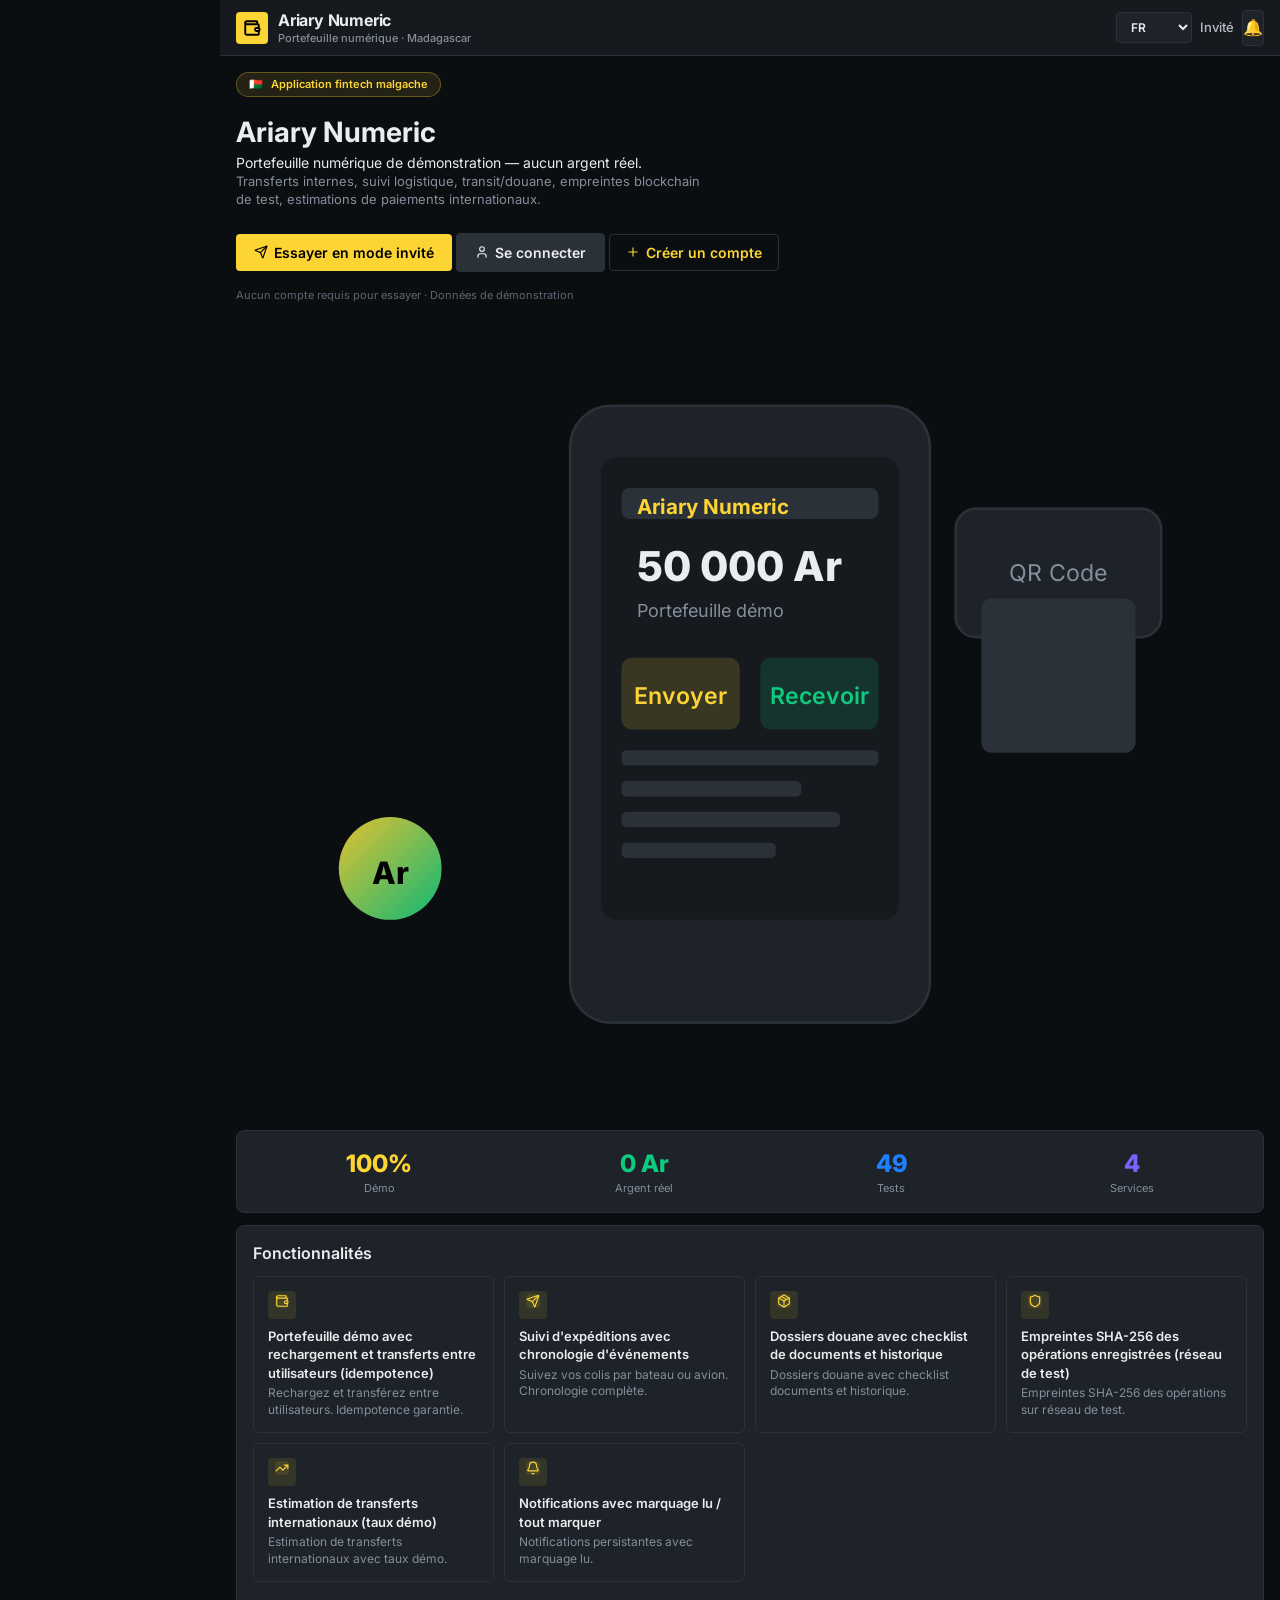
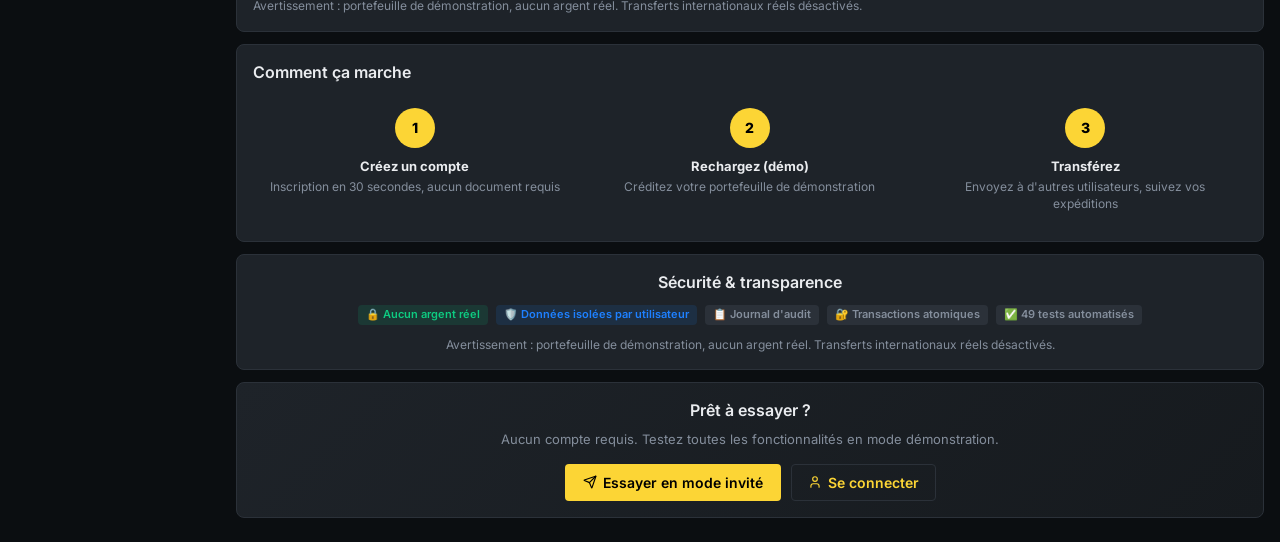
==== backend/templates/index.html @ 5b812859 "UX redesign complet: landing enrichie, nav 4 sections, dashboard/wallet/transit/profil centralisés" ====
<!DOCTYPE html>
<html lang="fr">
<head>
<meta charset="utf-8">
<meta name="viewport" content="width=device-width, initial-scale=1">
<link rel="icon" href="data:image/svg+xml,<svg xmlns='http://www.w3.org/2000/svg' viewBox='0 0 100 100'><text y='.9em' font-size='90'>💰</text></svg>">
<title>Ariary Numeric — Client web</title>
<style>
@import url('https://fonts.googleapis.com/css2?family=Inter:wght@400;500;600;700;800&family=JetBrains+Mono:wght@400;500;600;700&display=swap');

:root {
  --bg: #0B0E11;
  --bg-2: #161A1E;
  --bg-3: #1E2329;
  --bg-4: #2B3139;
  --card: #1E2329;
  --card-hover: #2B3139;
  --text: #EAECEF;
  --text-2: #B7BDC6;
  --muted: #848E9C;
  --muted-2: #5E6673;
  --border: #2B3139;
  --border-2: #3C424D;
  --accent: #FCD535;
  --accent-light: #FFE066;
  --accent-dark: #E6C200;
  --green: #0ECB81;
  --green-dark: #0BA360;
  --red: #F6465D;
  --red-dark: #D9304A;
  --blue: #1E80FF;
  --purple: #7B61FF;
  --orange: #F0943E;
  --shadow-sm: 0 1px 2px rgba(0,0,0,.3);
  --shadow-md: 0 2px 8px rgba(0,0,0,.4);
  --shadow-lg: 0 4px 16px rgba(0,0,0,.5);
  --r-xs: 2px;
  --r-sm: 4px;
  --r-md: 6px;
  --r-lg: 8px;
  --r-xl: 12px;
  --font: 'Inter', -apple-system, BlinkMacSystemFont, 'Segoe UI', Roboto, sans-serif;
  --mono: 'JetBrains Mono', 'SF Mono', 'Fira Code', monospace;
  --ease: cubic-bezier(.4, 0, .2, 1);
}

* { box-sizing: border-box; margin: 0; padding: 0; }
html { scroll-behavior: smooth; background: var(--bg); }
body {
  font-family: var(--font);
  background: var(--bg);
  color: var(--text);
  -webkit-font-smoothing: antialiased;
  line-height: 1.4;
  font-size: 14px;
  padding-bottom: 72px;
}

/* ---------- Header ---------- */
header {
  background: var(--bg-2);
  color: var(--text);
  padding: 0 16px;
  height: 56px;
  display: flex; align-items: center; justify-content: space-between; gap: 12px;
  position: sticky; top: 0; z-index: 100;
  border-bottom: 1px solid var(--border);
}
header .brand { display: flex; align-items: center; gap: 10px; }
header .brand .logo-mark {
  width: 32px; height: 32px; border-radius: var(--r-sm);
  background: var(--accent);
  display: flex; align-items: center; justify-content: center;
  flex-shrink: 0;
}
header .brand .logo-mark svg { width: 18px; height: 18px; stroke: #000; }
header .brand h1 { margin: 0; font-size: 16px; font-weight: 700; letter-spacing: -.2px; color: var(--text); }
header .brand .greeting { font-size: 11px; color: var(--muted); font-weight: 500; }
header .right { display: flex; align-items: center; gap: 8px; }
header .user { font-size: 13px; color: var(--text-2); font-weight: 500; }
select.lang {
  padding: 6px 10px; border-radius: var(--r-sm);
  border: 1px solid var(--border); background: var(--bg-3); color: var(--text);
  font-size: 12px; font-weight: 600; cursor: pointer; outline: none;
}
select.lang option { color: var(--text); background: var(--bg-3); }
button.icon-btn {
  background: var(--bg-3); border: 1px solid var(--border); color: var(--muted);
  width: 36px; height: 36px; border-radius: var(--r-sm); cursor: pointer;
  display: flex; align-items: center; justify-content: center; font-size: 16px;
  transition: all .15s var(--ease);
}
button.icon-btn:hover { border-color: var(--accent); color: var(--accent); }

/* ---------- Bottom Nav (4 sections) ---------- */
.bottom-nav {
  position: fixed; bottom: 0; left: 0; right: 0; z-index: 100;
  background: var(--bg-2); border-top: 1px solid var(--border);
  display: flex; justify-content: space-around; align-items: center;
  height: 64px; padding: 0 8px;
  box-shadow: 0 -2px 10px rgba(0,0,0,.3);
}
.bottom-nav button {
  flex: 1; display: flex; flex-direction: column; align-items: center; gap: 4px;
  background: none; border: none; color: var(--muted); cursor: pointer;
  padding: 8px 4px; font-size: 10px; font-weight: 600; font-family: inherit;
  transition: color .15s ease; border-radius: var(--r-sm);
  max-width: 80px;
}
.bottom-nav button.active { color: var(--accent); }
.bottom-nav button .ic { font-size: 20px; }
.bottom-nav button:hover { color: var(--text); }

/* Desktop sidebar */
@media (min-width: 769px) {
  body { padding-bottom: 0; padding-left: 220px; }
  .bottom-nav {
    position: fixed; left: 0; top: 56px; bottom: 0; right: auto;
    width: 220px; height: auto; flex-direction: column;
    justify-content: flex-start; gap: 4px; padding: 16px 8px;
    border-top: none; border-right: 1px solid var(--border);
    box-shadow: 2px 0 10px rgba(0,0,0,.2);
  }
  .bottom-nav button {
    flex: none; width: 100%; flex-direction: row; justify-content: flex-start;
    gap: 12px; padding: 12px 16px; font-size: 14px; max-width: none;
    border-radius: var(--r-md);
  }
  .bottom-nav button .ic { font-size: 18px; }
  .bottom-nav button.active { background: rgba(252,213,53,.08); }
  main { margin-left: 0; }
}

/* ---------- Main ---------- */
main { max-width: 1200px; margin: 16px auto 24px; padding: 0 16px; }
@media (max-width: 640px) { main { padding: 0 12px; margin: 12px auto 20px; } }

/* ---------- Cards ---------- */
.card {
  background: var(--card); border-radius: var(--r-lg); padding: 16px;
  border: 1px solid var(--border); margin-bottom: 12px;
  transition: border-color .15s ease;
  animation: fadeIn .2s var(--ease);
}
.card:hover { border-color: var(--border-2); }
@keyframes fadeIn { from { opacity: 0; } to { opacity: 1; } }

/* ---------- Balance card ---------- */
.balance-card {
  background: var(--bg-3); border: 1px solid var(--border);
  border-radius: var(--r-lg); padding: 20px; margin-bottom: 16px;
}
.balance-card .label { font-size: 11px; color: var(--muted); font-weight: 600; text-transform: uppercase; letter-spacing: .5px; margin-bottom: 6px; }
.balance-card .value { font-size: 32px; font-weight: 700; color: var(--text); font-family: var(--mono); letter-spacing: -0.5px; line-height: 1; margin-bottom: 4px; }
.balance-card .sub { font-size: 12px; color: var(--muted); }
.balance-card .demo-tag {
  display: inline-flex; align-items: center; gap: 4px;
  background: rgba(252,213,53,.1); color: var(--accent);
  padding: 3px 8px; border-radius: var(--r-sm);
  font-size: 10px; font-weight: 700; text-transform: uppercase; letter-spacing: .5px;
  margin-bottom: 10px;
}
.balance-card .demo-tag::before { content: '⚠ '; }

/* ---------- Quick actions ---------- */
.quick-actions { display: grid; grid-template-columns: repeat(4, 1fr); gap: 8px; margin-bottom: 16px; }
.quick-action {
  background: var(--bg-3); border: 1px solid var(--border);
  border-radius: var(--r-md); padding: 14px 8px;
  text-align: center; cursor: pointer;
  font-weight: 500; font-size: 11px; color: var(--text-2);
  transition: all .15s var(--ease);
  display: flex; flex-direction: column; align-items: center; gap: 6px;
}
.quick-action:hover { border-color: var(--accent); color: var(--text); }
.quick-action .ic { font-size: 20px; color: var(--accent); }
.quick-action span { position: relative; z-index: 1; }

/* ---------- Tiles ---------- */
.tile-grid { display: grid; grid-template-columns: repeat(auto-fit, minmax(100px, 1fr)); gap: 8px; margin-bottom: 16px; }
.tile {
  background: var(--bg-3); border: 1px solid var(--border);
  border-radius: var(--r-md); padding: 14px 8px;
  text-align: center; cursor: pointer;
  font-weight: 500; font-size: 12px; color: var(--text-2);
  transition: all .15s var(--ease);
  display: flex; flex-direction: column; align-items: center; gap: 6px;
}
.tile:hover { border-color: var(--accent); color: var(--text); background: var(--bg-4); }
.tile .ic { font-size: 18px; color: var(--muted); transition: color .15s ease; }
.tile:hover .ic { color: var(--accent); }

/* ---------- Feat grid ---------- */
.feat-grid { display: grid; grid-template-columns: repeat(auto-fit, minmax(220px, 1fr)); gap: 10px; margin-bottom: 16px; }
.feat {
  background: var(--bg-3); border: 1px solid var(--border);
  border-radius: var(--r-md); padding: 14px;
  transition: border-color .15s ease;
}
.feat:hover { border-color: var(--border-2); }
.feat .ic { width: 28px; height: 28px; border-radius: var(--r-sm); background: rgba(252,213,53,.1); color: var(--accent); display: flex; align-items: center; justify-content: center; font-size: 14px; margin-bottom: 8px; }
.feat .ic svg { width: 14px; height: 14px; stroke: var(--accent); }
.feat h4 { margin: 0 0 3px; font-size: 13px; font-weight: 600; color: var(--text); }
.feat p { margin: 0; font-size: 12px; color: var(--muted); line-height: 1.4; }

/* ---------- Forms ---------- */
label { display: block; font-size: 11px; font-weight: 600; margin: 12px 0 4px; color: var(--muted); text-transform: uppercase; letter-spacing: .4px; }
input, select, textarea {
  width: 100%; padding: 10px 12px; border: 1px solid var(--border); border-radius: var(--r-sm);
  font-size: 14px; font-family: inherit; background: var(--bg-2); color: var(--text);
  transition: border-color .15s ease;
}
input::placeholder { color: var(--muted-2); }
input:focus, select:focus, textarea:focus { outline: none; border-color: var(--accent); background: var(--bg-3); }
input:hover:not(:focus) { border-color: var(--border-2); }

/* ---------- Buttons ---------- */
button.primary {
  background: var(--accent); color: #000; border: none;
  padding: 10px 18px; border-radius: var(--r-sm); cursor: pointer;
  font-size: 14px; font-weight: 600; font-family: inherit;
  transition: background .15s ease, opacity .15s ease;
  display: inline-flex; align-items: center; gap: 6px;
}
button.primary:hover { background: var(--accent-light); }
button.primary:active { opacity: .85; }
button.primary.secondary { background: var(--bg-4); color: var(--text); border: 1px solid var(--border); }
button.primary.secondary:hover { background: var(--border-2); }
button.primary.danger { background: var(--red); color: #fff; }
button.primary.danger:hover { background: var(--red-dark); }

button.ghost {
  background: transparent; color: var(--accent); border: 1px solid var(--border);
  padding: 9px 16px; border-radius: var(--r-sm); cursor: pointer;
  font-size: 14px; font-weight: 600; font-family: inherit;
  transition: all .15s var(--ease);
  display: inline-flex; align-items: center; gap: 6px;
}
button.ghost:hover { border-color: var(--accent); background: rgba(252,213,53,.05); }

button.danger {
  background: var(--red); color: #fff; border: none;
  padding: 8px 16px; border-radius: var(--r-sm); cursor: pointer;
  font-weight: 600; font-family: inherit; transition: filter .15s ease;
}
button.danger:hover { filter: brightness(.9); }

button.link { background: none; border: none; color: var(--accent); cursor: pointer; font-weight: 600; padding: 4px 0; font-family: inherit; font-size: 13px; }
button.link:hover { text-decoration: underline; }

/* ---------- Tables ---------- */
table { width: 100%; border-collapse: collapse; font-size: 13px; }
th, td { padding: 10px 12px; text-align: left; border-bottom: 1px solid var(--border); }
th { background: var(--bg-2); color: var(--muted); font-weight: 600; font-size: 11px; text-transform: uppercase; letter-spacing: .4px; }
tbody tr { transition: background .1s ease; }
tbody tr:hover { background: var(--bg-3); }
tbody tr:last-child td { border-bottom: none; }
td { color: var(--text); font-family: var(--mono); font-size: 13px; }
td.text { font-family: var(--font); }

/* ---------- Messages ---------- */
.msg { padding: 10px 14px; border-radius: var(--r-sm); margin: 10px 0; font-size: 13px; font-weight: 500; display: flex; align-items: center; gap: 8px; }
.msg.ok { background: rgba(14,203,129,.1); color: var(--green); border-left: 3px solid var(--green); }
.msg.err { background: rgba(246,70,93,.1); color: var(--red); border-left: 3px solid var(--red); }

/* ---------- Auth box ---------- */
.login-box { max-width: 400px; margin: 40px auto; }
.login-box h2 { font-size: 22px; font-weight: 700; color: var(--text); margin: 0 0 4px; }
.login-box .subtitle { color: var(--muted); font-size: 13px; margin-bottom: 20px; }

/* ---------- Badges ---------- */
.badge { display: inline-flex; align-items: center; padding: 2px 8px; border-radius: var(--r-sm); font-size: 11px; font-weight: 600; background: var(--bg-4); color: var(--muted); }
.badge.unread { background: rgba(252,213,53,.12); color: var(--accent); }
.badge.success { background: rgba(14,203,129,.12); color: var(--green); }
.badge.danger { background: rgba(246,70,93,.12); color: var(--red); }
.badge.info { background: rgba(30,128,255,.12); color: var(--blue); }

/* ---------- Layout ---------- */
.row { display: flex; gap: 12px; flex-wrap: wrap; }
.col { flex: 1; min-width: 240px; }
.title { font-size: 16px; font-weight: 600; color: var(--text); margin: 0 0 12px; }
.muted { color: var(--muted); font-size: 13px; }
.divider { height: 1px; background: var(--border); margin: 16px 0; }
.hidden { display: none !important; }

/* ---------- Empty state ---------- */
.empty { text-align: center; padding: 40px 20px; }
.empty .illustration { width: 80px; height: 80px; margin: 0 auto 12px; opacity: .3; }
.empty h4 { margin: 0 0 6px; color: var(--text); font-weight: 600; font-size: 15px; }
.empty p { margin: 0 0 16px; color: var(--muted); font-size: 13px; max-width: 360px; margin-left: auto; margin-right: auto; }

/* ---------- Demo warning banner ---------- */
.demo-banner {
  background: rgba(252,213,53,.08); border: 1px solid rgba(252,213,53,.25);
  border-radius: var(--r-sm); padding: 10px 14px; margin-bottom: 16px;
  font-size: 12px; color: var(--accent); line-height: 1.5;
  display: flex; align-items: flex-start; gap: 8px;
}
.demo-banner .ic { font-size: 14px; flex-shrink: 0; }
.demo-banner strong { color: var(--accent-light); }

/* ---------- Toast ---------- */
#toast { position: fixed; bottom: 20px; right: 20px; z-index: 200; display: flex; flex-direction: column; gap: 8px; }
.toast { background: var(--bg-3); color: var(--text); padding: 12px 16px; border-radius: var(--r-md); box-shadow: var(--shadow-lg); font-size: 13px; font-weight: 500; animation: slideIn .2s var(--ease); max-width: 320px; border: 1px solid var(--border); }
.toast.ok { background: rgba(14,203,129,.15); color: var(--green); border-color: rgba(14,203,129,.3); }
.toast.err { background: rgba(246,70,93,.15); color: var(--red); border-color: rgba(246,70,93,.3); }
@keyframes slideIn { from { opacity: 0; transform: translateX(20px); } to { opacity: 1; transform: none; } }

/* ---------- Icon ---------- */
.ic { display: inline-block; width: 1em; height: 1em; vertical-align: -0.125em; stroke: currentColor; fill: none; stroke-width: 2; stroke-linecap: round; stroke-linejoin: round; }

/* ---------- Responsive ---------- */
@media (max-width: 768px) {
  header { padding: 0 12px; height: 52px; }
  header .brand h1 { font-size: 15px; }
  header .brand .tag { display: none; }
  nav { padding: 0 8px; top: 52px; }
  nav button { padding: 10px 12px; font-size: 12px; }
  main { padding: 0 12px; margin: 12px auto 20px; }
  .card { padding: 16px; border-radius: var(--r-md); }
  .balance-card { padding: 18px 16px; }
  .balance-card .value { font-size: 26px; }
  .quick-actions { grid-template-columns: repeat(4, 1fr); gap: 6px; }
  .quick-action { padding: 12px 6px; font-size: 11px; }
  .feat-grid { grid-template-columns: 1fr; }
}
@media (max-width: 480px) {
  .quick-actions { grid-template-columns: repeat(2, 1fr); }
}

/* ---------- Scrollbar ---------- */
::-webkit-scrollbar { width: 6px; height: 6px; }
::-webkit-scrollbar-track { background: var(--bg); }
::-webkit-scrollbar-thumb { background: var(--bg-4); border-radius: 3px; }
::-webkit-scrollbar-thumb:hover { background: var(--muted-2); }

/* ---------- Focus ---------- */
:focus-visible { outline: 2px solid var(--accent); outline-offset: 2px; }

/* ---------- Selection ---------- */
::selection { background: rgba(252,213,53,.2); color: var(--accent-light); }

/* ---------- Utility ---------- */
.text-green { color: var(--green); }
.text-red { color: var(--red); }
.text-accent { color: var(--accent); }
.text-muted { color: var(--muted); }
.font-mono { font-family: var(--mono); }
.text-right { text-align: right; }
.flex { display: flex; }
.flex-center { display: flex; align-items: center; justify-content: center; }
.gap-8 { gap: 8px; }
.mb-16 { margin-bottom: 16px; }
.mt-16 { margin-top: 16px; }
</style>
</head>
<body>
<header>
  <div class="brand">
    <div class="logo-mark">
      <svg viewBox="0 0 24 24" fill="none" stroke="currentColor" stroke-width="2.5" stroke-linecap="round" stroke-linejoin="round"><path d="M19 7V4a1 1 0 0 0-1-1H5a2 2 0 0 0 0 4h15a1 1 0 0 1 1 1v4h-3a2 2 0 0 0 0 4h3a1 1 0 0 0 1-1v-2a1 1 0 0 0-1-1"/><path d="M3 5v14a2 2 0 0 0 2 2h15a1 1 0 0 0 1-1v-4"/></svg>
    </div>
    <div>
      <h1>Ariary Numeric</h1>
      <div class="greeting">Portefeuille numérique · Madagascar</div>
    </div>
  </div>
  <div class="right">
    <select class="lang" id="langSel" title="Language">
      <option value="fr">FR</option>
      <option value="mg">MG</option>
      <option value="en">EN</option>
    </select>
    <div class="user" id="userLabel">…</div>
    <button class="icon-btn" id="notifBtn" onclick="view('notifications')" title="Notifications">🔔</button>
  </div>
</header>

<nav class="bottom-nav" id="nav"></nav>

<main id="main"></main>

<div id="toast"></div>

<script src="/static/js/qrcode.min.js"></script>
<script>
const API = window.location.origin + '/api/v1';

// --- inline icons (Lucide, MIT) ---
const ICONS = {
  'arrow-right': "<svg xmlns='http://www.w3.org/2000/svg' width='18' height='18' viewBox='0 0 24 24' fill='none' stroke='currentColor' stroke-width='2' stroke-linecap='round' stroke-linejoin='round'><path d='M5 12h14'/><path d='m12 5 7 7-7 7'/></svg>",
  'bell': "<svg xmlns='http://www.w3.org/2000/svg' width='18' height='18' viewBox='0 0 24 24' fill='none' stroke='currentColor' stroke-width='2' stroke-linecap='round' stroke-linejoin='round'><path d='M10.268 21a2 2 0 0 0 3.464 0'/><path d='M3.262 15.326A1 1 0 0 0 4 17h16a1 1 0 0 0 .74-1.673C19.41 13.956 18 12.499 18 8A6 6 0 0 0 6 8c0 4.499-1.411 5.956-2.738 7.326'/></svg>",
  'credit-card': "<svg xmlns='http://www.w3.org/2000/svg' width='18' height='18' viewBox='0 0 24 24' fill='none' stroke='currentColor' stroke-width='2' stroke-linecap='round' stroke-linejoin='round'><rect width='20' height='14' x='2' y='5' rx='2'/><line x1='2' x2='22' y1='10' y2='10'/><path d='M6 14h2'/></svg>",
  'file-text': "<svg xmlns='http://www.w3.org/2000/svg' width='18' height='18' viewBox='0 0 24 24' fill='none' stroke='currentColor' stroke-width='2' stroke-linecap='round' stroke-linejoin='round'><path d='M6 22a2 2 0 0 1-2-2V4a2 2 0 0 1 2-2h8a2.4 2.4 0 0 1 1.704.706l3.588 3.588A2.4 2.4 0 0 1 20 8v12a2 2 0 0 1-2 2z'/><path d='M14 2v5a1 1 0 0 0 1 1h5'/><path d='M10 9H8'/><path d='M16 13H8'/><path d='M16 17H8'/></svg>",
  'home': "<svg xmlns='http://www.w3.org/2000/svg' width='18' height='18' viewBox='0 0 24 24' fill='none' stroke='currentColor' stroke-width='2' stroke-linecap='round' stroke-linejoin='round'><path d='m3 9 9-7 9 7v11a2 2 0 0 1-2 2H5a2 2 0 0 1-2-2z'/><polyline points='9 22 9 12 15 12 15 22'/></svg>",
  'package': "<svg xmlns='http://www.w3.org/2000/svg' width='18' height='18' viewBox='0 0 24 24' fill='none' stroke='currentColor' stroke-width='2' stroke-linecap='round' stroke-linejoin='round'><path d='M11 21.73a2 2 0 0 0 2 0l7-4A2 2 0 0 0 21 16V8a2 2 0 0 0-1-1.73l-7-4a2 2 0 0 0-2 0l-7 4A2 2 0 0 0 3 8v8a2 2 0 0 0 1 1.73z'/><path d='M12 22V12'/><polyline points='3.29 7 12 12 20.71 7'/><path d='m7.5 4.27 9 5.15'/></svg>",
  'plus': "<svg xmlns='http://www.w3.org/2000/svg' width='18' height='18' viewBox='0 0 24 24' fill='none' stroke='currentColor' stroke-width='2' stroke-linecap='round' stroke-linejoin='round'><path d='M5 12h14'/><path d='M12 5v14'/></svg>",
  'qr-code': "<svg xmlns='http://www.w3.org/2000/svg' width='18' height='18' viewBox='0 0 24 24' fill='none' stroke='currentColor' stroke-width='2' stroke-linecap='round' stroke-linejoin='round'><rect width='5' height='5' x='3' y='3' rx='1'/><rect width='5' height='5' x='16' y='3' rx='1'/><rect width='5' height='5' x='3' y='16' rx='1'/><path d='M21 16h-3a2 2 0 0 0-2 2v3'/><path d='M21 21v.01'/><path d='M12 7v3a2 2 0 0 1-2 2H7'/><path d='M3 12h.01'/><path d='M12 3h.01'/><path d='M12 16v.01'/><path d='M16 12h1'/><path d='M21 12v.01'/><path d='M12 21v-1'/></svg>",
  'search': "<svg xmlns='http://www.w3.org/2000/svg' width='18' height='18' viewBox='0 0 24 24' fill='none' stroke='currentColor' stroke-width='2' stroke-linecap='round' stroke-linejoin='round'><path d='m21 21-4.34-4.34'/><circle cx='11' cy='11' r='8'/></svg>",
  'send': "<svg xmlns='http://www.w3.org/2000/svg' width='18' height='18' viewBox='0 0 24 24' fill='none' stroke='currentColor' stroke-width='2' stroke-linecap='round' stroke-linejoin='round'><path d='M14.536 21.686a.5.5 0 0 0 .937-.024l6.5-19a.496.496 0 0 0-.635-.635l-19 6.5a.5.5 0 0 0-.024.937l7.93 3.18a2 2 0 0 1 1.112 1.11z'/><path d='m21.854 2.147-10.94 10.939'/></svg>",
  'shield': "<svg xmlns='http://www.w3.org/2000/svg' width='18' height='18' viewBox='0 0 24 24' fill='none' stroke='currentColor' stroke-width='2' stroke-linecap='round' stroke-linejoin='round'><path d='M20 13c0 5-3.5 7.5-7.66 8.95a1 1 0 0 0-.67-.01C7.5 20.5 4 18 4 13V6a1 1 0 0 1 1-1c2 0 4.5-1.2 6.24-2.72a1.17 1.17 0 0 1 1.52 0C14.51 3.81 17 5 19 5a1 1 0 0 1 1 1z'/></svg>",
  'trending-up': "<svg xmlns='http://www.w3.org/2000/svg' width='18' height='18' viewBox='0 0 24 24' fill='none' stroke='currentColor' stroke-width='2' stroke-linecap='round' stroke-linejoin='round'><path d='M16 7h6v6'/><path d='m22 7-8.5 8.5-5-5L2 17'/></svg>",
  'user': "<svg xmlns='http://www.w3.org/2000/svg' width='18' height='18' viewBox='0 0 24 24' fill='none' stroke='currentColor' stroke-width='2' stroke-linecap='round' stroke-linejoin='round'><path d='M19 21v-2a4 4 0 0 0-4-4H9a4 4 0 0 0-4 4v2'/><circle cx='12' cy='7' r='4'/></svg>",
  'wallet': "<svg xmlns='http://www.w3.org/2000/svg' width='18' height='18' viewBox='0 0 24 24' fill='none' stroke='currentColor' stroke-width='2' stroke-linecap='round' stroke-linejoin='round'><path d='M19 7V4a1 1 0 0 0-1-1H5a2 2 0 0 0 0 4h15a1 1 0 0 1 1 1v4h-3a2 2 0 0 0 0 4h3a1 1 0 0 0 1-1v-2a1 1 0 0 0-1-1'/><path d='M3 5v14a2 2 0 0 0 2 2h15a1 1 0 0 0 1-1v-4'/></svg>",
  'globe': "<svg xmlns='http://www.w3.org/2000/svg' width='18' height='18' viewBox='0 0 24 24' fill='none' stroke='currentColor' stroke-width='2' stroke-linecap='round' stroke-linejoin='round'><circle cx='12' cy='12' r='10'/><path d='M12 2a14.5 14.5 0 0 0 0 20 14.5 14.5 0 0 0 0-20'/><path d='M2 12h20'/></svg>",
  'arrow-right': "<svg xmlns='http://www.w3.org/2000/svg' width='18' height='18' viewBox='0 0 24 24' fill='none' stroke='currentColor' stroke-width='2' stroke-linecap='round' stroke-linejoin='round'><path d='M5 12h14'/><path d='m12 5 7 7-7 7'/></svg>"
};
function icon(name, cls='') { const s = ICONS[name]; if (!s) return ''; return s.replace('<svg', '<svg class="ic '+cls+'"'); }

let token = localStorage.getItem('token');
let lang = localStorage.getItem('lang') || null;
let user = JSON.parse(localStorage.getItem('user') || 'null');
let currentView = null;

// ============ i18n ============
const I18N = {
  fr: {
    guest_try: 'Essayer en mode invité',
    login: 'Connexion', login_btn: 'Se connecter', login_email: 'E-mail', login_pass: 'Mot de passe',
    login_no_account: 'Pas de compte ?', login_register_link: 'Créer un compte', login_guest: 'Essayer en mode invité (démo)',
    reg: 'Créer un compte', reg_btn: "S'inscrire", reg_already: 'Déjà un compte ? Se connecter',
    reg_first: 'Prénom', reg_last: 'Nom', reg_phone: 'Téléphone', reg_pass2: 'Confirmer',
    reg_mismatch: 'Les mots de passe ne correspondent pas.',
    nav_home: 'Accueil', nav_wallet: 'Portefeuille', nav_transit: 'Transit', nav_profile: 'Profil',
    landing_title: 'Ariary Numeric', landing_sub: 'Portefeuille numérique de démonstration — aucun argent réel.',
    landing_desc: 'Transferts internes, suivi logistique, transit/douane, empreintes blockchain de test, estimations de paiements internationaux.',
    landing_cta_login: 'Se connecter', landing_cta_register: 'Créer un compte', landing_cta_guest: 'Essayer en mode invité',
    feats_title: 'Fonctionnalités',
    feats: ['Portefeuille démo avec rechargement et transferts entre utilisateurs (idempotence)','Suivi d\'expéditions avec chronologie d\'événements','Dossiers douane avec checklist de documents et historique','Empreintes SHA-256 des opérations enregistrées (réseau de test)','Estimation de transferts internationaux (taux démo)','Notifications avec marquage lu / tout marquer'],
    landing_warning: 'Avertissement : portefeuille de démonstration, aucun argent réel. Transferts internationaux réels désactivés.',
    dash_title: 'Portefeuille de démonstration', dash_no_real: 'Aucun argent réel.',
    dash_notifs: 'Notifications', dash_unread: 'non lues', dash_read: 'tout lu', dash_recent: 'Dernières opérations',
    table_ref: 'Référence', table_amount: 'Montant', table_type: 'Type', table_status: 'Statut', table_date: 'Date',
    none: 'Aucune transaction.', wallet_title: 'Portefeuille', wallet_demo: 'Portefeuille de démonstration — aucun argent réel',
    tr_title: 'Envoyer', tr_to: 'E-mail du destinataire', tr_amount: 'Montant (MGA)', tr_desc: 'Description (optionnel)',
    tr_btn: 'Confirmer le transfert', tr_ok: 'Transfert effectué.',
    tu_title: 'Recharger (démo)', tu_label: 'Montant (MGA, max 1 000 000)', tu_btn: 'Recharger', tu_ok: 'Rechargement démo effectué.',
    tu_note: 'Portefeuille de démonstration — aucun argent réel.',
    hist_title: 'Historique', tx_title: 'Détail transaction',
    ship_title: 'Expéditions', ship_new: 'Nouvelle expédition', ship_none: 'Aucune expédition.',
    ship_name: 'Nom de la marchandise', ship_origin: 'Origine', ship_dest: 'Destination', ship_mode: 'Mode',
    ship_carrier: 'Transporteur', ship_track: 'N° de suivi', ship_create: 'Créer', ship_ok: 'Expédition créée.',
    ship_detail: 'Détail expédition', ship_route: 'Trajet', ship_status_lbl: 'Statut', ship_mode_lbl: 'Mode',
    ship_carrier_lbl: 'Transporteur', ship_track_lbl: 'Suivi', ship_timeline: 'Chronologie',
    docs: 'Documents', docs_title: 'Documents', docs_upload: 'Téléverser un document', docs_need: 'Fichier requis.', docs_ok: 'Document ajouté.',
    new_status: 'Nouveau statut', location: 'Lieu', add_event: 'Ajouter événement', ev_ok: 'Événement ajouté.',
    cust_title: 'Transit & douane', cust_new: 'Nouveau dossier', cust_none: 'Aucun dossier.',
    cust_desc: 'Description de la marchandise', cust_origin: "Pays d'origine", cust_dest: 'Pays de destination',
    cust_create: 'Créer', cust_ok: 'Dossier créé.', cust_detail: 'Dossier douane',
    cust_req: 'Documents requis', cust_hist: 'Historique', cust_update: 'Mettre à jour', cust_ok_upd: 'Mis à jour.',
    cust_docs_uploaded: 'Documents téléversés',
    bc_title: 'Blockchain (test)', bc_network: 'Réseau', bc_rpc: 'RPC configuré', bc_status: 'Statut',
    bc_note: 'Empreintes des opérations enregistrées (réseau de test).',
    bc_reg_title: 'Enregistrer une empreinte', bc_type: 'Type (ex: document)', bc_data: 'Données à empreinter',
    bc_save: 'Enregistrer', bc_verify: 'Vérifier', bc_records: 'Enregistrements', bc_none: 'Aucun enregistrement.',
    pay_title: 'Paiements (démo)', pay_rates: 'Taux de change', pay_no_rates: 'Aucun taux.',
    pay_est_title: 'Estimation de transfert international', pay_est_origin: "Pays d'origine",
    pay_est_dest: 'Pays de destination', pay_est_oc: 'Devise origine', pay_est_dc: 'Devise destination',
    pay_est_amount: 'Montant', pay_est_btn: 'Estimer', pay_est_fee: 'Frais estimés',
    pay_est_receive: 'Montant estimé reçu', pay_my: 'Mes estimations', pay_none: 'Aucune estimation.',
    pay_ref: 'Réf', pay_rate: 'Taux',
    notif_title: 'Notifications', notif_readall: 'Tout marquer comme lu', notif_read: 'Marquer comme lu',
    notif_none: 'Aucune notification.', notif_read_lbl: 'lu', notif_unread_lbl: 'non lu',
    prof_title: 'Profil', prof_save: 'Enregistrer', prof_logout: 'Se déconnecter', prof_saved: 'Profil mis à jour.',
    prof_created: 'créé le', prof_lang: 'Langue', prof_info: 'Informations personnelles',
    prof_security: 'Sécurité', prof_settings: 'Paramètres', prof_support: 'Assistance',
    qr_title: 'QR Code de réception', qr_code: 'Votre code', qr_scan: 'Scanner / saisir un code',
    qr_payload: 'Payload scanné', qr_amount: 'Montant (MGA)', qr_pay: 'Payer', qr_ok: 'Paiement effectué.',
    qr_need_to: 'Destinataire requis.', q_amount_invalid: 'Montant invalide.', to_required: 'Destinataire requis.',
    err_unreachable: 'Serveur inaccessible.',
    kind: { transfer: 'Transfert', topup: 'Rechargement', other: 'Opération' },
    modes: { maritime: 'Maritime', aerien: 'Aérien', terrestre: 'Terrestre' },
    ship_statuses: { preparation: 'Préparation', attente_depart: 'En attente de départ', transit: 'En transit', arrive_port: 'Arrivé', dedouanement: 'Dédouanement', libere: 'Libéré', livraison: 'En livraison', livre: 'Livré', retarde: 'Retardé', annule: 'Annulé' },
    cust_statuses: { cree: 'Dossier créé', documents_a_fournir: 'Documents à fournir', verification: 'Documents en vérification', formalites: 'En attente de formalités', formalites_terminees: 'Formalités terminées', clos: 'Dossier clôturé' },
    guest_ok: 'Compte invité créé (50 000 Ar de démonstration).',
  },
  mg: {
    guest_try: 'Andao amin\'ny kaonty mpitsidika', guest_ok: 'Voasokatra ny kaonty mpitsidika (50 000 Ar — demo).',
    login: 'Fidirana', login_btn: 'Hiditra', login_email: 'Mailaka', login_pass: 'Tenimiafina',
    login_no_account: 'Mbola tsy manana kaonty?', login_register_link: 'Hisokatra kaonty', login_guest: 'Andao ho mpitsidika (demo)',
    reg: 'Misoratra farahatro', reg_btn: 'Manao fisoratana anarana', reg_already: 'Efa manana kaonty? Hiditra',
    reg_first: 'Fanampin\'anarana', reg_last: 'Anarana', reg_phone: 'Finday', reg_pass2: 'Safoverina', reg_mismatch: 'Tsy mitovy ny tenimiafina roa.',
    nav_home: 'Fandraisana', nav_wallet: 'Kitapo', nav_transit: 'Fandefasana', nav_profile: 'Mpampiasa',
    landing_title: 'Ariary Numeric', landing_sub: 'Kitapo elektronika santionany — tsy misy vola tena izy.',
    landing_desc: 'Famindrana anaty, fandahazana entana, fanadina, tenant Blockchain demo, fanaraha-toetry ny fandoavam-bola iraisam-pirenena.',
    landing_cta_login: 'Hiditra', landing_cta_register: 'Hisokatra kaonty', landing_cta_guest: 'Andao ho mpitsidika',
    feats_title: 'Ny fahaiza-manao',
    feats: ['Kitapo demo: famenoana sy famindrana eo amin\'ny mpampiasa','Fandrahahana ny fandefasana entana, araka ny tantara sy ny efa-by','Fanadina entana: lisitra amin\'ireo taratasy sy tantara',"Tenant SHA-256 an'ny fihandesana voatahiry (réseau demo)",'Fanaraha-toetry ny fandoavam-bola iraisam-pirenena (tavy demo)','Fampahafantarana: marika fa voavaky ny tao-lahatra'],
    landing_warning: 'Fanamarihana: kitapo demo, tsy misy vola tena izy. Ny famindrana iraisam-pirenena tena azy dia tsy mandeha.',
    dash_title: 'Kitapo demo', dash_no_real: 'tsy misy vola tena azy',
    dash_notifs: 'Fampahafantarana', dash_unread: 'tsy voavaky', dash_read: 'voavaky rehetra', dash_recent: 'Fihandesana farany',
    table_ref: 'Rélique', table_amount: 'Vola', table_type: 'Karana', table_status: 'Toe-bolana', table_date: 'Andronyz',
    none: 'Tsy misy fihandesana.', wallet_title: 'Kitapo', wallet_demo: 'Kitapo demo — tsy misy vola tena azy',
    tr_title: 'Handefa vola', tr_to: 'Mailakas destinefana', tr_amount: 'Vola (MGA)', tr_desc: 'Famaritana (tsy voatery)',
    tr_btn: 'Haneho ilay famindrana', tr_ok: 'Voasendina soa aman-tsara.',
    tu_title: 'Famenoana (démo)', tu_label: 'Vola (MGA, max 1 000 000)', tu_btn: 'Fenoina', tu_ok: 'Voafena soa aman-tsara.',
    tu_note: 'Kitapo demo — tsy misy vola tena azy.',
    hist_title: 'Tantara', tx_title: 'Bangiaha fatorana',
    ship_title: 'Fandefasana entana', ship_new: 'Andefaso vaovao', ship_none: 'Tsia', ship_name: 'Anarana entana',
    ship_origin: 'Avy aho', ship_dest: 'Ho aho', ship_mode: 'Fomba', ship_carrier: 'Mpitatitra', ship_track: 'N° fanrahana',
    ship_create: 'Tsofa', ship_ok: 'Voata-geza ny fandefasana.', ship_detail: 'Foin-daholaza', ship_route: 'Lalan-kalefahana',
    ship_status_lbl: 'Toe-bolana', ship_mode_lbl: 'Fomba', ship_carrier_lbl: 'Mpitatitra', ship_track_lbl: 'Fanrahana',
    ship_timeline: 'Fizarany', docs: 'Taratasin-dehibe', docs_title: 'Taratasin-dehibe', docs_upload: 'Andefaso taratasy',
    docs_need: 'Mila taratasy.', docs_ok: 'Tafadroaka ny taratasy.', new_status: 'Toe-bolana vaovao', location: 'Toebina',
    add_event: 'Ovay ny fizarana', ev_ok: 'Voatahiry ny fizarana.',
    cust_title: 'Fanadina entana', cust_new: 'Dossier vaovao', cust_none: 'Tsia', cust_desc: 'Famaritana ilay entana',
    cust_origin: 'Firenena niaviany', cust_dest: 'Firenena hanalefahana', cust_create: 'Sokatra', cust_ok: 'Voasokatra ny ampahany',
    cust_detail: 'Dossier fanadina', cust_req: 'Taratasy takina', cust_hist: 'Tantara', cust_update: 'Ovao aho',
    cust_ok_upd: 'Voavaha soa aman-tsara.', cust_docs_uploaded: 'Taratasy nalefa rahateo',
    bc_title: 'Blockchain (demo)', bc_network: 'Résole', bc_rpc: 'Napetraka ny RPC', bc_status: 'Toe-bolana',
    bc_note: 'Taadraka teny akando.', bc_reg_title: 'Mandrafitra tenant', bc_type: 'Karana (oh: taratasy)',
    bc_data: 'Fendratra', bc_save: 'Tehirizo', bc_verify: 'Hanamarina', bc_records: 'Firaketana', bc_none: 'Tsy misy firaketana.',
    pay_title: 'Fandoavam-bola (demo)', pay_rates: 'Tavin-boaliva', pay_no_rates: 'Tsy misy tavin-boaliva.',
    pay_est_title: 'Fanaraha-toetry ny famindrana iraisam-pirenena', pay_est_origin: 'Firenena niaviany',
    pay_est_dest: 'Firenena hotatahazana', pay_est_oc: 'Vola niaviany', pay_est_dc: 'Vola hotatahazana',
    pay_est_amount: 'Vola', pay_est_btn: 'Manao fanaraha-toetry ny vola', pay_est_fee: 'Sarany',
    pay_est_receive: 'Voahitsakiana am kaonty', pay_my: 'Fanaraha-toetry ny aho', pay_none: 'Tsy misy fanaraha-toetra.',
    pay_ref: 'Rélique', pay_rate: 'Tavy',
    notif_title: 'Fampahafantarana', notif_readall: 'Ovay fa voavaky ny daholo', notif_read: 'Fanekena mitetrery',
    notif_none: 'Tsy misy fampahafantarana.', notif_read_lbl: 'voavaky', notif_unread_lbl: 'tsy voavaky',
    prof_title: 'Mpampiasa', prof_save: 'Tehirizo', prof_logout: 'Hivoaka', prof_saved: 'Voavoa ny mpampiasa.',
    prof_created: 'Noferina', prof_lang: 'Fiteny', prof_info: 'Mombamomba', prof_security: 'Filaminana',
    prof_settings: 'Parametatra', prof_support: 'Fanampiana',
    qr_title: 'Kôdi QR hanatram-bitra', qr_code: 'Ny kodinao', qr_scan: 'Manany / hamokatra kôdi',
    qr_payload: 'Kôdi voavaky', qr_amount: 'Vola (MGA)', qr_pay: 'Handoa', qr_ok: 'Vita soa aman-tsara ny fandoavana.',
    qr_need_to: 'Mila destinefana.', q_amount_invalid: 'Tsy mety ilay vola.', to_required: 'Mila destinefana.',
    err_unreachable: 'Tsy hamanatehozantra.',
    kind: { transfer: 'Famindrana', topup: 'Famenoana', other: 'Fihandesana' },
    modes: { maritime: 'An-drano', aerien: 'Mandehidina', terrestre: 'An-tanalana' },
    ship_statuses: { preparation: 'Fiomanana', attente_depart: 'Miandry ny fiaviany', transit: 'Teny halevina', arrive_port: 'Tonga teto', dedouanement: 'Fanadina', libere: 'Nalalaka', livraison: 'Enya ho taolady', livre: 'Nify taolady', retarde: 'Voata-hena', annule: 'Voata-geza' },
    cust_statuses: { cree: 'Voasokatra', documents_a_fournir: 'Tsy voalahatrany taratasy', verification: 'Tari-dahavolo', formalites: 'Miandry famonoana', formalites_terminees: 'Voalahatrany ny farany', clos: 'Nofenoina ny ampahany' },
    guest_ok: 'Voasokatra ny kaonty mpitsidika (50 000 Ar — demo).',
  },
  en: {
    guest_try: 'Try as a guest', guest_ok: 'Guest account created (50 000 Ar demo balance).',
    login: 'Sign in', login_btn: 'Sign in', login_email: 'E-mail', login_pass: 'Password',
    login_no_account: 'No account yet?', login_register_link: 'Create an account', login_guest: 'Try as guest (demo)',
    reg: 'Create an account', reg_btn: 'Sign up', reg_already: 'Already an account? Sign in',
    reg_first: 'First name', reg_last: 'Last name', reg_phone: 'Phone', reg_pass2: 'Confirm', reg_mismatch: 'Passwords do not match.',
    nav_home: 'Home', nav_wallet: 'Wallet', nav_transit: 'Transit', nav_profile: 'Profile',
    landing_title: 'Ariary Numeric', landing_sub: 'Demo digital wallet — no real money.',
    landing_desc: 'Internal transfers, shipment tracking, transit/customs, test blockchain fingerprints, international payment estimates.',
    landing_cta_login: 'Sign in', landing_cta_register: 'Create an account', landing_cta_guest: 'Try as a guest',
    feats_title: 'Features',
    feats: ['Demo wallet with top-up and user-to-user transfers (idempotent)','Shipment tracking with event timeline','Customs cases with document checklist and history','SHA-256 fingerprints of operations stored (test network)','International transfer estimates (demo rates)','Notifications with read / mark-all-read'],
    landing_warning: 'Warning: demonstration wallet, no real money. Real international transfers disabled.',
    dash_title: 'Demo wallet', dash_no_real: 'No real money.',
    dash_notifs: 'Notifications', dash_unread: 'unread', dash_read: 'all read', dash_recent: 'Latest operations',
    table_ref: 'Reference', table_amount: 'Amount', table_type: 'Type', table_status: 'Status', table_date: 'Date',
    none: 'No transactions.', wallet_title: 'Wallet', wallet_demo: 'Demo wallet — no real money',
    tr_title: 'Send', tr_to: 'Recipient e-mail', tr_amount: 'Amount (MGA)', tr_desc: 'Description (optional)',
    tr_btn: 'Confirm transfer', tr_ok: 'Transfer completed.',
    tu_title: 'Top up (demo)', tu_label: 'Amount (MGA, max 1 000 000)', tu_btn: 'Top up', tu_ok: 'Demo top-up done.',
    tu_note: 'Demo wallet — no real money.',
    hist_title: 'History', tx_title: 'Transaction detail',
    ship_title: 'Shipments', ship_new: 'New shipment', ship_none: 'No shipments.', ship_name: 'Goods name',
    ship_origin: 'Origin', ship_dest: 'Destination', ship_mode: 'Mode', ship_carrier: 'Carrier', ship_track: 'Tracking number',
    ship_create: 'Create', ship_ok: 'Shipment created.', ship_detail: 'Shipment detail', ship_route: 'Route',
    ship_status_lbl: 'Status', ship_mode_lbl: 'Mode', ship_carrier_lbl: 'Carrier', ship_track_lbl: 'Tracking',
    ship_timeline: 'Timeline', docs: 'Documents', docs_title: 'Documents', docs_upload: 'Upload a document',
    docs_need: 'File required.', docs_ok: 'Document added.', new_status: 'New status', location: 'Location',
    add_event: 'Add event', ev_ok: 'Event added.',
    cust_title: 'Transit & customs', cust_new: 'New case', cust_none: 'No case.', cust_desc: 'Goods description',
    cust_origin: 'Origin country', cust_dest: 'Destination country', cust_create: 'Create', cust_ok: 'Case created.',
    cust_detail: 'Customs case', cust_req: 'Required documents', cust_hist: 'History', cust_update: 'Update',
    cust_ok_upd: 'Updated.', cust_docs_uploaded: 'Uploaded documents',
    bc_title: 'Blockchain (test)', bc_network: 'Network', bc_rpc: 'RPC configured', bc_status: 'Status',
    bc_note: 'Operation fingerprints stored (test network).',
    bc_reg_title: 'Register a fingerprint', bc_type: 'Type (e.g. document)', bc_data: 'Data to fingerprint',
    bc_save: 'Save', bc_verify: 'Verify', bc_records: 'Records', bc_none: 'No records.',
    pay_title: 'Payments (demo)', pay_rates: 'Exchange rates', pay_no_rates: 'No rates.',
    pay_est_title: 'International transfer estimate', pay_est_origin: 'Origin country',
    pay_est_dest: 'Destination country', pay_est_oc: 'Origin currency', pay_est_dc: 'Destination currency',
    pay_est_amount: 'Amount', pay_est_btn: 'Estimate', pay_est_fee: 'Estimated fees',
    pay_est_receive: 'Estimated amount received', pay_my: 'My estimates', pay_none: 'No estimate.',
    pay_ref: 'Ref', pay_rate: 'Rate',
    notif_title: 'Notifications', notif_readall: 'Mark all as read', notif_read: 'Mark as read',
    notif_none: 'No notification.', notif_read_lbl: 'read', notif_unread_lbl: 'unread',
    prof_title: 'Profile', prof_save: 'Save', prof_logout: 'Sign out', prof_saved: 'Profile updated.',
    prof_created: 'created on', prof_lang: 'Language', prof_info: 'Personal info', prof_security: 'Security',
    prof_settings: 'Settings', prof_support: 'Support',
    qr_title: 'Reception QR code', qr_code: 'Your code', qr_scan: 'Scan / enter a code',
    qr_payload: 'Scanned payload', qr_amount: 'Amount (MGA)', qr_pay: 'Pay', qr_ok: 'Payment done.',
    qr_need_to: 'Recipient required.', q_amount_invalid: 'Invalid amount.', to_required: 'Recipient required.',
    err_unreachable: 'Server unreachable.',
    kind: { transfer: 'Transfer', topup: 'Top-up', other: 'Operation' },
    modes: { maritime: 'Sea', aerien: 'Air', terrestre: 'Land' },
    ship_statuses: { preparation: 'Preparation', attente_depart: 'Awaiting departure', transit: 'In transit', arrive_port: 'Arrived', dedouanement: 'Customs clearance', libere: 'Released', livraison: 'Out for delivery', livre: 'Delivered', retarde: 'Delayed', annule: 'Cancelled' },
    cust_statuses: { cree: 'Case created', documents_a_fournir: 'Documents to provide', verification: 'Documents under review', formalites: 'Awaiting formalities', formalites_terminees: 'Formalities completed', clos: 'Case closed' },
    guest_ok: 'Guest account created (50 000 Ar demo balance).',
  },
};

function t(key) { const L = I18N[lang] || I18N.fr; if (Object.prototype.hasOwnProperty.call(L, key)) return L[key]; if (Object.prototype.hasOwnProperty.call(I18N.fr, key)) return I18N.fr[key]; return key; }
function tmap(key, k, fallback) { const L = I18N[lang] || I18N.fr; const grp = (L && L[key]) || I18N.fr[key] || {}; return grp[k] !== undefined ? grp[k] : (fallback !== undefined ? fallback : k); }
function setLang(l, syncServer=true) {
  if (!I18N[l]) l = 'fr';
  lang = l; localStorage.setItem('lang', l);
  document.getElementById('langSel').value = l;
  document.documentElement.lang = l;
  buildNav(); if (user) setUserLabel();
  if (currentView) view(currentView); else viewLanding();
  if (user && syncServer) api('PATCH', '/accounts/me/', { preferred_language: l });
}
function matchLang() { const sel = document.getElementById('langSel'); sel.onchange = () => setLang(sel.value); }

function fmt(n) { if (n === undefined || n === null) return '—'; const x = Number(n); if (isNaN(x)) return String(n); try { return x.toLocaleString(lang === 'en' ? 'en-GB' : 'fr-FR') + ' Ar'; } catch (e) { return x + ' Ar'; } }
function headers() { const h = {'Content-Type':'application/json'}; if (token) h['Authorization'] = 'Token ' + token; return h; }
async function api(method, path, body) {
  try {
    const r = await fetch(API + path, { method, headers: headers(), body: body ? JSON.stringify(body) : undefined });
    let data = null;
    try { data = await r.json(); } catch(e) { data = await r.text(); }
    return { status: r.status, data };
  } catch (e) { return { status: 0, data: t('err_unreachable') }; }
}
function msg(text, ok=true) { const d = document.createElement('div'); d.className='msg ' + (ok ? 'ok' : 'err'); d.textContent = text; return d; }
function clearMain() { document.getElementById('main').innerHTML = ''; }
function showNav(show) { /* bottom nav always visible when logged in */ document.getElementById('nav').classList.toggle('hidden', !show); }
function setUserLabel() { document.getElementById('userLabel').textContent = user ? (user.first_name || user.email) : 'Invité'; }
function fmtErr(res) {
  if (!res || res.status === 0) return t('err_unreachable');
  const d = res.data;
  if (typeof d === 'string') return d;
  if (d && d.detail) return d.detail;
  if (d && d.message) return d.message;
  if (d && typeof d === 'object') { return Object.entries(d).map(([k,v]) => Array.isArray(v) ? k+': '+v.join(', ') : k+': '+v).join(' | '); }
  return 'HTTP ' + res.status;
}
function paginateToItems(res) { return (res && res.data && res.data.results) ? res.data.results : (Array.isArray(res && res.data) ? res.data : []); }

// ---------- Landing ----------
function viewLanding() {
  clearMain();
  showNav(false);
  const main = document.getElementById('main');
  const hero = document.createElement('div'); hero.className='hero';
  hero.innerHTML = `
    <div class="content">
      <div style="display:inline-flex;align-items:center;gap:8px;background:rgba(252,213,53,.1);border:1px solid rgba(252,213,53,.3);border-radius:999px;padding:4px 12px;margin-bottom:16px;font-size:11px;font-weight:600;color:var(--accent)">
        <span>🇲🇬</span> Application fintech malgache
      </div>
      <h1>${t('landing_title')}</h1>
      <p>${t('landing_sub')}</p>
      <p style="color:var(--muted);margin-bottom:24px;font-size:13px;max-width:480px">${t('landing_desc')}</p>
      <div class="cta">
        <button class="primary" id="goGuest">${icon('send')} ${t('landing_cta_guest')}</button>
        <button class="primary secondary" id="goLogin">${icon('user')} ${t('landing_cta_login')}</button>
        <button class="ghost" id="goReg">${icon('plus')} ${t('landing_cta_register')}</button>
      </div>
      <p style="margin-top:16px;font-size:11px;color:var(--muted-2)">Aucun compte requis pour essayer · Données de démonstration</p>
    </div>
    <svg class="illustration" viewBox="0 0 400 320" xmlns="http://www.w3.org/2000/svg" aria-hidden="true">
      <defs><linearGradient id="g1" x1="0" y1="0" x2="1" y2="1"><stop offset="0" stop-color="#FCD535"/><stop offset="1" stop-color="#0ECB81"/></linearGradient></defs>
      <rect x="130" y="40" width="140" height="240" rx="16" fill="var(--bg-3)" stroke="var(--border)" stroke-width="1"/>
      <rect x="142" y="60" width="116" height="180" rx="6" fill="var(--bg-2)"/>
      <rect x="150" y="72" width="100" height="12" rx="3" fill="var(--bg-4)"/>
      <text x="156" y="82" font-size="8" fill="var(--accent)" font-family="Inter,sans-serif" font-weight="700">Ariary Numeric</text>
      <text x="156" y="108" font-size="16" fill="var(--text)" font-family="Inter,sans-serif" font-weight="800">50 000 Ar</text>
      <text x="156" y="122" font-size="7" fill="var(--muted)" font-family="Inter,sans-serif">Portefeuille démo</text>
      <rect x="150" y="138" width="46" height="28" rx="4" fill="rgba(252,213,53,.15)"/>
      <rect x="204" y="138" width="46" height="28" rx="4" fill="rgba(14,203,129,.15)"/>
      <text x="173" y="156" text-anchor="middle" font-size="9" fill="var(--accent)" font-family="Inter,sans-serif" font-weight="600">Envoyer</text>
      <text x="227" y="156" text-anchor="middle" font-size="9" fill="var(--green)" font-family="Inter,sans-serif" font-weight="600">Recevoir</text>
      <rect x="150" y="174" width="100" height="6" rx="2" fill="var(--bg-4)"/>
      <rect x="150" y="186" width="70" height="6" rx="2" fill="var(--bg-4)"/>
      <rect x="150" y="198" width="85" height="6" rx="2" fill="var(--bg-4)"/>
      <rect x="150" y="210" width="60" height="6" rx="2" fill="var(--bg-4)"/>
      <circle cx="60" cy="220" r="20" fill="url(#g1)" opacity=".9"/>
      <text x="60" y="226" text-anchor="middle" font-size="12" fill="#000" font-family="Inter,sans-serif" font-weight="800">Ar</text>
      <rect x="280" y="80" width="80" height="50" rx="8" fill="var(--bg-3)" stroke="var(--border)" stroke-width="1"/>
      <text x="320" y="108" text-anchor="middle" font-size="9" fill="var(--muted)" font-family="Inter,sans-serif">QR Code</text>
      <rect x="290" y="115" width="60" height="60" rx="4" fill="var(--bg-4)"/>
    </svg>
  </div>`;
  main.appendChild(hero);

  const stats = document.createElement('div'); stats.className='card';
  stats.style.display='flex'; stats.style.justifyContent='space-around'; stats.style.flexWrap='wrap'; stats.style.gap='16px'; stats.style.textAlign='center';
  stats.innerHTML = `
    <div><div style="font-size:24px;font-weight:800;color:var(--accent)">100%</div><div class="muted" style="font-size:11px">Démo</div></div>
    <div><div style="font-size:24px;font-weight:800;color:var(--green)">0 Ar</div><div class="muted" style="font-size:11px">Argent réel</div></div>
    <div><div style="font-size:24px;font-weight:800;color:var(--blue)">49</div><div class="muted" style="font-size:11px">Tests</div></div>
    <div><div style="font-size:24px;font-weight:800;color:var(--purple)">4</div><div class="muted" style="font-size:11px">Services</div></div>`;
  main.appendChild(stats);

  const feats = document.createElement('div'); feats.className='card';
  feats.innerHTML = `<h3 class="title">${t('feats_title')}</h3>
    <div class="feat-grid">
      ${t('feats').map((x,i) => { const ics = ['wallet','send','package','shield','trending-up','bell']; const descs = ['Rechargez et transférez entre utilisateurs. Idempotence garantie.','Suivez vos colis par bateau ou avion. Chronologie complète.','Dossiers douane avec checklist documents et historique.','Empreintes SHA-256 des opérations sur réseau de test.','Estimation de transferts internationaux avec taux démo.','Notifications persistantes avec marquage lu.']; return `<div class="feat"><div class="ic">${icon(ics[i%ics.length])}</div><h4>${x}</h4><p>${descs[i]||''}</p></div>`; }).join('')}
    </div>
    <p class="muted" style="margin-top:12px;font-size:12px">${t('landing_warning')}</p>`;
  main.appendChild(feats);

  const how = document.createElement('div'); how.className='card';
  how.innerHTML = `<h3 class="title">Comment ça marche</h3>
    <div style="display:grid;grid-template-columns:repeat(auto-fit,minmax(200px,1fr));gap:12px">
      <div style="text-align:center;padding:12px">
        <div style="width:40px;height:40px;border-radius:50%;background:var(--accent);color:#000;display:flex;align-items:center;justify-content:center;font-weight:800;margin:0 auto 8px">1</div>
        <b style="font-size:13px">Créez un compte</b>
        <p class="muted" style="font-size:12px;margin-top:4px">Inscription en 30 secondes, aucun document requis</p>
      </div>
      <div style="text-align:center;padding:12px">
        <div style="width:40px;height:40px;border-radius:50%;background:var(--accent);color:#000;display:flex;align-items:center;justify-content:center;font-weight:800;margin:0 auto 8px">2</div>
        <b style="font-size:13px">Rechargez (démo)</b>
        <p class="muted" style="font-size:12px;margin-top:4px">Créditez votre portefeuille de démonstration</p>
      </div>
      <div style="text-align:center;padding:12px">
        <div style="width:40px;height:40px;border-radius:50%;background:var(--accent);color:#000;display:flex;align-items:center;justify-content:center;font-weight:800;margin:0 auto 8px">3</div>
        <b style="font-size:13px">Transférez</b>
        <p class="muted" style="font-size:12px;margin-top:4px">Envoyez à d'autres utilisateurs, suivez vos expéditions</p>
      </div>
    </div>`;
  main.appendChild(how);

  const trust = document.createElement('div'); trust.className='card';
  trust.style.textAlign='center';
  trust.innerHTML = `<h3 class="title">Sécurité & transparence</h3>
    <div style="display:flex;flex-wrap:wrap;gap:8px;justify-content:center;margin-top:8px">
      <span class="badge success">🔒 Aucun argent réel</span>
      <span class="badge info">🛡️ Données isolées par utilisateur</span>
      <span class="badge">📋 Journal d'audit</span>
      <span class="badge">🔐 Transactions atomiques</span>
      <span class="badge">✅ 49 tests automatisés</span>
    </div>
    <p class="muted" style="margin-top:12px;font-size:12px">${t('landing_warning')}</p>`;
  main.appendChild(trust);

  const guestCta = document.createElement('div'); guestCta.className='card';
  guestCta.style.textAlign='center';
  guestCta.style.background='linear-gradient(135deg, var(--bg-3) 0%, var(--bg-2) 100%)';
  guestCta.innerHTML = `
    <h3 class="title" style="margin-bottom:8px">Prêt à essayer ?</h3>
    <p class="muted" style="margin-bottom:16px">Aucun compte requis. Testez toutes les fonctionnalités en mode démonstration.</p>
    <div style="display:flex;gap:10px;justify-content:center;flex-wrap:wrap">
      <button class="primary" id="goGuest2">${icon('send')} ${t('landing_cta_guest')}</button>
      <button class="ghost" id="goLogin2">${icon('user')} ${t('landing_cta_login')}</button>
    </div>`;
  main.appendChild(guestCta);

  document.getElementById('goLogin').addEventListener('click', () => viewLogin());
  document.getElementById('goReg').addEventListener('click', () => viewRegister());
  document.getElementById('goGuest').addEventListener('click', () => guestLogin(hero));
  document.getElementById('goGuest2').addEventListener('click', () => guestLogin(guestCta));
  document.getElementById('goLogin2').addEventListener('click', () => viewLogin());
}

async function guestLogin(container) {
  const r = await api('POST', '/accounts/guest/', { language: lang });
  if (r.status === 201 || r.status === 200) {
    token = r.data.token; user = r.data.user;
    localStorage.setItem('token', token); localStorage.setItem('user', JSON.stringify(user));
    setUserLabel(); showNav(true); view('dashboard');
  } else if (container) {
    container.appendChild(msg(fmtErr(r), false));
  }
}

// ---------- Auth ----------
function viewLogin() {
  clearMain(); currentView = 'login';
  const box = document.createElement('div'); box.className='login-box card';
  box.innerHTML = `
    <h2 class="title">${t('login')}</h2>
    <p class="subtitle">${t('login_no_account')} <a href="#" id="go_reg" class="link">${t('login_register_link')}</a></p>
    <label>${t('login_email')}</label><input id="l_email" type="email" autocomplete="username">
    <label>${t('login_pass')}</label><input id="l_pass" type="password" autocomplete="current-password">
    <div style="margin-top:16px;display:flex;gap:8px">
      <button class="primary" id="l_btn" style="flex:1">${t('login_btn')}</button>
      <button class="ghost" id="l_guest">${t('login_guest')}</button>
    </div>`;
  document.getElementById('main').appendChild(box);
  document.getElementById('l_btn').addEventListener('click', async () => {
    const res = await api('POST','/accounts/login/', { email: document.getElementById('l_email').value, password: document.getElementById('l_pass').value });
    if (res.status === 200) { token = res.data.token; user = res.data.user; localStorage.setItem('token',token); localStorage.setItem('user',JSON.stringify(user)); if (user.preferred_language) setLang(user.preferred_language, false); setUserLabel(); showNav(true); view('dashboard'); }
    else { box.appendChild(msg(fmtErr(res), false)); }
  });
  document.getElementById('l_guest').addEventListener('click', async () => { await guestLogin(box); });
  document.getElementById('go_reg').addEventListener('click', (e) => { e.preventDefault(); viewRegister(); });
}
function viewRegister() {
  clearMain(); currentView = 'register';
  const box = document.createElement('div'); box.className='login-box card';
  box.innerHTML = `
    <h2 class="title">${t('reg')}</h2>
    <p class="subtitle">${t('reg_already')} <a href="#" id="go_log" class="link">${t('login')}</a></p>
    <label>${t('login_email')}</label><input id="r_email" type="email">
    <label>${t('reg_first')}</label><input id="r_first">
    <label>${t('reg_last')}</label><input id="r_last">
    <label>${t('reg_phone')}</label><input id="r_phone">
    <label>${t('login_pass')}</label><input id="r_pass" type="password">
    <label>${t('reg_pass2')}</label><input id="r_pass2" type="password">
    <div style="margin-top:16px"><button class="primary" id="r_btn" style="width:100%">${t('reg_btn')}</button></div>`;
  document.getElementById('main').appendChild(box);
  document.getElementById('r_btn').addEventListener('click', async () => {
    const p = document.getElementById('r_pass').value, p2 = document.getElementById('r_pass2').value;
    if (p !== p2) { box.appendChild(msg(t('reg_mismatch'), false)); return; }
    const res = await api('POST','/accounts/register/', { email: document.getElementById('r_email').value, password: p, password_confirm: p2, first_name: document.getElementById('r_first').value, last_name: document.getElementById('r_last').value, phone: document.getElementById('r_phone').value, country: 'Madagascar' });
    if (res.status === 201 || res.status === 200) { token = res.data.token; user = res.data.user; localStorage.setItem('token',token); localStorage.setItem('user',JSON.stringify(user)); setUserLabel(); showNav(true); view('dashboard'); }
    else { box.appendChild(msg(fmtErr(res), false)); }
  });
  document.getElementById('go_log').addEventListener('click', (e) => { e.preventDefault(); viewLogin(); });
}

// ---------- Dashboard (Accueil) ----------
async function viewDashboard() {
  clearMain(); currentView = 'dashboard';
  const main = document.getElementById('main');
  const w = await api('GET','/wallet/wallet/');
  const n = await api('GET','/notifications/');
  const items = paginateToItems(n);
  const unread = items.filter(x=>!x.is_read).length;
  // Demo banner
  const banner = document.createElement('div'); banner.className='demo-banner';
  banner.innerHTML = `<span class="ic">⚠️</span><span><strong>Portefeuille de démonstration</strong> — aucun argent réel. Les crédits ajoutés ici ne sont pas des dépôts bancaires.</span>`;
  main.appendChild(banner);
  // Balance card
  const card = document.createElement('div'); card.className='balance-card';
  card.innerHTML = `<div class="demo-tag">Démo</div>
    <div class="label">${t('dash_title')}</div>
    <div class="value">${fmt(w.data && w.data.balance)} <span style="font-size:16px;opacity:.7">${w.data ? w.data.currency : ''}</span></div>
    <div class="sub">${t('dash_no_real')}</div>`;
  main.appendChild(card);
  // Quick actions
  const qa = document.createElement('div'); qa.className='quick-actions';
  const qitems = [
    [t('nav_transfer')||'Envoyer','transfer','send'],[t('nav_topup')||'Recharger','topup','trending-up'],
    ['Recevoir','qr','qr-code'],['Historique','history','credit-card'],
  ];
  qitems.forEach(([l,v,ic]) => {
    const b = document.createElement('button'); b.className='quick-action';
    b.innerHTML = `<span class="ic">${icon(ic)}</span><span>${l}</span>`;
    b.addEventListener('click', () => view(v)); qa.appendChild(b);
  });
  main.appendChild(qa);
  // Recent transactions
  const r = await api('GET','/wallet/transactions/');
  const txs = paginateToItems(r).slice(0,5);
  const c2 = document.createElement('div'); c2.className='card';
  c2.innerHTML = `<h3 class="title">${t('dash_recent')}</h3>`;
  if (!txs.length) {
    c2.innerHTML += `<div class="empty"><svg width="60" height="60" viewBox="0 0 24 24" fill="none" stroke="var(--muted)" stroke-width="1.2" style="opacity:.4;margin-bottom:8px"><rect width="20" height="14" x="2" y="5" rx="2"/><line x1="2" x2="22" y1="10" y2="10"/><path d="M6 14h2"/></svg><h4>${t('none')}</h4><p>${t('dash_no_real')}</p><button class="primary" onclick="view('topup')">${icon('plus')} ${t('nav_topup')}</button></div>`;
  } else {
    const tbl = document.createElement('table'); tbl.innerHTML = `<tr><th>${t('table_ref')}</th><th>${t('table_amount')}</th><th>${t('table_type')}</th><th>${t('table_status')}</th><th>${t('table_date')}</th></tr>`;
    txs.forEach(x => {
      const tr = document.createElement('tr');
      tr.innerHTML = `<td>${String(x.reference).slice(0,8)}</td><td>${fmt(x.amount)}</td><td>${tmap('kind', x.kind, x.kind)}</td><td><span class="badge ${x.status==='completed'?'success':''}">${x.status}</span></td><td>${(x.created_at||'').slice(0,19).replace('T',' ')}</td>`;
      tr.style.cursor='pointer'; tr.addEventListener('click', () => { localStorage.setItem('selected_tx', x.reference); view('txdetail'); });
      tbl.appendChild(tr);
    });
    c2.appendChild(tbl);
  }
  main.appendChild(c2);
  // Secondary services
  const svc = document.createElement('div'); svc.className='card';
  svc.innerHTML = `<h3 class="title">Services</h3>`;
  const svcGrid = document.createElement('div'); svcGrid.className='feat-grid';
  const svcItems = [
    ['Transferts internationaux','payments','globe'],['Blockchain','blockchain','shield'],['Assistance','profile','user'],
  ];
  svcItems.forEach(([l,v,ic]) => {
    const f = document.createElement('div'); f.className='feat';
    f.innerHTML = `<div class="ic">${icon(ic)}</div><h4>${l}</h4>`;
    f.addEventListener('click', () => view(v)); f.style.cursor='pointer';
    svcGrid.appendChild(f);
  });
  svc.appendChild(svcGrid); main.appendChild(svc);
  // Notifications badge
  if (unread > 0) {
    const nb = document.createElement('div'); nb.className='card';
    nb.style.cursor='pointer';
    nb.innerHTML = `<div style="display:flex;align-items:center;gap:10px"><span style="font-size:20px">🔔</span><div><b>${unread} ${t('dash_unread')}</b><br><span class="muted">${t('dash_notifs')}</span></div><span style="margin-left:auto">${icon('arrow-right')}</span></div>`;
    nb.addEventListener('click', () => view('notifications'));
    main.appendChild(nb);
  }
}

// ---------- Wallet (Portefeuille) ----------
async function viewWallet() {
  clearMain(); currentView = 'wallet';
  const main = document.getElementById('main');
  const w = await api('GET','/wallet/wallet/');
  const card = document.createElement('div'); card.className='balance-card';
  card.innerHTML = `<div class="demo-tag">Démo</div>
    <div class="label">${t('wallet_title')}</div>
    <div class="value">${fmt(w.data && w.data.balance)} <span style="font-size:16px;opacity:.7">${w.data ? w.data.currency : ''}</span></div>
    <div class="sub">${t('wallet_demo')}</div>`;
  main.appendChild(card);
  // Quick actions
  const qa = document.createElement('div'); qa.className='quick-actions';
  const qitems = [
    [t('tr_title')||'Envoyer','transfer','send'],[t('tu_title')||'Recharger','topup','trending-up'],
    ['Recevoir','qr','qr-code'],[t('hist_title')||'Historique','history','credit-card'],
  ];
  qitems.forEach(([l,v,ic]) => {
    const b = document.createElement('button'); b.className='quick-action';
    b.innerHTML = `<span class="ic">${icon(ic)}</span><span>${l}</span>`;
    b.addEventListener('click', () => view(v)); qa.appendChild(b);
  });
  main.appendChild(qa);
  // International transfers
  const intl = document.createElement('div'); intl.className='card';
  intl.innerHTML = `<h3 class="title">Transferts internationaux</h3><p class="muted" style="margin-bottom:12px">Estimation de transferts vers l'étranger (taux démo)</p>
    <button class="primary secondary" onclick="view('payments')">${icon('globe')} Estimer un transfert</button>`;
  main.appendChild(intl);
  // Blockchain
  const bc = document.createElement('div'); bc.className='card';
  bc.innerHTML = `<h3 class="title">Blockchain (test)</h3><p class="muted" style="margin-bottom:12px">Empreintes SHA-256 des opérations</p>
    <button class="primary secondary" onclick="view('blockchain')">${icon('shield')} Voir les empreintes</button>`;
  main.appendChild(bc);
  // Recent transactions
  const tx = await api('GET','/wallet/transactions/');
  const items = paginateToItems(tx);
  const c2 = document.createElement('div'); c2.className='card';
  c2.innerHTML = `<h3 class="title">${t('dash_recent')}</h3>`;
  if (!items.length) {
    c2.innerHTML += `<div class="empty"><h4>${t('none')}</h4><p>${t('wallet_demo')}</p><button class="primary" onclick="view('topup')">${icon('plus')} ${t('tu_title')}</button></div>`;
  } else {
    const tbl = document.createElement('table'); tbl.innerHTML = `<tr><th>${t('table_ref')}</th><th>${t('table_amount')}</th><th>${t('table_type')}</th><th>${t('table_status')}</th><th>${t('table_date')}</th></tr>`;
    items.slice(0,10).forEach(x => {
      const tr = document.createElement('tr');
      tr.innerHTML = `<td>${String(x.reference).slice(0,8)}</td><td>${fmt(x.amount)}</td><td>${tmap('kind', x.kind, x.kind)}</td><td><span class="badge ${x.status==='completed'?'success':''}">${x.status}</span></td><td>${(x.created_at||'').slice(0,19).replace('T',' ')}</td>`;
      tr.style.cursor='pointer'; tr.addEventListener('click', () => { localStorage.setItem('selected_tx', x.reference); view('txdetail'); });
      tbl.appendChild(tr);
    });
    c2.appendChild(tbl);
  }
  main.appendChild(c2);
}

// ---------- Transfer ----------
async function viewTransfer() {
  clearMain(); currentView = 'transfer';
  const main = document.getElementById('main');
  const card = document.createElement('div'); card.className='card';
  card.innerHTML = `<h3 class="title">${t('tr_title')}</h3>
    <label>${t('tr_to')}</label><input id="tr_to">
    <label>${t('tr_amount')}</label><input id="tr_amt" type="number" min="1">
    <label>${t('tr_desc')}</label><input id="tr_desc">
    <div style="margin-top:16px"><button class="primary" id="tr_btn" style="width:100%">${t('tr_btn')}</button></div>`;
  main.appendChild(card);
  document.getElementById('tr_btn').addEventListener('click', async () => {
    const val = parseFloat(document.getElementById('tr_amt').value);
    if (isNaN(val) || val <= 0) { card.appendChild(msg(t('q_amount_invalid'), false)); return; }
    const to = document.getElementById('tr_to').value.trim();
    if (!to) { card.appendChild(msg(t('to_required'), false)); return; }
    const res = await api('POST','/wallet/transfer/', { recipient_email: to, amount: val, description: document.getElementById('tr_desc').value, idempotency_key: crypto.randomUUID() });
    if (res.status === 201 || res.status === 200) { card.appendChild(msg(t('tr_ok'))); setTimeout(()=>view('wallet'),900); }
    else card.appendChild(msg(fmtErr(res), false));
  });
}

// ---------- Topup ----------
async function viewTopup() {
  clearMain(); currentView = 'topup';
  const main = document.getElementById('main');
  const card = document.createElement('div'); card.className='card';
  card.innerHTML = `<div class="demo-banner"><span class="ic">⚠️</span><div><strong>Portefeuille de démonstration</strong> — cet argent n'est pas réel. Aucun dépôt bancaire ni retrait réel n'est effectué.</div></div>
    <h3 class="title">${t('tu_title')}</h3>
    <p class="muted" style="margin-bottom:12px">${t('tu_note')}</p>
    <label>${t('tu_label')}</label><input id="tu_amt" type="number" value="50000" min="1" max="1000000">
    <div style="margin-top:16px;display:flex;gap:8px;flex-wrap:wrap">
      <button class="primary" id="tu_btn">${t('tu_btn')}</button>
      <button class="ghost" id="tu_quick">+50 000 Ar (démo)</button>
    </div>`;
  main.appendChild(card);
  document.getElementById('tu_btn').addEventListener('click', async () => {
    const val = parseFloat(document.getElementById('tu_amt').value);
    if (isNaN(val) || val <= 0) { card.appendChild(msg(t('q_amount_invalid'), false)); return; }
    const res = await api('POST','/wallet/topup-demo/', { amount: val });
    if (res.status === 201 || res.status === 200) { card.appendChild(msg(t('tu_ok'))); setTimeout(()=>view('wallet'),900); }
    else card.appendChild(msg(fmtErr(res), false));
  });
  document.getElementById('tu_quick').addEventListener('click', async () => {
    const res = await api('POST','/wallet/topup-demo/', { amount: 50000 });
    if (res.status === 201 || res.status === 200) { card.appendChild(msg(t('tu_ok'))); setTimeout(()=>view('wallet'),900); }
    else card.appendChild(msg(fmtErr(res), false));
  });
}

// ---------- History ----------
async function viewHistory() {
  clearMain(); currentView = 'history';
  const main = document.getElementById('main');
  const tx = await api('GET','/wallet/transactions/');
  const card = document.createElement('div'); card.className='card';
  card.innerHTML = `<h3 class="title">${t('hist_title')}</h3>`;
  const items = paginateToItems(tx);
  if (!items.length) {
    card.innerHTML += `<div class="empty"><h4>${t('none')}</h4><p>${t('wallet_demo')}</p><button class="primary" onclick="view('topup')">${icon('plus')} ${t('tu_title')}</button></div>`;
  } else {
    const tbl = document.createElement('table'); tbl.innerHTML = `<tr><th>${t('table_ref')}</th><th>${t('table_amount')}</th><th>${t('table_type')}</th><th>${t('table_status')}</th><th>${t('table_date')}</th></tr>`;
    items.forEach(x => {
      const tr = document.createElement('tr');
      tr.innerHTML = `<td>${String(x.reference).slice(0,8)}</td><td>${fmt(x.amount)}</td><td>${tmap('kind', x.kind, x.kind)}</td><td><span class="badge ${x.status==='completed'?'success':''}">${x.status}</span></td><td>${(x.created_at||'').slice(0,19).replace('T',' ')}</td>`;
      tr.style.cursor='pointer'; tr.addEventListener('click', () => { localStorage.setItem('selected_tx', x.reference); view('txdetail'); });
      tbl.appendChild(tr);
    });
    card.appendChild(tbl);
  }
  main.appendChild(card);
}

// ---------- Tx detail ----------
async function viewTxdetail() {
  clearMain(); currentView = 'txdetail';
  const main = document.getElementById('main');
  const ref = localStorage.getItem('selected_tx');
  const r = await api('GET','/wallet/transactions/'+ref+'/');
  const card = document.createElement('div'); card.className='card';
  if (r.status === 200) {
    const labels = {reference:t('table_ref'),sender_email:'De',recipient_email:'À',amount:t('table_amount'),fee:'Frais',currency:'Devise',kind:t('table_type'),status:t('table_status'),description:'Description',created_at:'Créé le',completed_at:'Terminé le'};
    card.innerHTML = `<h3 class="title">${t('tx_title')}</h3>`;
    Object.entries(r.data).forEach(([k,v]) => {
      const shown = k === 'amount' ? fmt(v) : (k === 'kind' ? tmap('kind', v, v) : (v===null?'—':v));
      const p = document.createElement('p'); p.style.margin='4px 0';
      p.innerHTML = `<b>${labels[k]||k}</b> : ${shown}`;
      card.appendChild(p);
    });
    const vb = document.createElement('button'); vb.className='ghost'; vb.style.marginTop='10px'; vb.textContent = t('bc_verify');
    vb.addEventListener('click', async () => {
      const res = await api('POST','/blockchain/verify/', { reference: ref });
      card.appendChild(msg(res.status===200 && res.data.verified ? ('✅ ' + (res.data.note || '') + ' · ' + (res.data.data_hash||'').slice(0,16) + '…') : fmtErr(res), res.status===200 && res.data.verified));
    });
    card.appendChild(vb);
  } else card.appendChild(msg(fmtErr(r), false));
  main.appendChild(card);
}

// ---------- Transit (centralized page) ----------
async function viewTransit() {
  clearMain(); currentView = 'transit';
  const main = document.getElementById('main');
  // Shipments section
  const shipCard = document.createElement('div'); shipCard.className='card';
  shipCard.innerHTML = `<div style="display:flex;justify-content:space-between;align-items:center;margin-bottom:12px">
    <h3 class="title" style="margin:0">${t('ship_title')}</h3>
    <button class="primary" id="newShip">${icon('plus')} ${t('ship_new')}</button>
  </div>`;
  document.getElementById('main').appendChild(shipCard);
  document.getElementById('newShip').addEventListener('click', () => view('shipmentcreate'));
  const r = await api('GET','/logistics/shipments/');
  const items = paginateToItems(r);
  if (!items.length) {
    shipCard.innerHTML += `<div class="empty"><h4>${t('ship_none')}</h4><p>Créez votre première expédition</p><button class="primary" onclick="view('shipmentcreate')">${icon('plus')} ${t('ship_new')}</button></div>`;
  } else {
    items.forEach(s => {
      const c = document.createElement('div'); c.className='card'; c.style.cursor='pointer';
      c.innerHTML = `<div style="display:flex;justify-content:space-between;align-items:center">
        <div><b>${s.reference}</b><br><span class="muted">${s.name} · ${s.origin} → ${s.destination}</span></div>
        <span class="badge ${s.status==='livre'?'success':''}">${tmap('ship_statuses', s.status, s.status)}</span>
      </div>`;
      c.addEventListener('click', () => { localStorage.setItem('selected_shipment', s.reference); view('shipmentdetail'); });
      shipCard.appendChild(c);
    });
  }
  // Customs section
  const custCard = document.createElement('div'); custCard.className='card';
  custCard.innerHTML = `<div style="display:flex;justify-content:space-between;align-items:center;margin-bottom:12px">
    <h3 class="title" style="margin:0">${t('cust_title')}</h3>
    <button class="primary" id="newCase">${icon('plus')} ${t('cust_new')}</button>
  </div>`;
  main.appendChild(custCard);
  document.getElementById('newCase').addEventListener('click', () => view('customscreate'));
  const cr = await api('GET','/customs/cases/');
  const citems = paginateToItems(cr);
  if (!citems.length) {
    custCard.innerHTML += `<div class="empty"><h4>${t('cust_none')}</h4><p>Créez votre premier dossier douane</p><button class="primary" onclick="view('customscreate')">${icon('plus')} ${t('cust_new')}</button></div>`;
  } else {
    citems.forEach(c => {
      const cc = document.createElement('div'); cc.className='card'; cc.style.cursor='pointer';
      cc.innerHTML = `<div style="display:flex;justify-content:space-between;align-items:center">
        <div><b>${c.reference}</b><br><span class="muted">${c.description} · ${c.origin_country} → ${c.destination_country}</span></div>
        <span class="badge">${tmap('cust_statuses', c.status, c.status)}</span>
      </div>`;
      cc.addEventListener('click', () => { localStorage.setItem('selected_customs', c.reference); view('customsdetail'); });
      custCard.appendChild(cc);
    });
  }
}

// ---------- Shipment create/detail (kept from before) ----------
async function viewShipments() { view('transit'); }
async function viewShipmentcreate() {
  clearMain(); currentView = 'shipmentcreate';
  const main = document.getElementById('main');
  const card = document.createElement('div'); card.className='card';
  card.innerHTML = `<h3 class="title">${t('ship_new')}</h3>
    <label>${t('ship_name')}</label><input id="sh_name">
    <label>${t('ship_origin')}</label><input id="sh_origin">
    <label>${t('ship_dest')}</label><input id="sh_dest">
    <label>${t('ship_mode')}</label><select id="sh_mode"><option value="maritime">${t('modes').maritime}</option><option value="aerien">${t('modes').aerien}</option><option value="terrestre">${t('modes').terrestre}</option></select>
    <label>${t('ship_carrier')}</label><input id="sh_carrier">
    <label>${t('ship_track')}</label><input id="sh_track">
    <div style="margin-top:16px"><button class="primary" id="sh_btn" style="width:100%">${t('ship_create')}</button></div>`;
  main.appendChild(card);
  document.getElementById('sh_btn').addEventListener('click', async () => {
    const payload = { name: document.getElementById('sh_name').value, origin: document.getElementById('sh_origin').value, destination: document.getElementById('sh_dest').value, mode: document.getElementById('sh_mode').value, carrier: document.getElementById('sh_carrier').value, tracking_number: document.getElementById('sh_track').value };
    const res = await api('POST','/logistics/shipments/', payload);
    if (res.status === 201 || res.status === 200) { card.appendChild(msg(t('ship_ok'))); setTimeout(()=>view('transit'),900); }
    else card.appendChild(msg(fmtErr(res), false));
  });
}
async function viewShipmentdetail() {
  clearMain(); currentView = 'shipmentdetail';
  const main = document.getElementById('main');
  const ref = localStorage.getItem('selected_shipment');
  const r = await api('GET','/logistics/shipments/'+ref+'/');
  const card = document.createElement('div'); card.className='card';
  if (r.status !== 200) { card.appendChild(msg(fmtErr(r), false)); main.appendChild(card); return; }
  const d = r.data;
  card.innerHTML = `<h3 class="title">${t('ship_detail')}</h3>
    <p><b>${d.reference}</b> — ${d.name}</p><p>${t('ship_route')}: ${d.origin} → ${d.destination}</p>
    <p>${t('ship_status_lbl')}: ${tmap('ship_statuses', d.status, d.status)} · ${t('ship_mode_lbl')}: ${tmap('modes', d.mode, d.mode)}</p>
    <p class="muted">${t('ship_carrier_lbl')}: ${d.carrier||'—'} · ${t('ship_track_lbl')}: ${d.tracking_number||'—'}</p>
    <h4 style="margin-top:12px">${t('ship_timeline')}</h4><div id="evlist"></div>
    <div class="card" style="margin-top:12px"><label>${t('new_status')}</label><select id="ev_status">
      ${Object.entries(t('ship_statuses')).map(([k,v]) => `<option value="${k}">${v}</option>`).join('')}
    </select>
    <label>${t('location')}</label><input id="ev_loc"><label>Description</label><input id="ev_desc">
    <div style="margin-top:8px"><button class="primary" id="ev_btn">${t('add_event')}</button></div></div>`;
  main.appendChild(card);
  const evlist = document.getElementById('evlist');
  (d.events||[]).forEach(ev => { const p=document.createElement('p'); p.style.margin='2px 0'; p.textContent = `${(ev.created_at||'').slice(0,19).replace('T',' ')} — ${tmap('ship_statuses', ev.status, ev.status)} — ${ev.location||''} ${ev.description||''}`; evlist.appendChild(p); });
  const docsDiv = document.createElement('div'); docsDiv.style.marginTop='8px';
  const docsTitle = document.createElement('h4'); docsTitle.textContent = t('docs_title'); docsDiv.appendChild(docsTitle);
  (d.documents||[]).forEach(doc => {
    const p=document.createElement('p'); p.style.margin='2px 0';
    const a=document.createElement('a'); a.href='#'; a.textContent=doc.name; a.className='link';
    a.addEventListener('click', (e) => { e.preventDefault(); downloadAuth('/logistics/shipments/'+ref+'/documents/'+doc.id+'/download/', doc.name); });
    p.appendChild(a); p.appendChild(document.createTextNode(' '));
    const sp=document.createElement('span'); sp.className='muted'; sp.textContent=(doc.created_at||'').slice(0,10); p.appendChild(sp);
    docsDiv.appendChild(p);
  });
  const fileIn = document.createElement('input'); fileIn.type='file'; fileIn.style.marginTop='6px';
  const upBtn = document.createElement('button'); upBtn.className='primary'; upBtn.textContent = t('docs_upload'); upBtn.style.marginTop='6px';
  upBtn.addEventListener('click', async () => {
    if (!fileIn.files || !fileIn.files[0]) { card.appendChild(msg(t('docs_need'), false)); return; }
    const fd = new FormData(); fd.append('file', fileIn.files[0]);
    try {
      const rr = await fetch(API+'/logistics/shipments/'+ref+'/documents/', { method:'POST', headers: token?{'Authorization':'Token '+token}:{}, body: fd });
      const data = await rr.json().catch(()=>({}));
      if (rr.status === 201 || rr.status === 200) { card.appendChild(msg(t('docs_ok'))); setTimeout(()=>view('shipmentdetail'),800); }
      else card.appendChild(msg(data.detail || JSON.stringify(data), false));
    } catch(e) { card.appendChild(msg(t('err_unreachable'), false)); }
  });
  docsDiv.appendChild(fileIn); docsDiv.appendChild(document.createElement('br')); docsDiv.appendChild(upBtn);
  card.appendChild(docsDiv);
  document.getElementById('ev_btn').addEventListener('click', async () => {
    const res = await api('POST','/logistics/shipments/'+ref+'/events/', { status: document.getElementById('ev_status').value, location: document.getElementById('ev_loc').value, description: document.getElementById('ev_desc').value });
    if (res.status === 201 || res.status === 200) { card.appendChild(msg(t('ev_ok'))); setTimeout(()=>view('shipmentdetail'),800); }
    else card.appendChild(msg(fmtErr(res), false));
  });
}

// ---------- Customs (integrated into transit, but keep standalone) ----------
async function viewCustoms() { view('transit'); }
async function viewCustomscreate() {
  clearMain(); currentView = 'customscreate';
  const main = document.getElementById('main');
  const card = document.createElement('div'); card.className='card';
  card.innerHTML = `<h3 class="title">${t('cust_new')}</h3>
    <label>${t('cust_desc')}</label><input id="cs_desc">
    <label>${t('cust_origin')}</label><input id="cs_origin">
    <label>${t('cust_dest')}</label><input id="cs_dest">
    <label>${t('ship_mode')}</label><select id="cs_mode"><option value="maritime">${t('modes').maritime}</option><option value="aerien">${t('modes').aerien}</option><option value="terrestre">${t('modes').terrestre}</option></select>
    <div style="margin-top:16px"><button class="primary" id="cs_btn" style="width:100%">${t('cust_create')}</button></div>`;
  main.appendChild(card);
  document.getElementById('cs_btn').addEventListener('click', async () => {
    const payload = { description: document.getElementById('cs_desc').value, origin_country: document.getElementById('cs_origin').value, destination_country: document.getElementById('cs_dest').value, mode: document.getElementById('cs_mode').value };
    const res = await api('POST','/customs/cases/', payload);
    if (res.status === 201 || res.status === 200) { card.appendChild(msg(t('cust_ok'))); setTimeout(()=>view('transit'),900); }
    else card.appendChild(msg(fmtErr(res), false));
  });
}
async function viewCustomsdetail() {
  clearMain(); currentView = 'customsdetail';
  const main = document.getElementById('main');
  const ref = localStorage.getItem('selected_customs');
  const r = await api('GET','/customs/cases/'+ref+'/');
  const card = document.createElement('div'); card.className='card';
  if (r.status !== 200) { card.appendChild(msg(fmtErr(r), false)); main.appendChild(card); return; }
  const d = r.data;
  card.innerHTML = `<h3 class="title">${t('cust_detail')}</h3>
    <p><b>${d.reference}</b></p><p>${d.description}</p><p>${d.origin_country} → ${d.destination_country}</p>
    <p>${t('table_status')}: ${tmap('cust_statuses', d.status, d.status)}</p>
    <h4 style="margin-top:12px">${t('cust_req')}</h4><div id="reqs"></div>
    <h4 style="margin-top:12px">${t('cust_hist')}</h4><div id="evs"></div>
    <div class="card" style="margin-top:12px"><label>${t('table_status')}</label><select id="cs_status">
      ${Object.entries(t('cust_statuses')).map(([k,v]) => `<option value="${k}">${v}</option>`).join('')}
    </select>
    <label>Description</label><input id="cs_desc">
    <div style="margin-top:8px"><button class="primary" id="cs_btn">${t('cust_update')}</button></div></div>`;
  main.appendChild(card);
  const reqs = document.getElementById('reqs');
  (d.requirements||[]).forEach(rq => {
    const cb = document.createElement('input'); cb.type='checkbox'; cb.checked = rq.provided;
    cb.addEventListener('change', async () => { await api('POST','/customs/cases/'+ref+'/requirements/'+rq.id+'/toggle/'); viewCustomsdetail(); });
    const lbl = document.createElement('label'); lbl.style.display='block'; lbl.appendChild(cb); lbl.appendChild(document.createTextNode(' '+rq.name));
    reqs.appendChild(lbl);
  });
  const evs = document.getElementById('evs');
  (d.events||[]).forEach(ev => { const p=document.createElement('p'); p.style.margin='2px 0'; p.textContent = `${(ev.created_at||'').slice(0,19).replace('T',' ')} — ${tmap('cust_statuses', ev.status, ev.status)} ${ev.description||''}`; evs.appendChild(p); });
  const cdocs = document.createElement('div'); cdocs.style.marginTop='8px';
  const cdocsTitle = document.createElement('h4'); cdocsTitle.textContent = t('cust_docs_uploaded'); cdocs.appendChild(cdocsTitle);
  (d.documents||[]).forEach(doc => {
    const p=document.createElement('p'); p.style.margin='2px 0';
    const a=document.createElement('a'); a.href='#'; a.textContent=doc.name; a.className='link';
    a.addEventListener('click', (e) => { e.preventDefault(); downloadAuth('/customs/cases/'+ref+'/documents/'+doc.id+'/download/', doc.name); });
    p.appendChild(a); p.appendChild(document.createTextNode(' '));
    const sp=document.createElement('span'); sp.className='muted'; sp.textContent=(doc.created_at||'').slice(0,10); p.appendChild(sp);
    cdocs.appendChild(p);
  });
  const cfileIn = document.createElement('input'); cfileIn.type='file'; cfileIn.style.marginTop='6px';
  const cupBtn = document.createElement('button'); cupBtn.className='primary'; cupBtn.textContent = t('docs_upload'); cupBtn.style.marginTop='6px';
  cupBtn.addEventListener('click', async () => {
    if (!cfileIn.files || !cfileIn.files[0]) { card.appendChild(msg(t('docs_need'), false)); return; }
    const fd = new FormData(); fd.append('file', cfileIn.files[0]);
    try {
      const rr = await fetch(API+'/customs/cases/'+ref+'/documents/', { method:'POST', headers: token?{'Authorization':'Token '+token}:{}, body: fd });
      const data = await rr.json().catch(()=>({}));
      if (rr.status === 201 || rr.status === 200) { card.appendChild(msg(t('docs_ok'))); setTimeout(()=>viewCustomsdetail(),800); }
      else card.appendChild(msg(data.detail || JSON.stringify(data), false));
    } catch(e) { card.appendChild(msg(t('err_unreachable'), false)); }
  });
  cdocs.appendChild(cfileIn); cdocs.appendChild(document.createElement('br')); cdocs.appendChild(cupBtn);
  card.appendChild(cdocs);
  document.getElementById('cs_btn').addEventListener('click', async () => {
    const res = await api('POST','/customs/cases/'+ref+'/events/', { status: document.getElementById('cs_status').value, description: document.getElementById('cs_desc').value });
    if (res.status === 201 || res.status === 200) { card.appendChild(msg(t('cust_ok_upd'))); setTimeout(()=>viewCustomsdetail(),800); }
    else card.appendChild(msg(fmtErr(res), false));
  });
}

// ---------- Blockchain (advanced section) ----------
async function viewBlockchain() {
  clearMain(); currentView = 'blockchain';
  const main = document.getElementById('main');
  const info = await api('GET','/blockchain/info/');
  const recs = await api('GET','/blockchain/records/');
  const card = document.createElement('div'); card.className='card';
  if (info.status === 200) {
    const d = info.data;
    card.innerHTML = `<h3 class="title">${t('bc_title')}</h3>
      <p>${t('bc_network')}: ${d.network} (chainId ${d.chain_id})</p>
      <p>${t('bc_rpc')}: ${d.rpc_configured}</p>
      <p>${t('bc_status')}: ${d.message}</p>
      ${d.on_chain_enabled ? '<p class="muted" style="color:var(--green)">On-chain activé (Sepolia)</p>' : '<p class="muted">Mode démonstration (pas de RPC configuré)</p>'}
      <p class="muted">${t('bc_note')}</p>`;
  } else card.appendChild(msg(fmtErr(info), false));
  main.appendChild(card);
  const c2 = document.createElement('div'); c2.className='card';
  c2.innerHTML = `<h3 class="title">${t('bc_reg_title')}</h3>`;
  const typeIn = document.createElement('input'); typeIn.placeholder = t('bc_type'); typeIn.value='document';
  const payloadIn = document.createElement('input'); payloadIn.placeholder = t('bc_data');
  const btnRec = document.createElement('button'); btnRec.className='primary'; btnRec.textContent = t('bc_save');
  const btnVer = document.createElement('button'); btnVer.className='ghost'; btnVer.textContent = t('bc_verify'); btnVer.style.marginLeft='8px';
  const btnRef = document.createElement('button'); btnRef.className='ghost'; btnRef.textContent = '↻ Actualiser'; btnRef.style.marginLeft='8px';
  c2.appendChild(typeIn); c2.appendChild(payloadIn); c2.appendChild(document.createElement('br')); c2.appendChild(btnRec); c2.appendChild(btnVer); c2.appendChild(btnRef);
  const resDiv = document.createElement('div'); c2.appendChild(resDiv);
  btnRec.addEventListener('click', async () => {
    const res = await api('POST','/blockchain/records/', { record_type: typeIn.value || 'document', payload: payloadIn.value });
    resDiv.innerHTML = ''; resDiv.appendChild(msg(res.status===201||res.status===200 ? (res.data.message||'OK') : fmtErr(res), res.status===201||res.status===200));
    viewBlockchain();
  });
  btnVer.addEventListener('click', async () => {
    const res = await api('POST','/blockchain/verify/', { payload: payloadIn.value });
    resDiv.innerHTML = ''; resDiv.appendChild(msg(res.status===200 ? (t('bc_verify')+': '+res.data.verified+' ('+res.data.status+')' + (res.data.on_chain ? ' [on-chain]' : '')) : fmtErr(res), res.status===200 && res.data.verified));
  });
  btnRef.addEventListener('click', async () => {
    const res = await api('POST','/blockchain/refresh/', {});
    resDiv.innerHTML = ''; resDiv.appendChild(msg(res.status===200 ? ('Statuts mis à jour: '+res.data.updated+' (en attente: '+res.data.checked+')') : fmtErr(res), res.status===200));
    viewBlockchain();
  });
  main.appendChild(c2);
  const c3 = document.createElement('div'); c3.className='card';
  c3.innerHTML = `<h3 class="title">${t('bc_records')}</h3>`;
  const items = paginateToItems(recs);
  if (!items.length) c3.appendChild(document.createTextNode(t('bc_none')));
  else {
    const tbl = document.createElement('table'); tbl.innerHTML = `<tr><th>ID</th><th>${t('table_type')}</th><th>Hash</th><th>Tx Hash</th><th>${t('table_status')}</th></tr>`;
    items.forEach(x => { const tr=document.createElement('tr'); tr.innerHTML=`<td>${x.id}</td><td>${x.record_type}</td><td>${String(x.data_hash).slice(0,16)}…</td><td>${x.tx_hash ? String(x.tx_hash).slice(0,16)+'…' : '—'}</td><td>${x.status}</td>`; tbl.appendChild(tr); });
    c3.appendChild(tbl);
  }
  main.appendChild(c3);
}

// ---------- Payments ----------
async function viewPayments() {
  clearMain(); currentView = 'payments';
  const main = document.getElementById('main');
  const info = await api('GET','/payments/mobile-money/info/');
  const rates = await api('GET','/payments/rates/');
  const card = document.createElement('div'); card.className='card';
  card.innerHTML = `<h3 class="title">${t('pay_title')}</h3><p class="muted">${info && info.data ? info.data.message:'—'}</p><h4>${t('pay_rates')}</h4>`;
  const rl = document.createElement('div');
  const ritems = paginateToItems(rates);
  if (!ritems.length) rl.textContent = t('pay_no_rates');
  else ritems.forEach(rt => { const p=document.createElement('p'); p.style.margin='2px 0'; p.textContent = `${rt.base}/${rt.target} = ${rt.rate} (${rt.source})`; rl.appendChild(p); });
  card.appendChild(rl);
  main.appendChild(card);
  const c2 = document.createElement('div'); c2.className='card';
  c2.innerHTML = `<h3 class="title">${t('pay_est_title')}</h3>
    <label>${t('pay_est_origin')}</label><input id="ic_o" value="Madagascar">
    <label>${t('pay_est_dest')}</label><input id="ic_d" value="France">
    <label>${t('pay_est_oc')}</label><input id="ic_oc" value="MGA">
    <label>${t('pay_est_dc')}</label><input id="ic_dc" value="EUR">
    <label>${t('pay_est_amount')}</label><input id="ic_amt" type="number" value="100000">
    <div style="margin-top:8px"><button class="primary" id="ic_btn">${t('pay_est_btn')}</button></div>
    <div id="ic_res" style="margin-top:8px"></div>`;
  main.appendChild(c2);
  document.getElementById('ic_btn').addEventListener('click', async () => {
    const payload = { origin_country: document.getElementById('ic_o').value, destination_country: document.getElementById('ic_d').value, origin_currency: document.getElementById('ic_oc').value, destination_currency: document.getElementById('ic_dc').value, amount: parseFloat(document.getElementById('ic_amt').value) };
    const res = await api('POST','/payments/international/estimate/', payload);
    const div = document.getElementById('ic_res');
    div.innerHTML = '';
    if (res.status === 200 || res.status === 201) {
      const d = res.data;
      div.innerHTML = `<p><b>${t('pay_ref')}:</b> ${d.reference}</p><p>${t('pay_rate')}: ${d.rate} (${d.rate_source})</p><p>${t('pay_est_fee')}: ${fmt(d.estimated_fee)} ${d.origin_currency}</p><p>${t('pay_est_receive')}: ${d.estimated_receive} ${d.destination_currency}</p><p>${t('table_status')}: ${d.status}</p><p class="muted">${d.note||''}</p>`;
    } else div.appendChild(msg(fmtErr(res), false));
  });
  const intl = await api('GET','/payments/international/');
  const c3 = document.createElement('div'); c3.className='card';
  c3.innerHTML = `<h3 class="title">${t('pay_my')}</h3>`;
  const iitems = paginateToItems(intl);
  if (!iitems.length) c3.appendChild(document.createTextNode(t('pay_none')));
  else {
    const tbl = document.createElement('table'); tbl.innerHTML = `<tr><th>${t('pay_ref')}</th><th>${t('table_amount')}</th><th>${t('pay_est_receive')}</th><th>${t('table_status')}</th></tr>`;
    iitems.forEach(x => { const tr=document.createElement('tr'); tr.innerHTML=`<td>${String(x.reference).slice(0,12)}</td><td>${fmt(x.amount)} ${x.origin_currency}</td><td>${x.estimated_receive} ${x.destination_currency}</td><td>${x.status}</td>`; tbl.appendChild(tr); });
    c3.appendChild(tbl);
  }
  main.appendChild(c3);
}

// ---------- Notifications ----------
async function viewNotifications() {
  clearMain(); currentView = 'notifications';
  const main = document.getElementById('main');
  const r = await api('GET','/notifications/');
  const card = document.createElement('div'); card.className='card';
  card.innerHTML = `<h3 class="title">${t('notif_title')}</h3><div style="margin-bottom:8px"><button class="primary" id="readAll">${t('notif_readall')}</button></div>`;
  main.appendChild(card);
  document.getElementById('readAll').addEventListener('click', async () => { await api('POST','/notifications/read-all/'); viewNotifications(); });
  const items = paginateToItems(r);
  if (!items.length) card.appendChild(document.createTextNode(t('notif_none')));
  else items.forEach(n => {
    const div = document.createElement('div'); div.style.padding='8px'; div.style.borderBottom='1px solid var(--border)';
    div.innerHTML = `<b>${n.title}</b> <span class="badge ${n.is_read?'':'unread'}">${n.is_read?t('notif_read_lbl'):t('notif_unread_lbl')}</span><br><span class="muted">${(n.created_at||'').slice(0,19).replace('T',' ')}</span><br>${n.message}`;
    if (!n.is_read) {
      const b = document.createElement('button'); b.textContent = t('notif_read'); b.style.marginTop='4px'; b.className='ghost';
      b.addEventListener('click', async () => { await api('POST','/notifications/'+n.id+'/read/'); viewNotifications(); });
      div.appendChild(b);
    }
    card.appendChild(div);
  });
}

// ---------- Profile (centralized) ----------
async function viewProfile() {
  clearMain(); currentView = 'profile';
  const main = document.getElementById('main');
  const r = await api('GET','/accounts/me/');
  const card = document.createElement('div'); card.className='card';
  if (r.status !== 200) { card.appendChild(msg(fmtErr(r), false)); main.appendChild(card); return; }
  const d = r.data;
  card.innerHTML = `<h3 class="title">${t('prof_title')}</h3>
    <div style="display:grid;gap:12px">
      <div class="card flat">
        <h4 style="margin:0 0 8px;color:var(--muted);font-size:12px;text-transform:uppercase">${t('prof_info')}</h4>
        <p class="muted">${d.email} — ${t('prof_created')} ${(d.created_at||'').slice(0,10)}</p>
        <label>${t('reg_first')}</label><input id="pf_first" value="${(d.first_name||'').replace(/"/g,'&quot;')}">
        <label>${t('reg_last')}</label><input id="pf_last" value="${(d.last_name||'').replace(/"/g,'&quot;')}">
        <label>${t('reg_phone')}</label><input id="pf_phone" value="${(d.phone||'').replace(/"/g,'&quot;')}">
        <label>Pays</label><input id="pf_country" value="${(d.country||'').replace(/"/g,'&quot;')}">
        <label>${t('prof_lang')}</label><select id="pf_lang"><option value="fr">Français</option><option value="mg">Malagasy</option><option value="en">English</option></select>
        <div style="margin-top:12px"><button class="primary" id="pf_save">${t('prof_save')}</button></div>
      </div>
      <div class="card flat">
        <h4 style="margin:0 0 8px;color:var(--muted);font-size:12px;text-transform:uppercase">${t('prof_security')}</h4>
        <p class="muted" style="margin-bottom:8px">Mot de passe, vérification e-mail</p>
        <button class="ghost" onclick="view('security')">Gérer la sécurité</button>
      </div>
      <div class="card flat">
        <h4 style="margin:0 0 8px;color:var(--muted);font-size:12px;text-transform:uppercase">${t('prof_settings')}</h4>
        <p class="muted" style="margin-bottom:8px">Langue, notifications</p>
        <button class="ghost" onclick="view('settings')">Paramètres</button>
      </div>
      <div class="card flat">
        <h4 style="margin:0 0 8px;color:var(--muted);font-size:12px;text-transform:uppercase">${t('prof_support')}</h4>
        <p class="muted" style="margin-bottom:8px">Aide et assistance</p>
        <button class="ghost" onclick="view('support')">Contacter le support</button>
      </div>
    </div>
    <div style="margin-top:16px"><button class="danger" id="pf_logout">${t('prof_logout')}</button></div>`;
  main.appendChild(card);
  document.getElementById('pf_lang').value = d.preferred_language || lang || 'fr';
  document.getElementById('pf_save').addEventListener('click', async () => {
    const payload = { first_name: document.getElementById('pf_first').value, last_name: document.getElementById('pf_last').value, phone: document.getElementById('pf_phone').value, country: document.getElementById('pf_country').value, preferred_language: document.getElementById('pf_lang').value };
    const res = await api('PATCH','/accounts/me/', payload);
    if (res.status === 200) { user = res.data; localStorage.setItem('user',JSON.stringify(user)); setUserLabel(); card.appendChild(msg(t('prof_saved'))); }
    else card.appendChild(msg(fmtErr(res), false));
  });
  document.getElementById('pf_logout').addEventListener('click', async () => {
    await api('POST','/accounts/logout/');
    token = null; user = null; localStorage.removeItem('token'); localStorage.removeItem('user');
    setUserLabel(); showNav(false); viewLanding();
  });
}

// ---------- QR Code ----------
async function viewQr() {
  clearMain(); currentView = 'qr';
  const main = document.getElementById('main');
  const me = JSON.parse(localStorage.getItem('user') || '{}');
  const email = me.email || '';
  const payload = 'ariary://pay?to=' + email;
  const card = document.createElement('div'); card.className='card'; card.style.textAlign='center';
  card.innerHTML = `<h3 class="title">${t('qr_title')}</h3>
    <p class="muted">${t('qr_code')} : ${email}</p>
    <canvas id="qrCanvas" style="margin:12px auto;display:block;background:#fff;padding:8px;border-radius:8px"></canvas>
    <p class="muted" style="word-break:break-all;font-size:11px">${payload}</p>
    <h4 style="margin-top:16px">${t('qr_scan')}</h4>
    <label>${t('qr_payload')}</label><input id="qr_input">
    <label>${t('qr_amount')}</label><input id="qr_amt" type="number" value="100">
    <div style="margin-top:8px"><button class="primary" id="qr_pay">${t('qr_pay')}</button></div>`;
  main.appendChild(card);
  try { if (window.QRCode) QRCode.toCanvas(document.getElementById('qrCanvas'), payload, { width: 220 }); } catch(e) {}
  document.getElementById('qr_pay').addEventListener('click', async () => {
    const val = parseFloat(document.getElementById('qr_amt').value);
    let to = document.getElementById('qr_input').value.trim();
    if (to.includes('to=')) to = to.split('to=').pop();
    if (!to) { card.appendChild(msg(t('qr_need_to'), false)); return; }
    if (isNaN(val) || val <= 0) { card.appendChild(msg(t('q_amount_invalid'), false)); return; }
    const res = await api('POST','/wallet/transfer/', { recipient_email: to, amount: val, description: 'Paiement QR', idempotency_key: crypto.randomUUID() });
    if (res.status === 201 || res.status === 200) { card.appendChild(msg(t('qr_ok'))); setTimeout(()=>view('wallet'),900); }
    else card.appendChild(msg(fmtErr(res), false));
  });
}

// ---------- Security / Settings / Support (placeholders) ----------
async function viewSecurity() {
  clearMain(); currentView = 'security';
  const main = document.getElementById('main');
  const card = document.createElement('div'); card.className='card';
  card.innerHTML = `<h3 class="title">${t('prof_security')}</h3>
    <p class="muted">Gestion du mot de passe et de la vérification e-mail.</p>
    <div style="margin-top:12px;display:flex;gap:8px;flex-wrap:wrap">
      <button class="ghost" onclick="requestPasswordReset()">Réinitialiser le mot de passe</button>
      <button class="ghost" onclick="requestEmailVerify()">Vérifier l'e-mail</button>
    </div>`;
  main.appendChild(card);
}
async function requestPasswordReset() {
  const email = (user && user.email) || prompt('E-mail :');
  if (!email) return;
  const res = await api('POST','/accounts/password-reset/', { email });
  alert(res.data.detail || fmtErr(res));
}
async function requestEmailVerify() {
  const res = await api('POST','/accounts/verify-email/request/', {});
  alert(res.data.detail || fmtErr(res));
}
async function viewSettings() {
  clearMain(); currentView = 'settings';
  const main = document.getElementById('main');
  const card = document.createElement('div'); card.className='card';
  card.innerHTML = `<h3 class="title">${t('prof_settings')}</h3>
    <label>${t('prof_lang')}</label><select id="set_lang"><option value="fr">Français</option><option value="mg">Malagasy</option><option value="en">English</option></select>
    <div style="margin-top:12px"><button class="primary" id="set_save">Enregistrer</button></div>`;
  main.appendChild(card);
  document.getElementById('set_lang').value = lang;
  document.getElementById('set_save').addEventListener('click', () => setLang(document.getElementById('set_lang').value));
}
async function viewSupport() {
  clearMain(); currentView = 'support';
  const main = document.getElementById('main');
  const card = document.createElement('div'); card.className='card';
  card.innerHTML = `<h3 class="title">${t('prof_support')}</h3>
    <p class="muted">Pour toute question, contactez le support Ariary Numeric.</p>
    <p class="muted" style="margin-top:8px">E-mail : support@ariary-numeric.mg</p>`;
  main.appendChild(card);
}

// ---------- Download helper ----------
async function downloadAuth(path, filename) {
  try {
    const r = await fetch(API + path, { headers: token ? {'Authorization':'Token '+token} : {} });
    if (!r.ok) { alert(fmtErr({status:r.status,data:await r.text()})); return; }
    const blob = await r.blob();
    const url = URL.createObjectURL(blob);
    const a = document.createElement('a'); a.href = url; a.download = filename || 'document'; document.body.appendChild(a); a.click(); a.remove();
    setTimeout(() => URL.revokeObjectURL(url), 1000);
  } catch (e) { alert(t('err_unreachable')); }
}

// ---------- Router ----------
const views = { dashboard:viewDashboard, wallet:viewWallet, transfer:viewTransfer, topup:viewTopup, history:viewHistory, txdetail:viewTxdetail, transit:viewTransit, shipmentcreate:viewShipmentcreate, shipmentdetail:viewShipmentdetail, customs:viewCustoms, customscreate:viewCustomscreate, customsdetail:viewCustomsdetail, blockchain:viewBlockchain, payments:viewPayments, notifications:viewNotifications, profile:viewProfile, qr:viewQr, security:viewSecurity, settings:viewSettings, support:viewSupport, landing:viewLanding, login:viewLogin, register:viewRegister };
function view(name) {
  currentView = name && views[name] ? name : 'dashboard';
  if (views[currentView]) views[currentView]();
  else viewDashboard();
  document.querySelectorAll('.bottom-nav button').forEach(x => x.classList.toggle('active', x.dataset.view === currentView));
}
function buildNav() {
  const nav = document.getElementById('nav');
  nav.innerHTML = '';
  const items = [
    ['dashboard', t('nav_home'), 'home'], ['wallet', t('nav_wallet'), 'wallet'],
    ['transit', t('nav_transit'), 'package'], ['profile', t('nav_profile'), 'user'],
  ];
  items.forEach(([v, label, ic]) => {
    const b = document.createElement('button');
    b.dataset.view = v;
    b.innerHTML = icon(ic) + '<span>' + label + '</span>';
    b.addEventListener('click', () => view(v));
    nav.appendChild(b);
  });
  nav.querySelectorAll('button').forEach(x => x.classList.toggle('active', x.dataset.view === currentView));
}

// ---------- Boot ----------
(function boot() {
  if (!lang) lang = (user && user.preferred_language) || 'fr';
  lang = I18N[lang] ? lang : 'fr';
  document.getElementById('langSel').value = lang;
  document.documentElement.lang = lang;
  matchLang();
  buildNav();
  if (token && user) { setUserLabel(); showNav(true); view('dashboard'); }
  else { setUserLabel(); showNav(false); viewLanding(); }
})();
</script>
</body>
</html>
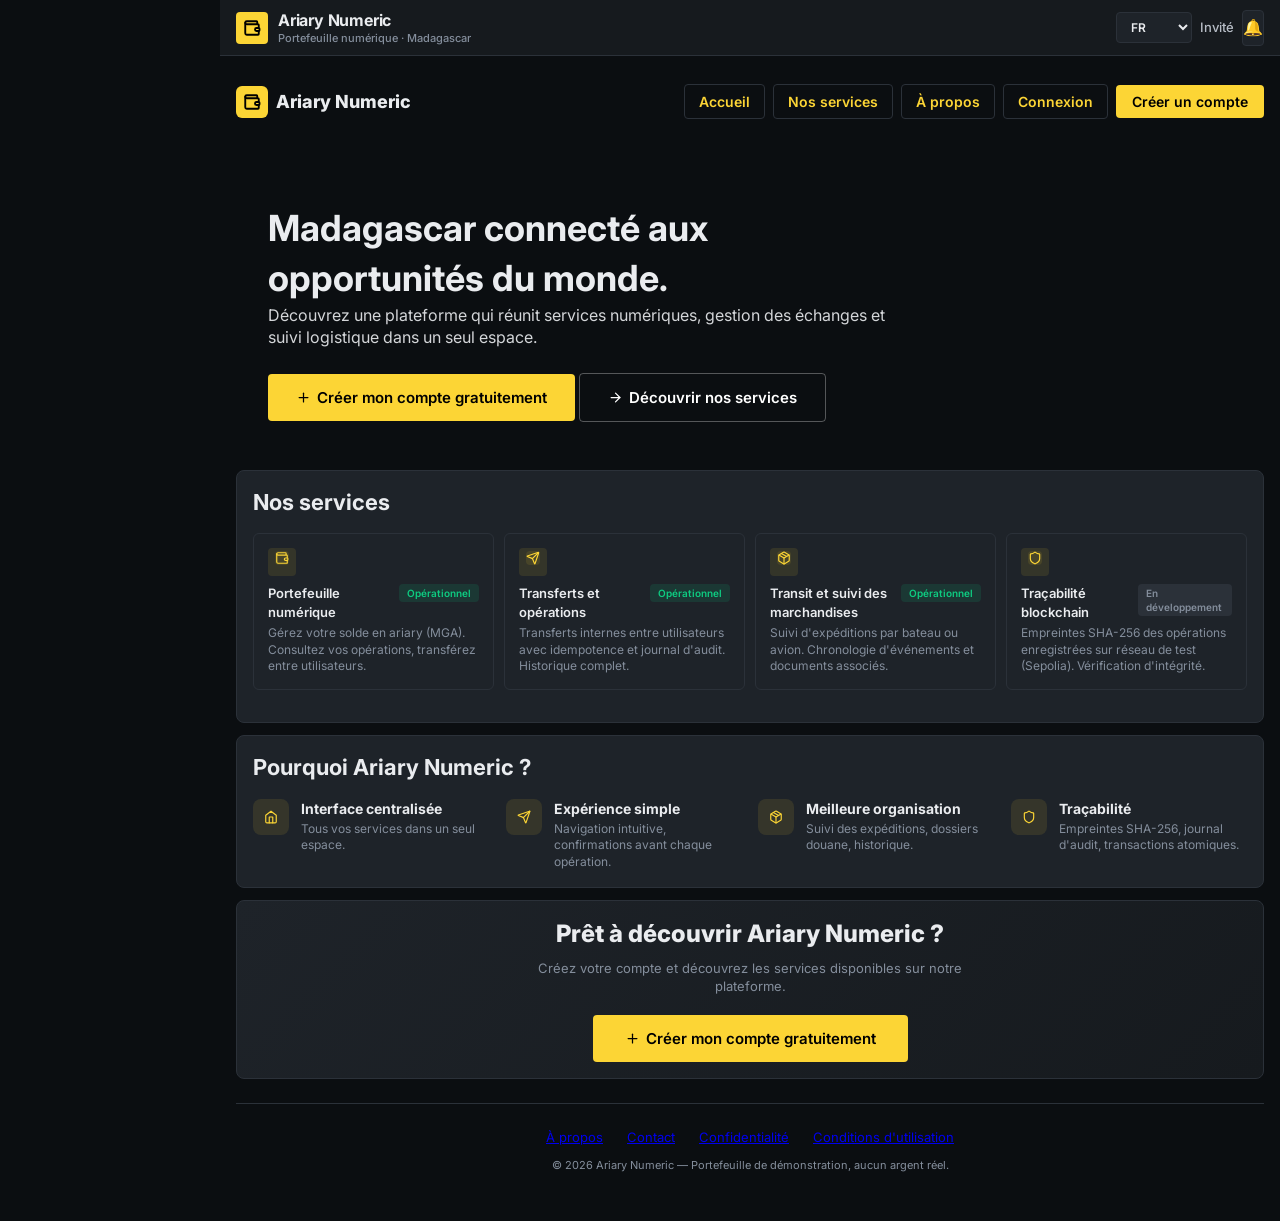
==== commit 83216132: "Refonte UX: page d'accueil publique (hero, services, avantages, CTA, footer) sans demo" ====
--- a/backend/templates/index.html
+++ b/backend/templates/index.html
@@ -382,7 +382,14 @@
 
 <div id="toast"></div>
 
-<script src="/static/js/qrcode.min.js"></script>
+<script>/**
+ * Skipped minification because the original files appears to be already minified.
+ * Original file: /npm/qrcode@1.5.1/build/qrcode.js
+ *
+ * Do NOT use SRI with dynamically generated files! More information: https://www.jsdelivr.com/using-sri-with-dynamic-files
+ */
+var QRCode=function(t){"use strict";var r,e=function(){return"function"==typeof Promise&&Promise.prototype&&Promise.prototype.then},n=[0,26,44,70,100,134,172,196,242,292,346,404,466,532,581,655,733,815,901,991,1085,1156,1258,1364,1474,1588,1706,1828,1921,2051,2185,2323,2465,2611,2761,2876,3034,3196,3362,3532,3706],o=function(t){if(!t)throw new Error('"version" cannot be null or undefined');if(t<1||t>40)throw new Error('"version" should be in range from 1 to 40');return 4*t+17},a=function(t){return n[t]},i=function(t){for(var r=0;0!==t;)r++,t>>>=1;return r},u=function(t){if("function"!=typeof t)throw new Error('"toSJISFunc" is not a valid function.');r=t},s=function(){return void 0!==r},f=function(t){return r(t)};function h(t,r){return t(r={exports:{}},r.exports),r.exports}var c=h((function(t,r){r.L={bit:1},r.M={bit:0},r.Q={bit:3},r.H={bit:2},r.isValid=function(t){return t&&void 0!==t.bit&&t.bit>=0&&t.bit<4},r.from=function(t,e){if(r.isValid(t))return t;try{return function(t){if("string"!=typeof t)throw new Error("Param is not a string");switch(t.toLowerCase()){case"l":case"low":return r.L;case"m":case"medium":return r.M;case"q":case"quartile":return r.Q;case"h":case"high":return r.H;default:throw new Error("Unknown EC Level: "+t)}}(t)}catch(t){return e}}}));function g(){this.buffer=[],this.length=0}c.L,c.M,c.Q,c.H,c.isValid,g.prototype={get:function(t){var r=Math.floor(t/8);return 1==(this.buffer[r]>>>7-t%8&1)},put:function(t,r){for(var e=0;e<r;e++)this.putBit(1==(t>>>r-e-1&1))},getLengthInBits:function(){return this.length},putBit:function(t){var r=Math.floor(this.length/8);this.buffer.length<=r&&this.buffer.push(0),t&&(this.buffer[r]|=128>>>this.length%8),this.length++}};var d=g;function l(t){if(!t||t<1)throw new Error("BitMatrix size must be defined and greater than 0");this.size=t,this.data=new Uint8Array(t*t),this.reservedBit=new Uint8Array(t*t)}l.prototype.set=function(t,r,e,n){var o=t*this.size+r;this.data[o]=e,n&&(this.reservedBit[o]=!0)},l.prototype.get=function(t,r){return this.data[t*this.size+r]},l.prototype.xor=function(t,r,e){this.data[t*this.size+r]^=e},l.prototype.isReserved=function(t,r){return this.reservedBit[t*this.size+r]};var v=l,p=h((function(t,r){var e=o;r.getRowColCoords=function(t){if(1===t)return[];for(var r=Math.floor(t/7)+2,n=e(t),o=145===n?26:2*Math.ceil((n-13)/(2*r-2)),a=[n-7],i=1;i<r-1;i++)a[i]=a[i-1]-o;return a.push(6),a.reverse()},r.getPositions=function(t){for(var e=[],n=r.getRowColCoords(t),o=n.length,a=0;a<o;a++)for(var i=0;i<o;i++)0===a&&0===i||0===a&&i===o-1||a===o-1&&0===i||e.push([n[a],n[i]]);return e}}));p.getRowColCoords,p.getPositions;var w=o,m=function(t){var r=w(t);return[[0,0],[r-7,0],[0,r-7]]},E=h((function(t,r){r.Patterns={PATTERN000:0,PATTERN001:1,PATTERN010:2,PATTERN011:3,PATTERN100:4,PATTERN101:5,PATTERN110:6,PATTERN111:7};var e=3,n=3,o=40,a=10;function i(t,e,n){switch(t){case r.Patterns.PATTERN000:return(e+n)%2==0;case r.Patterns.PATTERN001:return e%2==0;case r.Patterns.PATTERN010:return n%3==0;case r.Patterns.PATTERN011:return(e+n)%3==0;case r.Patterns.PATTERN100:return(Math.floor(e/2)+Math.floor(n/3))%2==0;case r.Patterns.PATTERN101:return e*n%2+e*n%3==0;case r.Patterns.PATTERN110:return(e*n%2+e*n%3)%2==0;case r.Patterns.PATTERN111:return(e*n%3+(e+n)%2)%2==0;default:throw new Error("bad maskPattern:"+t)}}r.isValid=function(t){return null!=t&&""!==t&&!isNaN(t)&&t>=0&&t<=7},r.from=function(t){return r.isValid(t)?parseInt(t,10):void 0},r.getPenaltyN1=function(t){for(var r=t.size,n=0,o=0,a=0,i=null,u=null,s=0;s<r;s++){o=a=0,i=u=null;for(var f=0;f<r;f++){var h=t.get(s,f);h===i?o++:(o>=5&&(n+=e+(o-5)),i=h,o=1),(h=t.get(f,s))===u?a++:(a>=5&&(n+=e+(a-5)),u=h,a=1)}o>=5&&(n+=e+(o-5)),a>=5&&(n+=e+(a-5))}return n},r.getPenaltyN2=function(t){for(var r=t.size,e=0,o=0;o<r-1;o++)for(var a=0;a<r-1;a++){var i=t.get(o,a)+t.get(o,a+1)+t.get(o+1,a)+t.get(o+1,a+1);4!==i&&0!==i||e++}return e*n},r.getPenaltyN3=function(t){for(var r=t.size,e=0,n=0,a=0,i=0;i<r;i++){n=a=0;for(var u=0;u<r;u++)n=n<<1&2047|t.get(i,u),u>=10&&(1488===n||93===n)&&e++,a=a<<1&2047|t.get(u,i),u>=10&&(1488===a||93===a)&&e++}return e*o},r.getPenaltyN4=function(t){for(var r=0,e=t.data.length,n=0;n<e;n++)r+=t.data[n];return Math.abs(Math.ceil(100*r/e/5)-10)*a},r.applyMask=function(t,r){for(var e=r.size,n=0;n<e;n++)for(var o=0;o<e;o++)r.isReserved(o,n)||r.xor(o,n,i(t,o,n))},r.getBestMask=function(t,e){for(var n=Object.keys(r.Patterns).length,o=0,a=1/0,i=0;i<n;i++){e(i),r.applyMask(i,t);var u=r.getPenaltyN1(t)+r.getPenaltyN2(t)+r.getPenaltyN3(t)+r.getPenaltyN4(t);r.applyMask(i,t),u<a&&(a=u,o=i)}return o}}));E.Patterns,E.isValid,E.getPenaltyN1,E.getPenaltyN2,E.getPenaltyN3,E.getPenaltyN4,E.applyMask,E.getBestMask;var y=[1,1,1,1,1,1,1,1,1,1,2,2,1,2,2,4,1,2,4,4,2,4,4,4,2,4,6,5,2,4,6,6,2,5,8,8,4,5,8,8,4,5,8,11,4,8,10,11,4,9,12,16,4,9,16,16,6,10,12,18,6,10,17,16,6,11,16,19,6,13,18,21,7,14,21,25,8,16,20,25,8,17,23,25,9,17,23,34,9,18,25,30,10,20,27,32,12,21,29,35,12,23,34,37,12,25,34,40,13,26,35,42,14,28,38,45,15,29,40,48,16,31,43,51,17,33,45,54,18,35,48,57,19,37,51,60,19,38,53,63,20,40,56,66,21,43,59,70,22,45,62,74,24,47,65,77,25,49,68,81],A=[7,10,13,17,10,16,22,28,15,26,36,44,20,36,52,64,26,48,72,88,36,64,96,112,40,72,108,130,48,88,132,156,60,110,160,192,72,130,192,224,80,150,224,264,96,176,260,308,104,198,288,352,120,216,320,384,132,240,360,432,144,280,408,480,168,308,448,532,180,338,504,588,196,364,546,650,224,416,600,700,224,442,644,750,252,476,690,816,270,504,750,900,300,560,810,960,312,588,870,1050,336,644,952,1110,360,700,1020,1200,390,728,1050,1260,420,784,1140,1350,450,812,1200,1440,480,868,1290,1530,510,924,1350,1620,540,980,1440,1710,570,1036,1530,1800,570,1064,1590,1890,600,1120,1680,1980,630,1204,1770,2100,660,1260,1860,2220,720,1316,1950,2310,750,1372,2040,2430],I=function(t,r){switch(r){case c.L:return y[4*(t-1)+0];case c.M:return y[4*(t-1)+1];case c.Q:return y[4*(t-1)+2];case c.H:return y[4*(t-1)+3];default:return}},M=function(t,r){switch(r){case c.L:return A[4*(t-1)+0];case c.M:return A[4*(t-1)+1];case c.Q:return A[4*(t-1)+2];case c.H:return A[4*(t-1)+3];default:return}},N=new Uint8Array(512),B=new Uint8Array(256);!function(){for(var t=1,r=0;r<255;r++)N[r]=t,B[t]=r,256&(t<<=1)&&(t^=285);for(var e=255;e<512;e++)N[e]=N[e-255]}();var C=function(t){return N[t]},P=function(t,r){return 0===t||0===r?0:N[B[t]+B[r]]},R=h((function(t,r){r.mul=function(t,r){for(var e=new Uint8Array(t.length+r.length-1),n=0;n<t.length;n++)for(var o=0;o<r.length;o++)e[n+o]^=P(t[n],r[o]);return e},r.mod=function(t,r){for(var e=new Uint8Array(t);e.length-r.length>=0;){for(var n=e[0],o=0;o<r.length;o++)e[o]^=P(r[o],n);for(var a=0;a<e.length&&0===e[a];)a++;e=e.slice(a)}return e},r.generateECPolynomial=function(t){for(var e=new Uint8Array([1]),n=0;n<t;n++)e=r.mul(e,new Uint8Array([1,C(n)]));return e}}));function T(t){this.genPoly=void 0,this.degree=t,this.degree&&this.initialize(this.degree)}R.mul,R.mod,R.generateECPolynomial,T.prototype.initialize=function(t){this.degree=t,this.genPoly=R.generateECPolynomial(this.degree)},T.prototype.encode=function(t){if(!this.genPoly)throw new Error("Encoder not initialized");var r=new Uint8Array(t.length+this.degree);r.set(t);var e=R.mod(r,this.genPoly),n=this.degree-e.length;if(n>0){var o=new Uint8Array(this.degree);return o.set(e,n),o}return e};var L=T,b=function(t){return!isNaN(t)&&t>=1&&t<=40},U="(?:[u3000-u303F]|[u3040-u309F]|[u30A0-u30FF]|[uFF00-uFFEF]|[u4E00-u9FAF]|[u2605-u2606]|[u2190-u2195]|u203B|[u2010u2015u2018u2019u2025u2026u201Cu201Du2225u2260]|[u0391-u0451]|[u00A7u00A8u00B1u00B4u00D7u00F7])+",x="(?:(?![A-Z0-9 $%*+\\-./:]|"+(U=U.replace(/u/g,"\\u"))+")(?:.|[\r\n]))+",k=new RegExp(U,"g"),F=new RegExp("[^A-Z0-9 $%*+\\-./:]+","g"),S=new RegExp(x,"g"),D=new RegExp("[0-9]+","g"),Y=new RegExp("[A-Z $%*+\\-./:]+","g"),_=new RegExp("^"+U+"$"),z=new RegExp("^[0-9]+$"),H=new RegExp("^[A-Z0-9 $%*+\\-./:]+$"),J={KANJI:k,BYTE_KANJI:F,BYTE:S,NUMERIC:D,ALPHANUMERIC:Y,testKanji:function(t){return _.test(t)},testNumeric:function(t){return z.test(t)},testAlphanumeric:function(t){return H.test(t)}},K=h((function(t,r){r.NUMERIC={id:"Numeric",bit:1,ccBits:[10,12,14]},r.ALPHANUMERIC={id:"Alphanumeric",bit:2,ccBits:[9,11,13]},r.BYTE={id:"Byte",bit:4,ccBits:[8,16,16]},r.KANJI={id:"Kanji",bit:8,ccBits:[8,10,12]},r.MIXED={bit:-1},r.getCharCountIndicator=function(t,r){if(!t.ccBits)throw new Error("Invalid mode: "+t);if(!b(r))throw new Error("Invalid version: "+r);return r>=1&&r<10?t.ccBits[0]:r<27?t.ccBits[1]:t.ccBits[2]},r.getBestModeForData=function(t){return J.testNumeric(t)?r.NUMERIC:J.testAlphanumeric(t)?r.ALPHANUMERIC:J.testKanji(t)?r.KANJI:r.BYTE},r.toString=function(t){if(t&&t.id)return t.id;throw new Error("Invalid mode")},r.isValid=function(t){return t&&t.bit&&t.ccBits},r.from=function(t,e){if(r.isValid(t))return t;try{return function(t){if("string"!=typeof t)throw new Error("Param is not a string");switch(t.toLowerCase()){case"numeric":return r.NUMERIC;case"alphanumeric":return r.ALPHANUMERIC;case"kanji":return r.KANJI;case"byte":return r.BYTE;default:throw new Error("Unknown mode: "+t)}}(t)}catch(t){return e}}}));K.NUMERIC,K.ALPHANUMERIC,K.BYTE,K.KANJI,K.MIXED,K.getCharCountIndicator,K.getBestModeForData,K.isValid;var O=h((function(t,r){var e=i(7973);function n(t,r){return K.getCharCountIndicator(t,r)+4}function o(t,r){var e=0;return t.forEach((function(t){var o=n(t.mode,r);e+=o+t.getBitsLength()})),e}r.from=function(t,r){return b(t)?parseInt(t,10):r},r.getCapacity=function(t,r,e){if(!b(t))throw new Error("Invalid QR Code version");void 0===e&&(e=K.BYTE);var o=8*(a(t)-M(t,r));if(e===K.MIXED)return o;var i=o-n(e,t);switch(e){case K.NUMERIC:return Math.floor(i/10*3);case K.ALPHANUMERIC:return Math.floor(i/11*2);case K.KANJI:return Math.floor(i/13);case K.BYTE:default:return Math.floor(i/8)}},r.getBestVersionForData=function(t,e){var n,a=c.from(e,c.M);if(Array.isArray(t)){if(t.length>1)return function(t,e){for(var n=1;n<=40;n++){if(o(t,n)<=r.getCapacity(n,e,K.MIXED))return n}}(t,a);if(0===t.length)return 1;n=t[0]}else n=t;return function(t,e,n){for(var o=1;o<=40;o++)if(e<=r.getCapacity(o,n,t))return o}(n.mode,n.getLength(),a)},r.getEncodedBits=function(t){if(!b(t)||t<7)throw new Error("Invalid QR Code version");for(var r=t<<12;i(r)-e>=0;)r^=7973<<i(r)-e;return t<<12|r}}));O.getCapacity,O.getBestVersionForData,O.getEncodedBits;var Q=i(1335),V=function(t,r){for(var e=t.bit<<3|r,n=e<<10;i(n)-Q>=0;)n^=1335<<i(n)-Q;return 21522^(e<<10|n)};function q(t){this.mode=K.NUMERIC,this.data=t.toString()}q.getBitsLength=function(t){return 10*Math.floor(t/3)+(t%3?t%3*3+1:0)},q.prototype.getLength=function(){return this.data.length},q.prototype.getBitsLength=function(){return q.getBitsLength(this.data.length)},q.prototype.write=function(t){var r,e,n;for(r=0;r+3<=this.data.length;r+=3)e=this.data.substr(r,3),n=parseInt(e,10),t.put(n,10);var o=this.data.length-r;o>0&&(e=this.data.substr(r),n=parseInt(e,10),t.put(n,3*o+1))};var j=q,$=["0","1","2","3","4","5","6","7","8","9","A","B","C","D","E","F","G","H","I","J","K","L","M","N","O","P","Q","R","S","T","U","V","W","X","Y","Z"," ","$","%","*","+","-",".","/",":"];function X(t){this.mode=K.ALPHANUMERIC,this.data=t}X.getBitsLength=function(t){return 11*Math.floor(t/2)+t%2*6},X.prototype.getLength=function(){return this.data.length},X.prototype.getBitsLength=function(){return X.getBitsLength(this.data.length)},X.prototype.write=function(t){var r;for(r=0;r+2<=this.data.length;r+=2){var e=45*$.indexOf(this.data[r]);e+=$.indexOf(this.data[r+1]),t.put(e,11)}this.data.length%2&&t.put($.indexOf(this.data[r]),6)};var Z=X;function W(t){this.mode=K.BYTE,"string"==typeof t&&(t=function(t){for(var r=[],e=t.length,n=0;n<e;n++){var o=t.charCodeAt(n);if(o>=55296&&o<=56319&&e>n+1){var a=t.charCodeAt(n+1);a>=56320&&a<=57343&&(o=1024*(o-55296)+a-56320+65536,n+=1)}o<128?r.push(o):o<2048?(r.push(o>>6|192),r.push(63&o|128)):o<55296||o>=57344&&o<65536?(r.push(o>>12|224),r.push(o>>6&63|128),r.push(63&o|128)):o>=65536&&o<=1114111?(r.push(o>>18|240),r.push(o>>12&63|128),r.push(o>>6&63|128),r.push(63&o|128)):r.push(239,191,189)}return new Uint8Array(r).buffer}(t)),this.data=new Uint8Array(t)}W.getBitsLength=function(t){return 8*t},W.prototype.getLength=function(){return this.data.length},W.prototype.getBitsLength=function(){return W.getBitsLength(this.data.length)},W.prototype.write=function(t){for(var r=0,e=this.data.length;r<e;r++)t.put(this.data[r],8)};var G=W;function tt(t){this.mode=K.KANJI,this.data=t}tt.getBitsLength=function(t){return 13*t},tt.prototype.getLength=function(){return this.data.length},tt.prototype.getBitsLength=function(){return tt.getBitsLength(this.data.length)},tt.prototype.write=function(t){var r;for(r=0;r<this.data.length;r++){var e=f(this.data[r]);if(e>=33088&&e<=40956)e-=33088;else{if(!(e>=57408&&e<=60351))throw new Error("Invalid SJIS character: "+this.data[r]+"\nMake sure your charset is UTF-8");e-=49472}e=192*(e>>>8&255)+(255&e),t.put(e,13)}};var rt=tt,et=h((function(t){var r={single_source_shortest_paths:function(t,e,n){var o={},a={};a[e]=0;var i,u,s,f,h,c,g,d=r.PriorityQueue.make();for(d.push(e,0);!d.empty();)for(s in u=(i=d.pop()).value,f=i.cost,h=t[u]||{})h.hasOwnProperty(s)&&(c=f+h[s],g=a[s],(void 0===a[s]||g>c)&&(a[s]=c,d.push(s,c),o[s]=u));if(void 0!==n&&void 0===a[n]){var l=["Could not find a path from ",e," to ",n,"."].join("");throw new Error(l)}return o},extract_shortest_path_from_predecessor_list:function(t,r){for(var e=[],n=r;n;)e.push(n),n=t[n];return e.reverse(),e},find_path:function(t,e,n){var o=r.single_source_shortest_paths(t,e,n);return r.extract_shortest_path_from_predecessor_list(o,n)},PriorityQueue:{make:function(t){var e,n=r.PriorityQueue,o={};for(e in t=t||{},n)n.hasOwnProperty(e)&&(o[e]=n[e]);return o.queue=[],o.sorter=t.sorter||n.default_sorter,o},default_sorter:function(t,r){return t.cost-r.cost},push:function(t,r){var e={value:t,cost:r};this.queue.push(e),this.queue.sort(this.sorter)},pop:function(){return this.queue.shift()},empty:function(){return 0===this.queue.length}}};t.exports=r})),nt=h((function(t,r){function e(t){return unescape(encodeURIComponent(t)).length}function n(t,r,e){for(var n,o=[];null!==(n=t.exec(e));)o.push({data:n[0],index:n.index,mode:r,length:n[0].length});return o}function o(t){var r,e,o=n(J.NUMERIC,K.NUMERIC,t),a=n(J.ALPHANUMERIC,K.ALPHANUMERIC,t);return s()?(r=n(J.BYTE,K.BYTE,t),e=n(J.KANJI,K.KANJI,t)):(r=n(J.BYTE_KANJI,K.BYTE,t),e=[]),o.concat(a,r,e).sort((function(t,r){return t.index-r.index})).map((function(t){return{data:t.data,mode:t.mode,length:t.length}}))}function a(t,r){switch(r){case K.NUMERIC:return j.getBitsLength(t);case K.ALPHANUMERIC:return Z.getBitsLength(t);case K.KANJI:return rt.getBitsLength(t);case K.BYTE:return G.getBitsLength(t)}}function i(t,r){var e,n=K.getBestModeForData(t);if((e=K.from(r,n))!==K.BYTE&&e.bit<n.bit)throw new Error('"'+t+'" cannot be encoded with mode '+K.toString(e)+".\n Suggested mode is: "+K.toString(n));switch(e!==K.KANJI||s()||(e=K.BYTE),e){case K.NUMERIC:return new j(t);case K.ALPHANUMERIC:return new Z(t);case K.KANJI:return new rt(t);case K.BYTE:return new G(t)}}r.fromArray=function(t){return t.reduce((function(t,r){return"string"==typeof r?t.push(i(r,null)):r.data&&t.push(i(r.data,r.mode)),t}),[])},r.fromString=function(t,n){for(var i=function(t,r){for(var e={},n={start:{}},o=["start"],i=0;i<t.length;i++){for(var u=t[i],s=[],f=0;f<u.length;f++){var h=u[f],c=""+i+f;s.push(c),e[c]={node:h,lastCount:0},n[c]={};for(var g=0;g<o.length;g++){var d=o[g];e[d]&&e[d].node.mode===h.mode?(n[d][c]=a(e[d].lastCount+h.length,h.mode)-a(e[d].lastCount,h.mode),e[d].lastCount+=h.length):(e[d]&&(e[d].lastCount=h.length),n[d][c]=a(h.length,h.mode)+4+K.getCharCountIndicator(h.mode,r))}}o=s}for(var l=0;l<o.length;l++)n[o[l]].end=0;return{map:n,table:e}}(function(t){for(var r=[],n=0;n<t.length;n++){var o=t[n];switch(o.mode){case K.NUMERIC:r.push([o,{data:o.data,mode:K.ALPHANUMERIC,length:o.length},{data:o.data,mode:K.BYTE,length:o.length}]);break;case K.ALPHANUMERIC:r.push([o,{data:o.data,mode:K.BYTE,length:o.length}]);break;case K.KANJI:r.push([o,{data:o.data,mode:K.BYTE,length:e(o.data)}]);break;case K.BYTE:r.push([{data:o.data,mode:K.BYTE,length:e(o.data)}])}}return r}(o(t)),n),u=et.find_path(i.map,"start","end"),s=[],f=1;f<u.length-1;f++)s.push(i.table[u[f]].node);return r.fromArray(function(t){return t.reduce((function(t,r){var e=t.length-1>=0?t[t.length-1]:null;return e&&e.mode===r.mode?(t[t.length-1].data+=r.data,t):(t.push(r),t)}),[])}(s))},r.rawSplit=function(t){return r.fromArray(o(t))}}));function ot(t,r,e){var n,o,a=t.size,i=V(r,e);for(n=0;n<15;n++)o=1==(i>>n&1),n<6?t.set(n,8,o,!0):n<8?t.set(n+1,8,o,!0):t.set(a-15+n,8,o,!0),n<8?t.set(8,a-n-1,o,!0):n<9?t.set(8,15-n-1+1,o,!0):t.set(8,15-n-1,o,!0);t.set(a-8,8,1,!0)}function at(t,r,e){var n=new d;e.forEach((function(r){n.put(r.mode.bit,4),n.put(r.getLength(),K.getCharCountIndicator(r.mode,t)),r.write(n)}));var o=8*(a(t)-M(t,r));for(n.getLengthInBits()+4<=o&&n.put(0,4);n.getLengthInBits()%8!=0;)n.putBit(0);for(var i=(o-n.getLengthInBits())/8,u=0;u<i;u++)n.put(u%2?17:236,8);return function(t,r,e){for(var n=a(r),o=M(r,e),i=n-o,u=I(r,e),s=u-n%u,f=Math.floor(n/u),h=Math.floor(i/u),c=h+1,g=f-h,d=new L(g),l=0,v=new Array(u),p=new Array(u),w=0,m=new Uint8Array(t.buffer),E=0;E<u;E++){var y=E<s?h:c;v[E]=m.slice(l,l+y),p[E]=d.encode(v[E]),l+=y,w=Math.max(w,y)}var A,N,B=new Uint8Array(n),C=0;for(A=0;A<w;A++)for(N=0;N<u;N++)A<v[N].length&&(B[C++]=v[N][A]);for(A=0;A<g;A++)for(N=0;N<u;N++)B[C++]=p[N][A];return B}(n,t,r)}function it(t,r,e,n){var a;if(Array.isArray(t))a=nt.fromArray(t);else{if("string"!=typeof t)throw new Error("Invalid data");var i=r;if(!i){var u=nt.rawSplit(t);i=O.getBestVersionForData(u,e)}a=nt.fromString(t,i||40)}var s=O.getBestVersionForData(a,e);if(!s)throw new Error("The amount of data is too big to be stored in a QR Code");if(r){if(r<s)throw new Error("\nThe chosen QR Code version cannot contain this amount of data.\nMinimum version required to store current data is: "+s+".\n")}else r=s;var f=at(r,e,a),h=o(r),c=new v(h);return function(t,r){for(var e=t.size,n=m(r),o=0;o<n.length;o++)for(var a=n[o][0],i=n[o][1],u=-1;u<=7;u++)if(!(a+u<=-1||e<=a+u))for(var s=-1;s<=7;s++)i+s<=-1||e<=i+s||(u>=0&&u<=6&&(0===s||6===s)||s>=0&&s<=6&&(0===u||6===u)||u>=2&&u<=4&&s>=2&&s<=4?t.set(a+u,i+s,!0,!0):t.set(a+u,i+s,!1,!0))}(c,r),function(t){for(var r=t.size,e=8;e<r-8;e++){var n=e%2==0;t.set(e,6,n,!0),t.set(6,e,n,!0)}}(c),function(t,r){for(var e=p.getPositions(r),n=0;n<e.length;n++)for(var o=e[n][0],a=e[n][1],i=-2;i<=2;i++)for(var u=-2;u<=2;u++)-2===i||2===i||-2===u||2===u||0===i&&0===u?t.set(o+i,a+u,!0,!0):t.set(o+i,a+u,!1,!0)}(c,r),ot(c,e,0),r>=7&&function(t,r){for(var e,n,o,a=t.size,i=O.getEncodedBits(r),u=0;u<18;u++)e=Math.floor(u/3),n=u%3+a-8-3,o=1==(i>>u&1),t.set(e,n,o,!0),t.set(n,e,o,!0)}(c,r),function(t,r){for(var e=t.size,n=-1,o=e-1,a=7,i=0,u=e-1;u>0;u-=2)for(6===u&&u--;;){for(var s=0;s<2;s++)if(!t.isReserved(o,u-s)){var f=!1;i<r.length&&(f=1==(r[i]>>>a&1)),t.set(o,u-s,f),-1===--a&&(i++,a=7)}if((o+=n)<0||e<=o){o-=n,n=-n;break}}}(c,f),isNaN(n)&&(n=E.getBestMask(c,ot.bind(null,c,e))),E.applyMask(n,c),ot(c,e,n),{modules:c,version:r,errorCorrectionLevel:e,maskPattern:n,segments:a}}nt.fromArray,nt.fromString,nt.rawSplit;var ut=function(t,r){if(void 0===t||""===t)throw new Error("No input text");var e,n,o=c.M;return void 0!==r&&(o=c.from(r.errorCorrectionLevel,c.M),e=O.from(r.version),n=E.from(r.maskPattern),r.toSJISFunc&&u(r.toSJISFunc)),it(t,e,o,n)},st=h((function(t,r){function e(t){if("number"==typeof t&&(t=t.toString()),"string"!=typeof t)throw new Error("Color should be defined as hex string");var r=t.slice().replace("#","").split("");if(r.length<3||5===r.length||r.length>8)throw new Error("Invalid hex color: "+t);3!==r.length&&4!==r.length||(r=Array.prototype.concat.apply([],r.map((function(t){return[t,t]})))),6===r.length&&r.push("F","F");var e=parseInt(r.join(""),16);return{r:e>>24&255,g:e>>16&255,b:e>>8&255,a:255&e,hex:"#"+r.slice(0,6).join("")}}r.getOptions=function(t){t||(t={}),t.color||(t.color={});var r=void 0===t.margin||null===t.margin||t.margin<0?4:t.margin,n=t.width&&t.width>=21?t.width:void 0,o=t.scale||4;return{width:n,scale:n?4:o,margin:r,color:{dark:e(t.color.dark||"#000000ff"),light:e(t.color.light||"#ffffffff")},type:t.type,rendererOpts:t.rendererOpts||{}}},r.getScale=function(t,r){return r.width&&r.width>=t+2*r.margin?r.width/(t+2*r.margin):r.scale},r.getImageWidth=function(t,e){var n=r.getScale(t,e);return Math.floor((t+2*e.margin)*n)},r.qrToImageData=function(t,e,n){for(var o=e.modules.size,a=e.modules.data,i=r.getScale(o,n),u=Math.floor((o+2*n.margin)*i),s=n.margin*i,f=[n.color.light,n.color.dark],h=0;h<u;h++)for(var c=0;c<u;c++){var g=4*(h*u+c),d=n.color.light;if(h>=s&&c>=s&&h<u-s&&c<u-s)d=f[a[Math.floor((h-s)/i)*o+Math.floor((c-s)/i)]?1:0];t[g++]=d.r,t[g++]=d.g,t[g++]=d.b,t[g]=d.a}}}));st.getOptions,st.getScale,st.getImageWidth,st.qrToImageData;var ft=h((function(t,r){r.render=function(t,r,e){var n=e,o=r;void 0!==n||r&&r.getContext||(n=r,r=void 0),r||(o=function(){try{return document.createElement("canvas")}catch(t){throw new Error("You need to specify a canvas element")}}()),n=st.getOptions(n);var a=st.getImageWidth(t.modules.size,n),i=o.getContext("2d"),u=i.createImageData(a,a);return st.qrToImageData(u.data,t,n),function(t,r,e){t.clearRect(0,0,r.width,r.height),r.style||(r.style={}),r.height=e,r.width=e,r.style.height=e+"px",r.style.width=e+"px"}(i,o,a),i.putImageData(u,0,0),o},r.renderToDataURL=function(t,e,n){var o=n;void 0!==o||e&&e.getContext||(o=e,e=void 0),o||(o={});var a=r.render(t,e,o),i=o.type||"image/png",u=o.rendererOpts||{};return a.toDataURL(i,u.quality)}}));function ht(t,r){var e=t.a/255,n=r+'="'+t.hex+'"';return e<1?n+" "+r+'-opacity="'+e.toFixed(2).slice(1)+'"':n}function ct(t,r,e){var n=t+r;return void 0!==e&&(n+=" "+e),n}ft.render,ft.renderToDataURL;var gt=function(t,r,e){var n=st.getOptions(r),o=t.modules.size,a=t.modules.data,i=o+2*n.margin,u=n.color.light.a?"<path "+ht(n.color.light,"fill")+' d="M0 0h'+i+"v"+i+'H0z"/>':"",s="<path "+ht(n.color.dark,"stroke")+' d="'+function(t,r,e){for(var n="",o=0,a=!1,i=0,u=0;u<t.length;u++){var s=Math.floor(u%r),f=Math.floor(u/r);s||a||(a=!0),t[u]?(i++,u>0&&s>0&&t[u-1]||(n+=a?ct("M",s+e,.5+f+e):ct("m",o,0),o=0,a=!1),s+1<r&&t[u+1]||(n+=ct("h",i),i=0)):o++}return n}(a,o,n.margin)+'"/>',f='viewBox="0 0 '+i+" "+i+'"',h='<svg xmlns="http://www.w3.org/2000/svg" '+(n.width?'width="'+n.width+'" height="'+n.width+'" ':"")+f+' shape-rendering="crispEdges">'+u+s+"</svg>\n";return"function"==typeof e&&e(null,h),h};function dt(t,r,n,o,a){var i=[].slice.call(arguments,1),u=i.length,s="function"==typeof i[u-1];if(!s&&!e())throw new Error("Callback required as last argument");if(!s){if(u<1)throw new Error("Too few arguments provided");return 1===u?(n=r,r=o=void 0):2!==u||r.getContext||(o=n,n=r,r=void 0),new Promise((function(e,a){try{var i=ut(n,o);e(t(i,r,o))}catch(t){a(t)}}))}if(u<2)throw new Error("Too few arguments provided");2===u?(a=n,n=r,r=o=void 0):3===u&&(r.getContext&&void 0===a?(a=o,o=void 0):(a=o,o=n,n=r,r=void 0));try{var f=ut(n,o);a(null,t(f,r,o))}catch(t){a(t)}}var lt=ut,vt=dt.bind(null,ft.render),pt=dt.bind(null,ft.renderToDataURL),wt=dt.bind(null,(function(t,r,e){return gt(t,e)})),mt={create:lt,toCanvas:vt,toDataURL:pt,toString:wt};return t.create=lt,t.default=mt,t.toCanvas=vt,t.toDataURL=pt,t.toString=wt,Object.defineProperty(t,"__esModule",{value:!0}),t}({});
+</script>
 <script>
 const API = window.location.origin + '/api/v1';
 
@@ -634,117 +641,109 @@
   clearMain();
   showNav(false);
   const main = document.getElementById('main');
+
+  // Public header
+  const pubNav = document.createElement('div');
+  pubNav.style.cssText = 'display:flex;align-items:center;justify-content:space-between;padding:12px 0;margin-bottom:24px;flex-wrap:wrap;gap:12px';
+  pubNav.innerHTML = `
+    <div style="display:flex;align-items:center;gap:8px">
+      <div style="width:32px;height:32px;border-radius:6px;background:var(--accent);display:flex;align-items:center;justify-content:center">
+        <svg width="18" height="18" viewBox="0 0 24 24" fill="none" stroke="#000" stroke-width="2.5" stroke-linecap="round" stroke-linejoin="round"><path d="M19 7V4a1 1 0 0 0-1-1H5a2 2 0 0 0 0 4h15a1 1 0 0 1 1 1v4h-3a2 2 0 0 0 0 4h3a1 1 0 0 0 1-1v-2a1 1 0 0 0-1-1"/><path d="M3 5v14a2 2 0 0 0 2 2h15a1 1 0 0 0 1-1v-4"/></svg>
+      </div>
+      <span style="font-size:18px;font-weight:800;color:var(--text)">Ariary Numeric</span>
+    </div>
+    <div style="display:flex;gap:8px;align-items:center;flex-wrap:wrap">
+      <button class="ghost" id="pubHome" style="padding:8px 14px">Accueil</button>
+      <button class="ghost" id="pubServices" style="padding:8px 14px">Nos services</button>
+      <button class="ghost" id="pubAbout" style="padding:8px 14px">À propos</button>
+      <button class="ghost" id="pubLogin" style="padding:8px 14px">Connexion</button>
+      <button class="primary" id="pubSignup" style="padding:8px 16px">Créer un compte</button>
+    </div>`;
+  main.appendChild(pubNav);
+
+  // Hero
   const hero = document.createElement('div'); hero.className='hero';
+  hero.style.padding = '48px 32px';
   hero.innerHTML = `
-    <div class="content">
-      <div style="display:inline-flex;align-items:center;gap:8px;background:rgba(252,213,53,.1);border:1px solid rgba(252,213,53,.3);border-radius:999px;padding:4px 12px;margin-bottom:16px;font-size:11px;font-weight:600;color:var(--accent)">
-        <span>🇲🇬</span> Application fintech malgache
-      </div>
-      <h1>${t('landing_title')}</h1>
-      <p>${t('landing_sub')}</p>
-      <p style="color:var(--muted);margin-bottom:24px;font-size:13px;max-width:480px">${t('landing_desc')}</p>
+    <div class="content" style="max-width:640px">
+      <h1 style="font-size:36px">Madagascar connecté aux opportunités du monde.</h1>
+      <p style="font-size:16px;opacity:.9;margin-bottom:24px">Découvrez une plateforme qui réunit services numériques, gestion des échanges et suivi logistique dans un seul espace.</p>
       <div class="cta">
-        <button class="primary" id="goGuest">${icon('send')} ${t('landing_cta_guest')}</button>
-        <button class="primary secondary" id="goLogin">${icon('user')} ${t('landing_cta_login')}</button>
-        <button class="ghost" id="goReg">${icon('plus')} ${t('landing_cta_register')}</button>
-      </div>
-      <p style="margin-top:16px;font-size:11px;color:var(--muted-2)">Aucun compte requis pour essayer · Données de démonstration</p>
-    </div>
-    <svg class="illustration" viewBox="0 0 400 320" xmlns="http://www.w3.org/2000/svg" aria-hidden="true">
-      <defs><linearGradient id="g1" x1="0" y1="0" x2="1" y2="1"><stop offset="0" stop-color="#FCD535"/><stop offset="1" stop-color="#0ECB81"/></linearGradient></defs>
-      <rect x="130" y="40" width="140" height="240" rx="16" fill="var(--bg-3)" stroke="var(--border)" stroke-width="1"/>
-      <rect x="142" y="60" width="116" height="180" rx="6" fill="var(--bg-2)"/>
-      <rect x="150" y="72" width="100" height="12" rx="3" fill="var(--bg-4)"/>
-      <text x="156" y="82" font-size="8" fill="var(--accent)" font-family="Inter,sans-serif" font-weight="700">Ariary Numeric</text>
-      <text x="156" y="108" font-size="16" fill="var(--text)" font-family="Inter,sans-serif" font-weight="800">50 000 Ar</text>
-      <text x="156" y="122" font-size="7" fill="var(--muted)" font-family="Inter,sans-serif">Portefeuille démo</text>
-      <rect x="150" y="138" width="46" height="28" rx="4" fill="rgba(252,213,53,.15)"/>
-      <rect x="204" y="138" width="46" height="28" rx="4" fill="rgba(14,203,129,.15)"/>
-      <text x="173" y="156" text-anchor="middle" font-size="9" fill="var(--accent)" font-family="Inter,sans-serif" font-weight="600">Envoyer</text>
-      <text x="227" y="156" text-anchor="middle" font-size="9" fill="var(--green)" font-family="Inter,sans-serif" font-weight="600">Recevoir</text>
-      <rect x="150" y="174" width="100" height="6" rx="2" fill="var(--bg-4)"/>
-      <rect x="150" y="186" width="70" height="6" rx="2" fill="var(--bg-4)"/>
-      <rect x="150" y="198" width="85" height="6" rx="2" fill="var(--bg-4)"/>
-      <rect x="150" y="210" width="60" height="6" rx="2" fill="var(--bg-4)"/>
-      <circle cx="60" cy="220" r="20" fill="url(#g1)" opacity=".9"/>
-      <text x="60" y="226" text-anchor="middle" font-size="12" fill="#000" font-family="Inter,sans-serif" font-weight="800">Ar</text>
-      <rect x="280" y="80" width="80" height="50" rx="8" fill="var(--bg-3)" stroke="var(--border)" stroke-width="1"/>
-      <text x="320" y="108" text-anchor="middle" font-size="9" fill="var(--muted)" font-family="Inter,sans-serif">QR Code</text>
-      <rect x="290" y="115" width="60" height="60" rx="4" fill="var(--bg-4)"/>
-    </svg>
-  </div>`;
-  main.appendChild(hero);
-
-  const stats = document.createElement('div'); stats.className='card';
-  stats.style.display='flex'; stats.style.justifyContent='space-around'; stats.style.flexWrap='wrap'; stats.style.gap='16px'; stats.style.textAlign='center';
-  stats.innerHTML = `
-    <div><div style="font-size:24px;font-weight:800;color:var(--accent)">100%</div><div class="muted" style="font-size:11px">Démo</div></div>
-    <div><div style="font-size:24px;font-weight:800;color:var(--green)">0 Ar</div><div class="muted" style="font-size:11px">Argent réel</div></div>
-    <div><div style="font-size:24px;font-weight:800;color:var(--blue)">49</div><div class="muted" style="font-size:11px">Tests</div></div>
-    <div><div style="font-size:24px;font-weight:800;color:var(--purple)">4</div><div class="muted" style="font-size:11px">Services</div></div>`;
-  main.appendChild(stats);
-
-  const feats = document.createElement('div'); feats.className='card';
-  feats.innerHTML = `<h3 class="title">${t('feats_title')}</h3>
-    <div class="feat-grid">
-      ${t('feats').map((x,i) => { const ics = ['wallet','send','package','shield','trending-up','bell']; const descs = ['Rechargez et transférez entre utilisateurs. Idempotence garantie.','Suivez vos colis par bateau ou avion. Chronologie complète.','Dossiers douane avec checklist documents et historique.','Empreintes SHA-256 des opérations sur réseau de test.','Estimation de transferts internationaux avec taux démo.','Notifications persistantes avec marquage lu.']; return `<div class="feat"><div class="ic">${icon(ics[i%ics.length])}</div><h4>${x}</h4><p>${descs[i]||''}</p></div>`; }).join('')}
-    </div>
-    <p class="muted" style="margin-top:12px;font-size:12px">${t('landing_warning')}</p>`;
-  main.appendChild(feats);
-
-  const how = document.createElement('div'); how.className='card';
-  how.innerHTML = `<h3 class="title">Comment ça marche</h3>
-    <div style="display:grid;grid-template-columns:repeat(auto-fit,minmax(200px,1fr));gap:12px">
-      <div style="text-align:center;padding:12px">
-        <div style="width:40px;height:40px;border-radius:50%;background:var(--accent);color:#000;display:flex;align-items:center;justify-content:center;font-weight:800;margin:0 auto 8px">1</div>
-        <b style="font-size:13px">Créez un compte</b>
-        <p class="muted" style="font-size:12px;margin-top:4px">Inscription en 30 secondes, aucun document requis</p>
-      </div>
-      <div style="text-align:center;padding:12px">
-        <div style="width:40px;height:40px;border-radius:50%;background:var(--accent);color:#000;display:flex;align-items:center;justify-content:center;font-weight:800;margin:0 auto 8px">2</div>
-        <b style="font-size:13px">Rechargez (démo)</b>
-        <p class="muted" style="font-size:12px;margin-top:4px">Créditez votre portefeuille de démonstration</p>
-      </div>
-      <div style="text-align:center;padding:12px">
-        <div style="width:40px;height:40px;border-radius:50%;background:var(--accent);color:#000;display:flex;align-items:center;justify-content:center;font-weight:800;margin:0 auto 8px">3</div>
-        <b style="font-size:13px">Transférez</b>
-        <p class="muted" style="font-size:12px;margin-top:4px">Envoyez à d'autres utilisateurs, suivez vos expéditions</p>
+        <button class="primary" id="heroSignup" style="padding:14px 28px;font-size:15px">${icon('plus')} Créer mon compte gratuitement</button>
+        <button class="ghost" id="heroServices" style="padding:14px 28px;font-size:15px;border-color:rgba(255,255,255,.3);color:#fff">${icon('arrow-right')} Découvrir nos services</button>
       </div>
     </div>`;
-  main.appendChild(how);
-
-  const trust = document.createElement('div'); trust.className='card';
-  trust.style.textAlign='center';
-  trust.innerHTML = `<h3 class="title">Sécurité & transparence</h3>
-    <div style="display:flex;flex-wrap:wrap;gap:8px;justify-content:center;margin-top:8px">
-      <span class="badge success">🔒 Aucun argent réel</span>
-      <span class="badge info">🛡️ Données isolées par utilisateur</span>
-      <span class="badge">📋 Journal d'audit</span>
-      <span class="badge">🔐 Transactions atomiques</span>
-      <span class="badge">✅ 49 tests automatisés</span>
-    </div>
-    <p class="muted" style="margin-top:12px;font-size:12px">${t('landing_warning')}</p>`;
-  main.appendChild(trust);
-
-  const guestCta = document.createElement('div'); guestCta.className='card';
-  guestCta.style.textAlign='center';
-  guestCta.style.background='linear-gradient(135deg, var(--bg-3) 0%, var(--bg-2) 100%)';
-  guestCta.innerHTML = `
-    <h3 class="title" style="margin-bottom:8px">Prêt à essayer ?</h3>
-    <p class="muted" style="margin-bottom:16px">Aucun compte requis. Testez toutes les fonctionnalités en mode démonstration.</p>
-    <div style="display:flex;gap:10px;justify-content:center;flex-wrap:wrap">
-      <button class="primary" id="goGuest2">${icon('send')} ${t('landing_cta_guest')}</button>
-      <button class="ghost" id="goLogin2">${icon('user')} ${t('landing_cta_login')}</button>
-    </div>`;
-  main.appendChild(guestCta);
-
-  document.getElementById('goLogin').addEventListener('click', () => viewLogin());
-  document.getElementById('goReg').addEventListener('click', () => viewRegister());
-  document.getElementById('goGuest').addEventListener('click', () => guestLogin(hero));
-  document.getElementById('goGuest2').addEventListener('click', () => guestLogin(guestCta));
-  document.getElementById('goLogin2').addEventListener('click', () => viewLogin());
-}
-
+  main.appendChild(hero);
+
+  // Services
+  const svcSection = document.createElement('div'); svcSection.className='card';
+  svcSection.innerHTML = '<h2 style="font-size:22px;font-weight:700;margin:0 0 16px;color:var(--text)">Nos services</h2>';
+  const svcGrid = document.createElement('div'); svcGrid.className='feat-grid';
+  const services = [
+    { icon: 'wallet', title: 'Portefeuille numérique', desc: 'Gérez votre solde en ariary (MGA). Consultez vos opérations, transférez entre utilisateurs.', status: 'Opérationnel' },
+    { icon: 'send', title: 'Transferts et opérations', desc: 'Transferts internes entre utilisateurs avec idempotence et journal d\'audit. Historique complet.', status: 'Opérationnel' },
+    { icon: 'package', title: 'Transit et suivi des marchandises', desc: 'Suivi d\'expéditions par bateau ou avion. Chronologie d\'événements et documents associés.', status: 'Opérationnel' },
+    { icon: 'shield', title: 'Traçabilité blockchain', desc: 'Empreintes SHA-256 des opérations enregistrées sur réseau de test (Sepolia). Vérification d\'intégrité.', status: 'En développement' },
+  ];
+  services.forEach(s => {
+    const f = document.createElement('div'); f.className='feat';
+    f.innerHTML = '<div class="ic">' + icon(s.icon) + '</div><div style="display:flex;justify-content:space-between;align-items:start;margin-bottom:4px"><h4 style="margin:0">' + s.title + '</h4><span class="badge ' + (s.status==='Opérationnel'?'success':'') + '" style="font-size:10px">' + s.status + '</span></div><p>' + s.desc + '</p>';
+    svcGrid.appendChild(f);
+  });
+  svcSection.appendChild(svcGrid);
+  main.appendChild(svcSection);
+
+  // Advantages
+  const adv = document.createElement('div'); adv.className='card';
+  adv.innerHTML = '<h2 style="font-size:22px;font-weight:700;margin:0 0 16px;color:var(--text)">Pourquoi Ariary Numeric ?</h2>' +
+    '<div style="display:grid;grid-template-columns:repeat(auto-fit,minmax(220px,1fr));gap:16px">' +
+    '<div style="display:flex;gap:12px;align-items:start"><div style="width:36px;height:36px;border-radius:8px;background:rgba(252,213,53,.1);color:var(--accent);display:flex;align-items:center;justify-content:center;flex-shrink:0">' + icon('home') + '</div><div><b style="font-size:14px">Interface centralisée</b><p class="muted" style="font-size:12px;margin-top:2px">Tous vos services dans un seul espace.</p></div></div>' +
+    '<div style="display:flex;gap:12px;align-items:start"><div style="width:36px;height:36px;border-radius:8px;background:rgba(252,213,53,.1);color:var(--accent);display:flex;align-items:center;justify-content:center;flex-shrink:0">' + icon('send') + '</div><div><b style="font-size:14px">Expérience simple</b><p class="muted" style="font-size:12px;margin-top:2px">Navigation intuitive, confirmations avant chaque opération.</p></div></div>' +
+    '<div style="display:flex;gap:12px;align-items:start"><div style="width:36px;height:36px;border-radius:8px;background:rgba(252,213,53,.1);color:var(--accent);display:flex;align-items:center;justify-content:center;flex-shrink:0">' + icon('package') + '</div><div><b style="font-size:14px">Meilleure organisation</b><p class="muted" style="font-size:12px;margin-top:2px">Suivi des expéditions, dossiers douane, historique.</p></div></div>' +
+    '<div style="display:flex;gap:12px;align-items:start"><div style="width:36px;height:36px;border-radius:8px;background:rgba(252,213,53,.1);color:var(--accent);display:flex;align-items:center;justify-content:center;flex-shrink:0">' + icon('shield') + '</div><div><b style="font-size:14px">Traçabilité</b><p class="muted" style="font-size:12px;margin-top:2px">Empreintes SHA-256, journal d\'audit, transactions atomiques.</p></div></div>' +
+    '</div>';
+  main.appendChild(adv);
+
+  // CTA
+  const cta = document.createElement('div'); cta.className='card';
+  cta.style.textAlign='center';
+  cta.style.background='linear-gradient(135deg, var(--bg-3) 0%, var(--bg-2) 100%)';
+  cta.innerHTML = '<h2 style="font-size:24px;font-weight:800;margin:0 0 8px;color:var(--text)">Prêt à découvrir Ariary Numeric ?</h2>' +
+    '<p class="muted" style="margin-bottom:20px;max-width:480px;margin-left:auto;margin-right:auto">Créez votre compte et découvrez les services disponibles sur notre plateforme.</p>' +
+    '<button class="primary" id="ctaSignup" style="padding:14px 32px;font-size:15px">' + icon('plus') + ' Créer mon compte gratuitement</button>';
+  main.appendChild(cta);
+
+  // Footer
+  const footer = document.createElement('div');
+  footer.style.cssText = 'text-align:center;padding:24px 0;border-top:1px solid var(--border);margin-top:24px';
+  footer.innerHTML = '<div style="display:flex;justify-content:center;gap:24px;flex-wrap:wrap;margin-bottom:12px">' +
+    '<a href="#" class="link" style="font-size:13px">À propos</a>' +
+    '<a href="#" class="link" style="font-size:13px">Contact</a>' +
+    '<a href="#" class="link" style="font-size:13px">Confidentialité</a>' +
+    '<a href="#" class="link" style="font-size:13px">Conditions d\'utilisation</a>' +
+    '</div><p class="muted" style="font-size:11px">© 2026 Ariary Numeric — Portefeuille de démonstration, aucun argent réel.</p>';
+  main.appendChild(footer);
+
+  // Event handlers
+  document.getElementById('pubLogin').addEventListener('click', () => viewLogin());
+  document.getElementById('pubSignup').addEventListener('click', () => viewRegister());
+  document.getElementById('pubHome').addEventListener('click', () => viewLanding());
+  document.getElementById('pubServices').addEventListener('click', () => { svcSection.scrollIntoView({behavior:'smooth'}); });
+  document.getElementById('pubAbout').addEventListener('click', () => { footer.scrollIntoView({behavior:'smooth'}); });
+  document.getElementById('heroSignup').addEventListener('click', () => viewRegister());
+  document.getElementById('ctaSignup').addEventListener('click', () => viewRegister());
+}
+
+async function guestLogin(container) {
+  const r = await api('POST', '/accounts/guest/', { language: lang });
+  if (r.status === 201 || r.status === 200) {
+    token = r.data.token; user = r.data.user;
+    localStorage.setItem('token', token); localStorage.setItem('user', JSON.stringify(user));
+    setUserLabel(); showNav(true); view('dashboard');
+  } else if (container) {
+    container.appendChild(msg(fmtErr(r), false));
+  }
+}
 async function guestLogin(container) {
   const r = await api('POST', '/accounts/guest/', { language: lang });
   if (r.status === 201 || r.status === 200) {
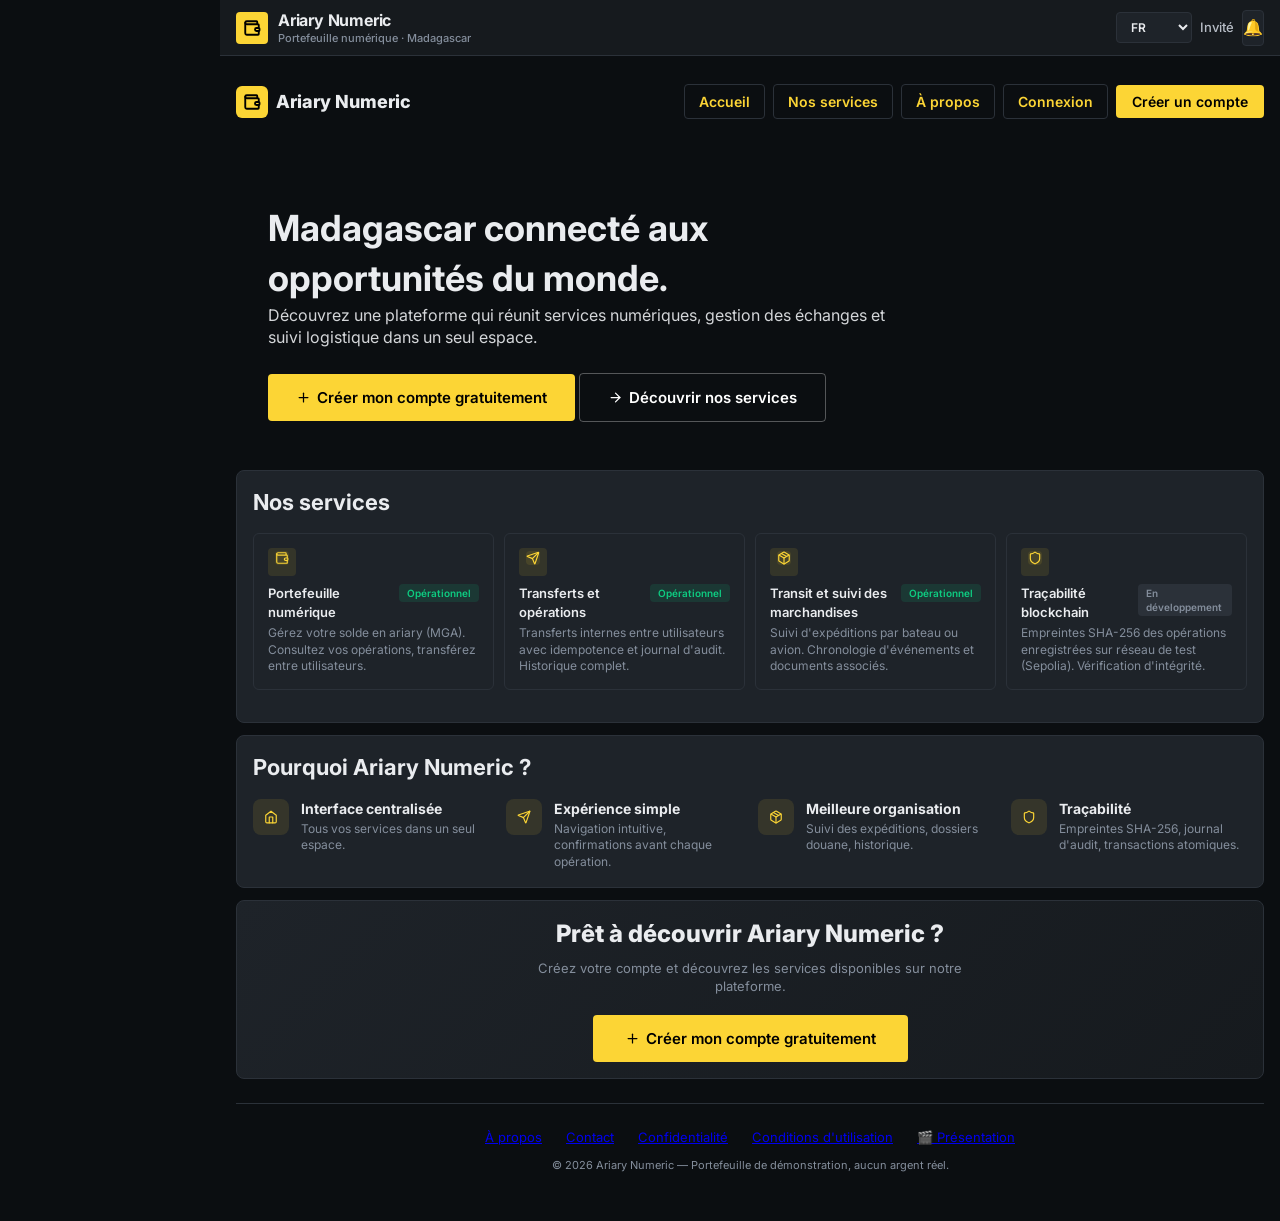
==== commit c87c9af8: "Intégration présentation vidéo: route /presentation/, lien depuis accueil et dashboard" ====
--- a/backend/templates/index.html
+++ b/backend/templates/index.html
@@ -721,6 +721,7 @@
     '<a href="#" class="link" style="font-size:13px">Contact</a>' +
     '<a href="#" class="link" style="font-size:13px">Confidentialité</a>' +
     '<a href="#" class="link" style="font-size:13px">Conditions d\'utilisation</a>' +
+    '<a href="/presentation/" target="_blank" class="link" style="font-size:13px">🎬 Présentation</a>' +
     '</div><p class="muted" style="font-size:11px">© 2026 Ariary Numeric — Portefeuille de démonstration, aucun argent réel.</p>';
   main.appendChild(footer);
 
@@ -856,11 +857,17 @@
   const svcGrid = document.createElement('div'); svcGrid.className='feat-grid';
   const svcItems = [
     ['Transferts internationaux','payments','globe'],['Blockchain','blockchain','shield'],['Assistance','profile','user'],
+    ['Présentation','presentation','arrow-right'],
   ];
   svcItems.forEach(([l,v,ic]) => {
     const f = document.createElement('div'); f.className='feat';
     f.innerHTML = `<div class="ic">${icon(ic)}</div><h4>${l}</h4>`;
-    f.addEventListener('click', () => view(v)); f.style.cursor='pointer';
+    f.style.cursor='pointer';
+    if (v === 'presentation') {
+      f.addEventListener('click', () => window.open('/presentation/', '_blank'));
+    } else {
+      f.addEventListener('click', () => view(v));
+    }
     svcGrid.appendChild(f);
   });
   svc.appendChild(svcGrid); main.appendChild(svc);
@@ -1413,17 +1420,23 @@
   const me = JSON.parse(localStorage.getItem('user') || '{}');
   const email = me.email || '';
   const payload = 'ariary://pay?to=' + email;
-  const card = document.createElement('div'); card.className='card'; card.style.textAlign='center';
-  card.innerHTML = `<h3 class="title">${t('qr_title')}</h3>
-    <p class="muted">${t('qr_code')} : ${email}</p>
-    <canvas id="qrCanvas" style="margin:12px auto;display:block;background:#fff;padding:8px;border-radius:8px"></canvas>
-    <p class="muted" style="word-break:break-all;font-size:11px">${payload}</p>
-    <h4 style="margin-top:16px">${t('qr_scan')}</h4>
-    <label>${t('qr_payload')}</label><input id="qr_input">
-    <label>${t('qr_amount')}</label><input id="qr_amt" type="number" value="100">
-    <div style="margin-top:8px"><button class="primary" id="qr_pay">${t('qr_pay')}</button></div>`;
-  main.appendChild(card);
-  try { if (window.QRCode) QRCode.toCanvas(document.getElementById('qrCanvas'), payload, { width: 220 }); } catch(e) {}
+  const card = document.createElement('div'); card.className='card';
+  card.style.textAlign = 'center';
+  card.innerHTML = `
+    <h3 class="title">${t('qr_title')}</h3>
+    <p class="muted" style="margin-bottom:16px">${t('qr_code')} : <b style="color:var(--accent)">${email}</b></p>
+    <div style="background:#fff;padding:16px;border-radius:12px;display:inline-block;margin-bottom:16px">
+      <canvas id="qrCanvas" style="display:block"></canvas>
+    </div>
+    <p class="muted" style="word-break:break-all;font-size:11px;margin-bottom:20px">${payload}</p>
+    <div style="border-top:1px solid var(--border);padding-top:16px">
+      <h4 style="margin:0 0 12px;color:var(--text)">${t('qr_scan')}</h4>
+      <label>${t('qr_payload')}</label><input id="qr_input" placeholder="Collez le code scanné">
+      <label>${t('qr_amount')}</label><input id="qr_amt" type="number" value="100" min="1">
+      <div style="margin-top:12px"><button class="primary" id="qr_pay" style="width:100%">${icon('send')} ${t('qr_pay')}</button></div>
+    </div>`;
+  main.appendChild(card);
+  try { if (window.QRCode) QRCode.toCanvas(document.getElementById('qrCanvas'), payload, { width: 200, margin: 1 }); } catch(e) {}
   document.getElementById('qr_pay').addEventListener('click', async () => {
     const val = parseFloat(document.getElementById('qr_amt').value);
     let to = document.getElementById('qr_input').value.trim();
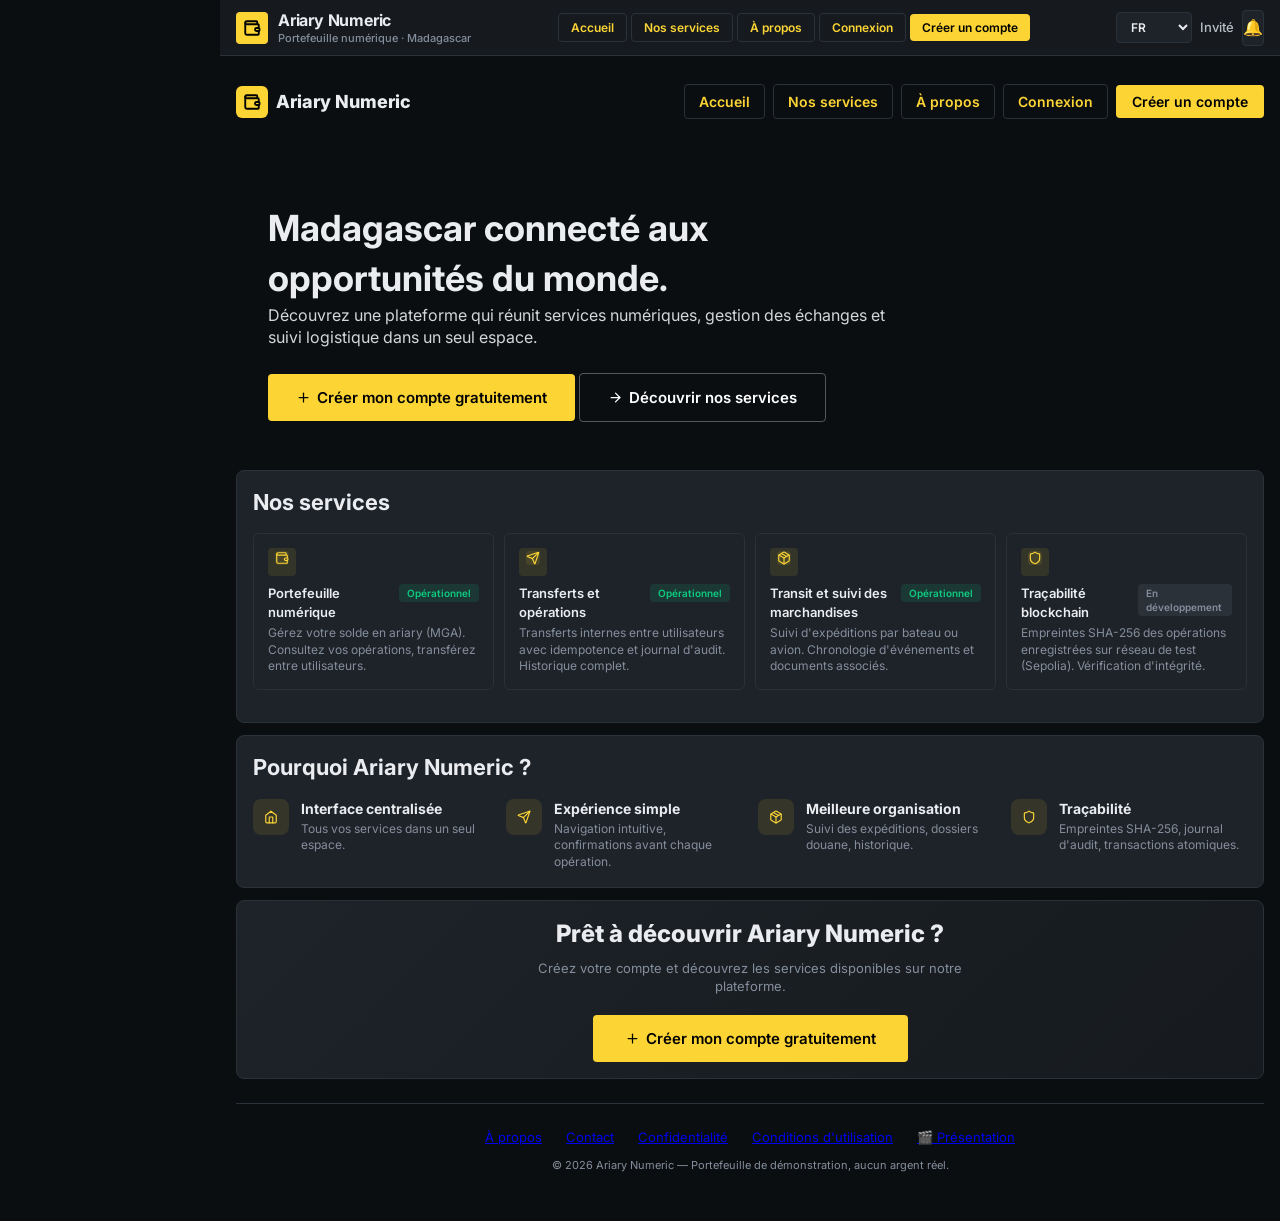
==== commit 3d3b9b98: "Header nav: Accueil, Nos services, A propos, Connexion, Creer un compte (toujours visible)" ====
--- a/backend/templates/index.html
+++ b/backend/templates/index.html
@@ -365,6 +365,13 @@
       <div class="greeting">Portefeuille numérique · Madagascar</div>
     </div>
   </div>
+  <nav class="header-nav" id="headerNav" style="display:flex;gap:4px;align-items:center">
+    <button class="ghost" id="hAccueil" style="padding:6px 12px;font-size:12px">Accueil</button>
+    <button class="ghost" id="hServices" style="padding:6px 12px;font-size:12px">Nos services</button>
+    <button class="ghost" id="hAbout" style="padding:6px 12px;font-size:12px">À propos</button>
+    <button class="ghost" id="hLogin" style="padding:6px 12px;font-size:12px">Connexion</button>
+    <button class="primary" id="hSignup" style="padding:6px 12px;font-size:12px">Créer un compte</button>
+  </nav>
   <div class="right">
     <select class="lang" id="langSel" title="Language">
       <option value="fr">FR</option>
@@ -608,6 +615,12 @@
   buildNav(); if (user) setUserLabel();
   if (currentView) view(currentView); else viewLanding();
   if (user && syncServer) api('PATCH', '/accounts/me/', { preferred_language: l });
+  // Update URL with new language
+  const viewName = currentView || 'landing';
+  let path = '/' + l + '/';
+  if (viewName && viewName !== 'landing') path += viewName + '/';
+  else if (!token || !user) path = '/' + l + '/';
+  if (location.pathname !== path) history.replaceState({view: viewName, lang: l}, '', path);
 }
 function matchLang() { const sel = document.getElementById('langSel'); sel.onchange = () => setLang(sel.value); }
 
@@ -624,7 +637,14 @@
 function msg(text, ok=true) { const d = document.createElement('div'); d.className='msg ' + (ok ? 'ok' : 'err'); d.textContent = text; return d; }
 function clearMain() { document.getElementById('main').innerHTML = ''; }
 function showNav(show) { /* bottom nav always visible when logged in */ document.getElementById('nav').classList.toggle('hidden', !show); }
-function setUserLabel() { document.getElementById('userLabel').textContent = user ? (user.first_name || user.email) : 'Invité'; }
+function setUserLabel() {
+  document.getElementById('userLabel').textContent = user ? (user.first_name || user.email) : 'Invité';
+  // Show/hide auth buttons based on login state
+  const hLogin = document.getElementById('hLogin');
+  const hSignup = document.getElementById('hSignup');
+  if (hLogin) hLogin.style.display = user ? 'none' : '';
+  if (hSignup) hSignup.style.display = user ? 'none' : '';
+}
 function fmtErr(res) {
   if (!res || res.status === 0) return t('err_unreachable');
   const d = res.data;
@@ -639,6 +659,8 @@
 // ---------- Landing ----------
 function viewLanding() {
   clearMain();
+  currentView = 'landing';
+  updateUrl(currentView);
   showNav(false);
   const main = document.getElementById('main');
 
@@ -758,7 +780,7 @@
 
 // ---------- Auth ----------
 function viewLogin() {
-  clearMain(); currentView = 'login';
+  clearMain(); currentView = 'login'; updateUrl(currentView);
   const box = document.createElement('div'); box.className='login-box card';
   box.innerHTML = `
     <h2 class="title">${t('login')}</h2>
@@ -779,7 +801,7 @@
   document.getElementById('go_reg').addEventListener('click', (e) => { e.preventDefault(); viewRegister(); });
 }
 function viewRegister() {
-  clearMain(); currentView = 'register';
+  clearMain(); currentView = 'register'; updateUrl(currentView);
   const box = document.createElement('div'); box.className='login-box card';
   box.innerHTML = `
     <h2 class="title">${t('reg')}</h2>
@@ -804,7 +826,7 @@
 
 // ---------- Dashboard (Accueil) ----------
 async function viewDashboard() {
-  clearMain(); currentView = 'dashboard';
+  clearMain(); currentView = 'dashboard'; updateUrl(currentView);
   const main = document.getElementById('main');
   const w = await api('GET','/wallet/wallet/');
   const n = await api('GET','/notifications/');
@@ -883,7 +905,7 @@
 
 // ---------- Wallet (Portefeuille) ----------
 async function viewWallet() {
-  clearMain(); currentView = 'wallet';
+  clearMain(); currentView = 'wallet'; updateUrl(currentView);
   const main = document.getElementById('main');
   const w = await api('GET','/wallet/wallet/');
   const card = document.createElement('div'); card.className='balance-card';
@@ -936,7 +958,7 @@
 
 // ---------- Transfer ----------
 async function viewTransfer() {
-  clearMain(); currentView = 'transfer';
+  clearMain(); currentView = 'transfer'; updateUrl(currentView);
   const main = document.getElementById('main');
   const card = document.createElement('div'); card.className='card';
   card.innerHTML = `<h3 class="title">${t('tr_title')}</h3>
@@ -958,7 +980,7 @@
 
 // ---------- Topup ----------
 async function viewTopup() {
-  clearMain(); currentView = 'topup';
+  clearMain(); currentView = 'topup'; updateUrl(currentView);
   const main = document.getElementById('main');
   const card = document.createElement('div'); card.className='card';
   card.innerHTML = `<div class="demo-banner"><span class="ic">⚠️</span><div><strong>Portefeuille de démonstration</strong> — cet argent n'est pas réel. Aucun dépôt bancaire ni retrait réel n'est effectué.</div></div>
@@ -986,7 +1008,7 @@
 
 // ---------- History ----------
 async function viewHistory() {
-  clearMain(); currentView = 'history';
+  clearMain(); currentView = 'history'; updateUrl(currentView);
   const main = document.getElementById('main');
   const tx = await api('GET','/wallet/transactions/');
   const card = document.createElement('div'); card.className='card';
@@ -1009,7 +1031,7 @@
 
 // ---------- Tx detail ----------
 async function viewTxdetail() {
-  clearMain(); currentView = 'txdetail';
+  clearMain(); currentView = 'txdetail'; updateUrl(currentView);
   const main = document.getElementById('main');
   const ref = localStorage.getItem('selected_tx');
   const r = await api('GET','/wallet/transactions/'+ref+'/');
@@ -1035,7 +1057,7 @@
 
 // ---------- Transit (centralized page) ----------
 async function viewTransit() {
-  clearMain(); currentView = 'transit';
+  clearMain(); currentView = 'transit'; updateUrl(currentView);
   const main = document.getElementById('main');
   // Shipments section
   const shipCard = document.createElement('div'); shipCard.className='card';
@@ -1088,7 +1110,7 @@
 // ---------- Shipment create/detail (kept from before) ----------
 async function viewShipments() { view('transit'); }
 async function viewShipmentcreate() {
-  clearMain(); currentView = 'shipmentcreate';
+  clearMain(); currentView = 'shipmentcreate'; updateUrl(currentView);
   const main = document.getElementById('main');
   const card = document.createElement('div'); card.className='card';
   card.innerHTML = `<h3 class="title">${t('ship_new')}</h3>
@@ -1108,7 +1130,7 @@
   });
 }
 async function viewShipmentdetail() {
-  clearMain(); currentView = 'shipmentdetail';
+  clearMain(); currentView = 'shipmentdetail'; updateUrl(currentView);
   const main = document.getElementById('main');
   const ref = localStorage.getItem('selected_shipment');
   const r = await api('GET','/logistics/shipments/'+ref+'/');
@@ -1162,7 +1184,7 @@
 // ---------- Customs (integrated into transit, but keep standalone) ----------
 async function viewCustoms() { view('transit'); }
 async function viewCustomscreate() {
-  clearMain(); currentView = 'customscreate';
+  clearMain(); currentView = 'customscreate'; updateUrl(currentView);
   const main = document.getElementById('main');
   const card = document.createElement('div'); card.className='card';
   card.innerHTML = `<h3 class="title">${t('cust_new')}</h3>
@@ -1180,7 +1202,7 @@
   });
 }
 async function viewCustomsdetail() {
-  clearMain(); currentView = 'customsdetail';
+  clearMain(); currentView = 'customsdetail'; updateUrl(currentView);
   const main = document.getElementById('main');
   const ref = localStorage.getItem('selected_customs');
   const r = await api('GET','/customs/cases/'+ref+'/');
@@ -1240,7 +1262,7 @@
 
 // ---------- Blockchain (advanced section) ----------
 async function viewBlockchain() {
-  clearMain(); currentView = 'blockchain';
+  clearMain(); currentView = 'blockchain'; updateUrl(currentView);
   const main = document.getElementById('main');
   const info = await api('GET','/blockchain/info/');
   const recs = await api('GET','/blockchain/records/');
@@ -1293,7 +1315,7 @@
 
 // ---------- Payments ----------
 async function viewPayments() {
-  clearMain(); currentView = 'payments';
+  clearMain(); currentView = 'payments'; updateUrl(currentView);
   const main = document.getElementById('main');
   const info = await api('GET','/payments/mobile-money/info/');
   const rates = await api('GET','/payments/rates/');
@@ -1340,7 +1362,7 @@
 
 // ---------- Notifications ----------
 async function viewNotifications() {
-  clearMain(); currentView = 'notifications';
+  clearMain(); currentView = 'notifications'; updateUrl(currentView);
   const main = document.getElementById('main');
   const r = await api('GET','/notifications/');
   const card = document.createElement('div'); card.className='card';
@@ -1363,7 +1385,7 @@
 
 // ---------- Profile (centralized) ----------
 async function viewProfile() {
-  clearMain(); currentView = 'profile';
+  clearMain(); currentView = 'profile'; updateUrl(currentView);
   const main = document.getElementById('main');
   const r = await api('GET','/accounts/me/');
   const card = document.createElement('div'); card.className='card';
@@ -1415,7 +1437,7 @@
 
 // ---------- QR Code ----------
 async function viewQr() {
-  clearMain(); currentView = 'qr';
+  clearMain(); currentView = 'qr'; updateUrl(currentView);
   const main = document.getElementById('main');
   const me = JSON.parse(localStorage.getItem('user') || '{}');
   const email = me.email || '';
@@ -1451,7 +1473,7 @@
 
 // ---------- Security / Settings / Support (placeholders) ----------
 async function viewSecurity() {
-  clearMain(); currentView = 'security';
+  clearMain(); currentView = 'security'; updateUrl(currentView);
   const main = document.getElementById('main');
   const card = document.createElement('div'); card.className='card';
   card.innerHTML = `<h3 class="title">${t('prof_security')}</h3>
@@ -1473,7 +1495,7 @@
   alert(res.data.detail || fmtErr(res));
 }
 async function viewSettings() {
-  clearMain(); currentView = 'settings';
+  clearMain(); currentView = 'settings'; updateUrl(currentView);
   const main = document.getElementById('main');
   const card = document.createElement('div'); card.className='card';
   card.innerHTML = `<h3 class="title">${t('prof_settings')}</h3>
@@ -1484,7 +1506,7 @@
   document.getElementById('set_save').addEventListener('click', () => setLang(document.getElementById('set_lang').value));
 }
 async function viewSupport() {
-  clearMain(); currentView = 'support';
+  clearMain(); currentView = 'support'; updateUrl(currentView);
   const main = document.getElementById('main');
   const card = document.createElement('div'); card.className='card';
   card.innerHTML = `<h3 class="title">${t('prof_support')}</h3>
@@ -1512,6 +1534,32 @@
   if (views[currentView]) views[currentView]();
   else viewDashboard();
   document.querySelectorAll('.bottom-nav button').forEach(x => x.classList.toggle('active', x.dataset.view === currentView));
+  // Update URL without reload
+  updateUrl(currentView);
+}
+function updateUrl(viewName) {
+  const langCode = lang || 'fr';
+  let path = '/' + langCode + '/';
+  if (viewName && viewName !== 'landing' && viewName !== 'dashboard') {
+    path += viewName + '/';
+  } else if (viewName === 'dashboard') {
+    path += 'dashboard/';
+  }
+  if (location.pathname !== path) {
+    history.pushState({view: viewName, lang: langCode}, '', path);
+  }
+}
+function parseUrl() {
+  const parts = location.pathname.split('/').filter(Boolean);
+  let urlLang = 'fr';
+  let urlView = null;
+  if (parts.length >= 1 && ['fr','mg','en'].includes(parts[0])) {
+    urlLang = parts[0];
+    if (parts.length >= 2) {
+      urlView = parts[1];
+    }
+  }
+  return { lang: urlLang, view: urlView };
 }
 function buildNav() {
   const nav = document.getElementById('nav');
@@ -1532,15 +1580,36 @@
 
 // ---------- Boot ----------
 (function boot() {
+  const { lang: urlLang, view: urlView } = parseUrl();
+  if (urlLang) lang = urlLang;
   if (!lang) lang = (user && user.preferred_language) || 'fr';
   lang = I18N[lang] ? lang : 'fr';
   document.getElementById('langSel').value = lang;
   document.documentElement.lang = lang;
   matchLang();
   buildNav();
-  if (token && user) { setUserLabel(); showNav(true); view('dashboard'); }
+  // Header nav handlers
+  const hAccueil = document.getElementById('hAccueil');
+  const hServices = document.getElementById('hServices');
+  const hAbout = document.getElementById('hAbout');
+  const hLogin = document.getElementById('hLogin');
+  const hSignup = document.getElementById('hSignup');
+  if (hAccueil) hAccueil.addEventListener('click', () => { if (token && user) view('dashboard'); else viewLanding(); });
+  if (hServices) hServices.addEventListener('click', () => { const fg = document.querySelector('.feat-grid'); if (fg) fg.scrollIntoView({behavior:'smooth'}); });
+  if (hAbout) hAbout.addEventListener('click', () => { const f = document.querySelector('footer') || document.querySelector('[style*="border-top"]'); if (f) f.scrollIntoView({behavior:'smooth'}); });
+  if (hLogin) hLogin.addEventListener('click', () => viewLogin());
+  if (hSignup) hSignup.addEventListener('click', () => viewRegister());
+  if (token && user) { setUserLabel(); showNav(true); view(urlView || 'dashboard'); }
   else { setUserLabel(); showNav(false); viewLanding(); }
 })();
+// Handle browser back/forward
+window.addEventListener('popstate', (e) => {
+  const { lang: l, view: v } = parseUrl();
+  if (l) { lang = l; document.getElementById('langSel').value = l; }
+  if (v && views[v]) view(v);
+  else if (token && user) view('dashboard');
+  else viewLanding();
+});
 </script>
 </body>
 </html>
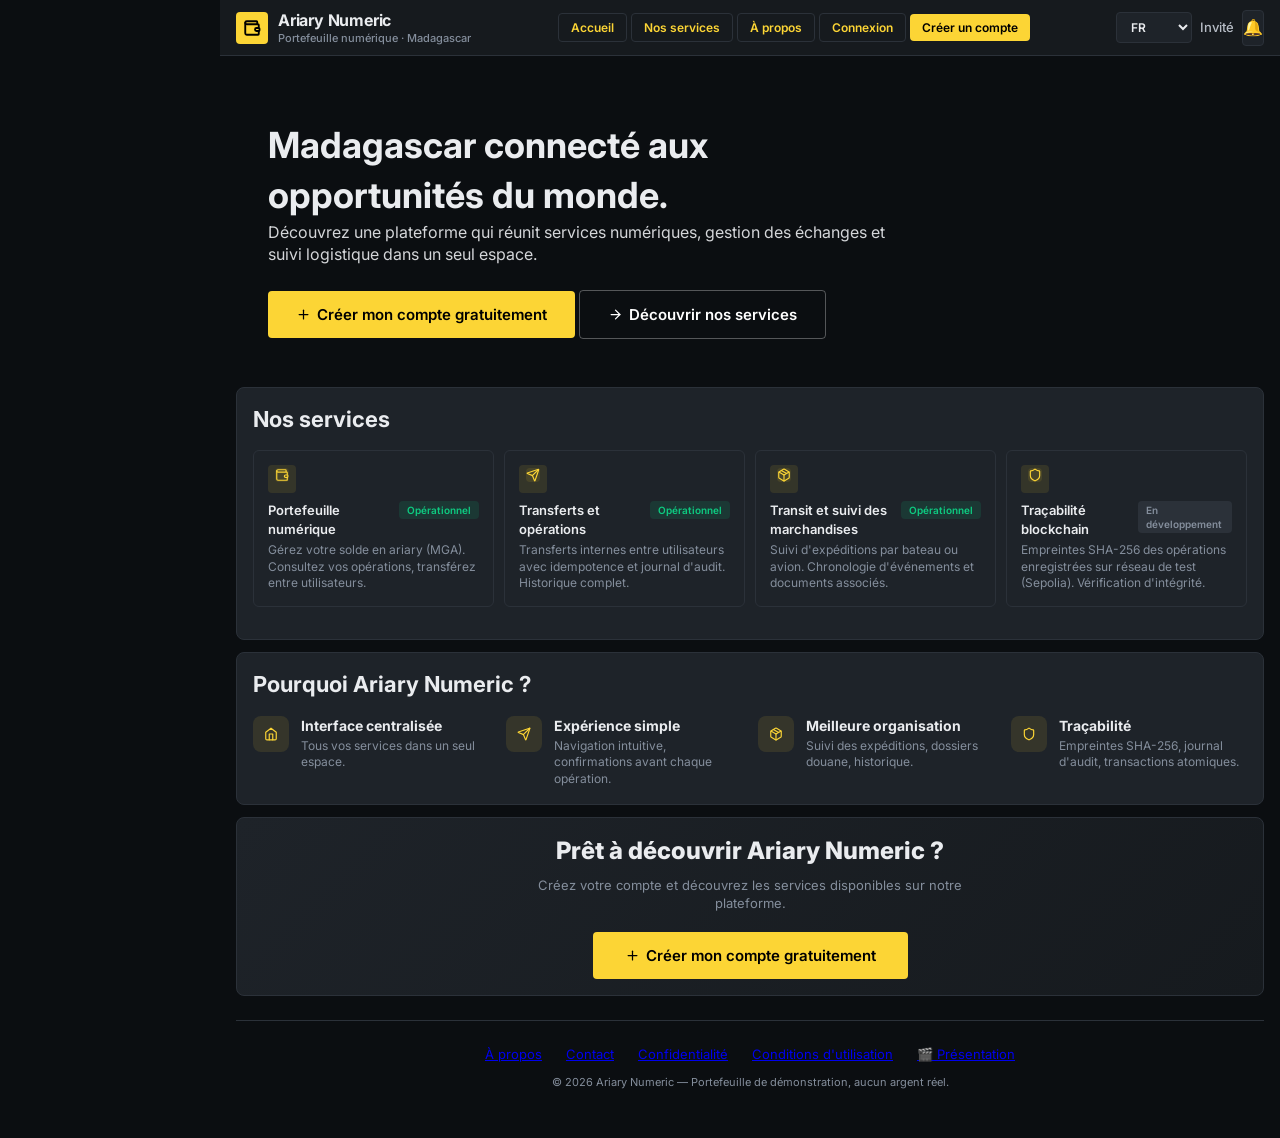
==== commit 9cdbee85: "Suppression pubNav duplique (header global suffit)" ====
--- a/backend/templates/index.html
+++ b/backend/templates/index.html
@@ -664,25 +664,6 @@
   showNav(false);
   const main = document.getElementById('main');
 
-  // Public header
-  const pubNav = document.createElement('div');
-  pubNav.style.cssText = 'display:flex;align-items:center;justify-content:space-between;padding:12px 0;margin-bottom:24px;flex-wrap:wrap;gap:12px';
-  pubNav.innerHTML = `
-    <div style="display:flex;align-items:center;gap:8px">
-      <div style="width:32px;height:32px;border-radius:6px;background:var(--accent);display:flex;align-items:center;justify-content:center">
-        <svg width="18" height="18" viewBox="0 0 24 24" fill="none" stroke="#000" stroke-width="2.5" stroke-linecap="round" stroke-linejoin="round"><path d="M19 7V4a1 1 0 0 0-1-1H5a2 2 0 0 0 0 4h15a1 1 0 0 1 1 1v4h-3a2 2 0 0 0 0 4h3a1 1 0 0 0 1-1v-2a1 1 0 0 0-1-1"/><path d="M3 5v14a2 2 0 0 0 2 2h15a1 1 0 0 0 1-1v-4"/></svg>
-      </div>
-      <span style="font-size:18px;font-weight:800;color:var(--text)">Ariary Numeric</span>
-    </div>
-    <div style="display:flex;gap:8px;align-items:center;flex-wrap:wrap">
-      <button class="ghost" id="pubHome" style="padding:8px 14px">Accueil</button>
-      <button class="ghost" id="pubServices" style="padding:8px 14px">Nos services</button>
-      <button class="ghost" id="pubAbout" style="padding:8px 14px">À propos</button>
-      <button class="ghost" id="pubLogin" style="padding:8px 14px">Connexion</button>
-      <button class="primary" id="pubSignup" style="padding:8px 16px">Créer un compte</button>
-    </div>`;
-  main.appendChild(pubNav);
-
   // Hero
   const hero = document.createElement('div'); hero.className='hero';
   hero.style.padding = '48px 32px';
@@ -748,11 +729,6 @@
   main.appendChild(footer);
 
   // Event handlers
-  document.getElementById('pubLogin').addEventListener('click', () => viewLogin());
-  document.getElementById('pubSignup').addEventListener('click', () => viewRegister());
-  document.getElementById('pubHome').addEventListener('click', () => viewLanding());
-  document.getElementById('pubServices').addEventListener('click', () => { svcSection.scrollIntoView({behavior:'smooth'}); });
-  document.getElementById('pubAbout').addEventListener('click', () => { footer.scrollIntoView({behavior:'smooth'}); });
   document.getElementById('heroSignup').addEventListener('click', () => viewRegister());
   document.getElementById('ctaSignup').addEventListener('click', () => viewRegister());
 }
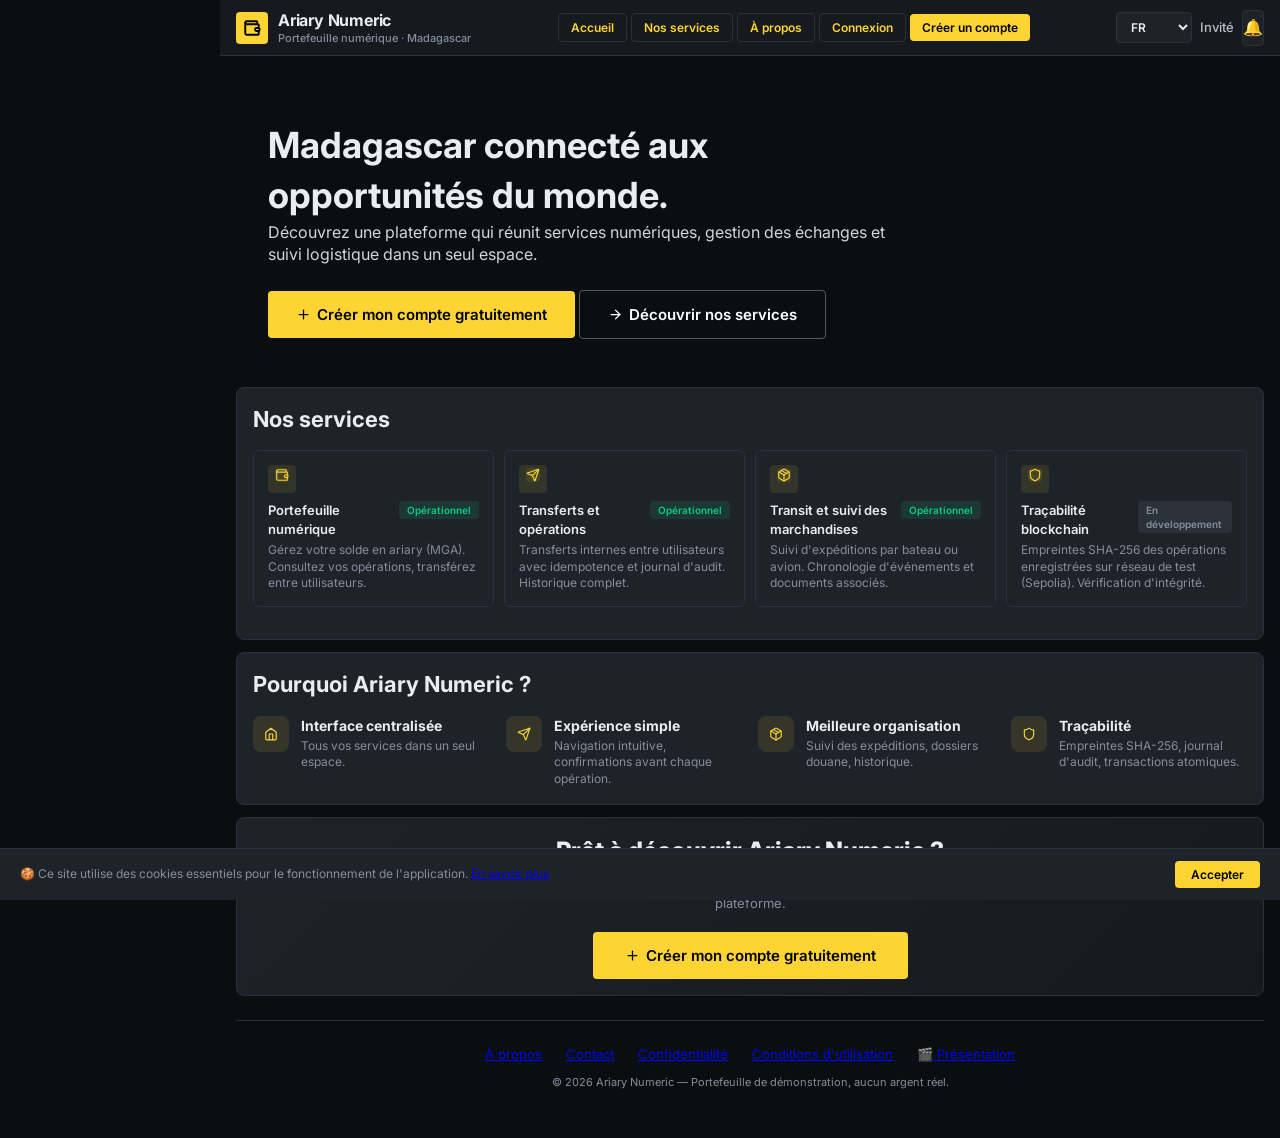
==== commit 117d67a7: "Fix: serve sw.js, manifest.json, robots.txt, sitemap.xml with correct MIME types" ====
--- a/backend/templates/index.html
+++ b/backend/templates/index.html
@@ -3,8 +3,21 @@
 <head>
 <meta charset="utf-8">
 <meta name="viewport" content="width=device-width, initial-scale=1">
+<meta name="description" content="Ariary Numeric — Portefeuille numérique de démonstration pour Madagascar. Transferts, suivi logistique, douane, blockchain. Aucun argent réel.">
+<meta name="keywords" content="ariary, numeric, portefeuille, Madagascar, fintech, transfert, blockchain, douane, logistique">
+<meta name="author" content="Ariary Numeric">
+<meta name="robots" content="index, follow">
+<meta property="og:title" content="Ariary Numeric — Madagascar connecté au monde">
+<meta property="og:description" content="Plateforme fintech de démonstration : portefeuille numérique, transferts, suivi logistique, traçabilité blockchain.">
+<meta property="og:type" content="website">
+<meta property="og:url" content="https://ariary-numeric-alpha.vercel.app">
+<meta property="og:image" content="https://ariary-numeric-alpha.vercel.app/static/img/og-image.png">
+<meta name="twitter:card" content="summary_large_image">
+<meta name="twitter:title" content="Ariary Numeric — Madagascar connecté au monde">
+<meta name="twitter:description" content="Plateforme fintech de démonstration pour Madagascar.">
+<link rel="manifest" href="/manifest.json">
 <link rel="icon" href="data:image/svg+xml,<svg xmlns='http://www.w3.org/2000/svg' viewBox='0 0 100 100'><text y='.9em' font-size='90'>💰</text></svg>">
-<title>Ariary Numeric — Client web</title>
+<title>Ariary Numeric — Madagascar connecté au monde</title>
 <style>
 @import url('https://fonts.googleapis.com/css2?family=Inter:wght@400;500;600;700;800&family=JetBrains+Mono:wght@400;500;600;700&display=swap');
 
@@ -340,7 +353,11 @@
 /* ---------- Selection ---------- */
 ::selection { background: rgba(252,213,53,.2); color: var(--accent-light); }
 
-/* ---------- Utility ---------- */
+/* ---------- Loading spinner ---------- */
+.spinner { display:inline-block; width:20px; height:20px; border:2px solid var(--border); border-top-color:var(--accent); border-radius:50%; animation:spin .6s linear infinite; }
+@keyframes spin { to { transform:rotate(360deg); } }
+.skeleton { background:linear-gradient(90deg,var(--bg-3) 25%,var(--bg-4) 50%,var(--bg-3) 75%); background-size:200% 100%; animation:shimmer 1.5s infinite; border-radius:var(--r-sm); }
+@keyframes shimmer { 0%{background-position:200% 0} 100%{background-position:-200% 0} }
 .text-green { color: var(--green); }
 .text-red { color: var(--red); }
 .text-accent { color: var(--accent); }
@@ -388,6 +405,15 @@
 <main id="main"></main>
 
 <div id="toast"></div>
+
+<!-- Cookie consent -->
+<div id="cookieBanner" style="position:fixed;bottom:0;left:0;right:0;background:var(--bg-3);border-top:1px solid var(--border);padding:12px 20px;display:flex;align-items:center;justify-content:space-between;gap:12px;z-index:300;flex-wrap:wrap">
+  <p style="margin:0;font-size:12px;color:var(--muted)">🍪 Ce site utilise des cookies essentiels pour le fonctionnement de l'application. <a href="#" class="link" style="font-size:12px">En savoir plus</a></p>
+  <button class="primary" style="padding:6px 16px;font-size:12px" onclick="document.getElementById('cookieBanner').style.display='none';localStorage.setItem('cookies_accepted','1')">Accepter</button>
+</div>
+<script>
+if (localStorage.getItem('cookies_accepted')) document.getElementById('cookieBanner').style.display='none';
+</script>
 
 <script>/**
  * Skipped minification because the original files appears to be already minified.
@@ -1587,5 +1613,10 @@
   else viewLanding();
 });
 </script>
+<script>
+if ('serviceWorker' in navigator) {
+  navigator.serviceWorker.register('/sw.js').catch(() => {});
+}
+</script>
 </body>
 </html>
